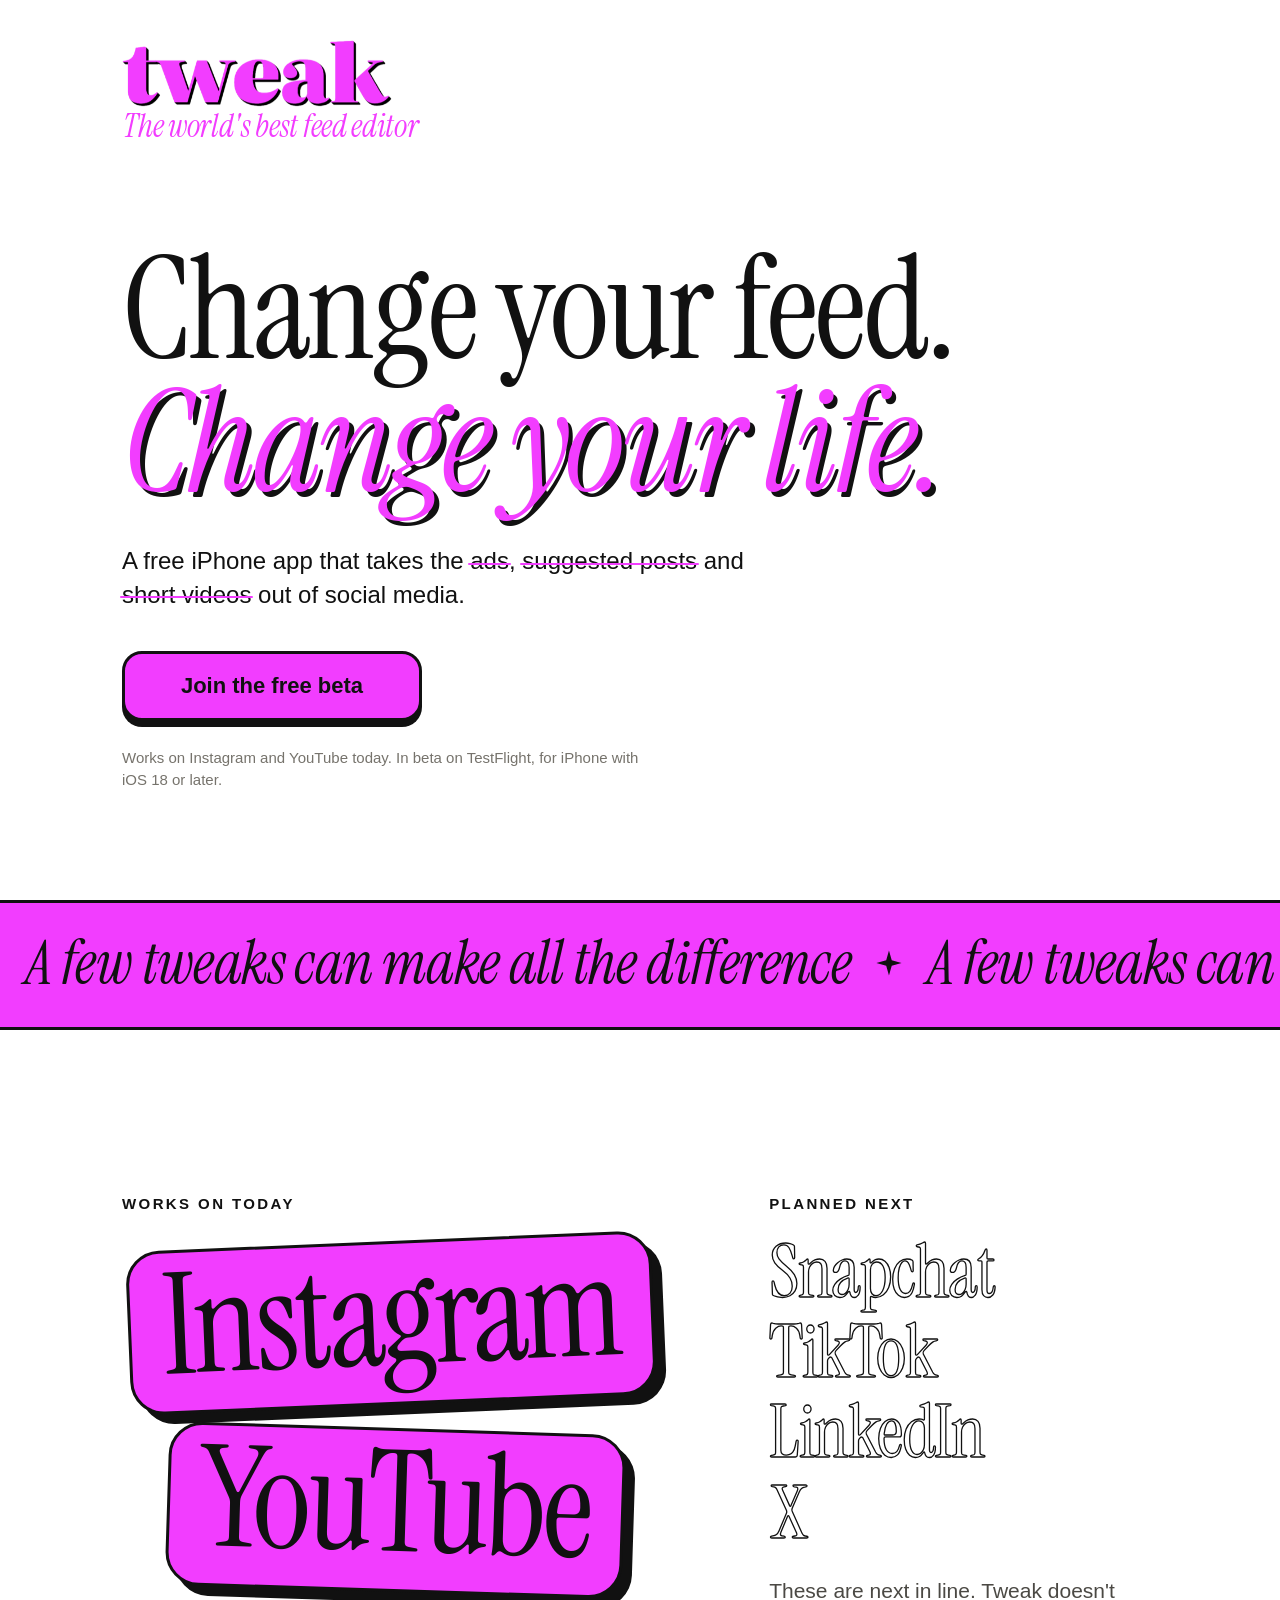
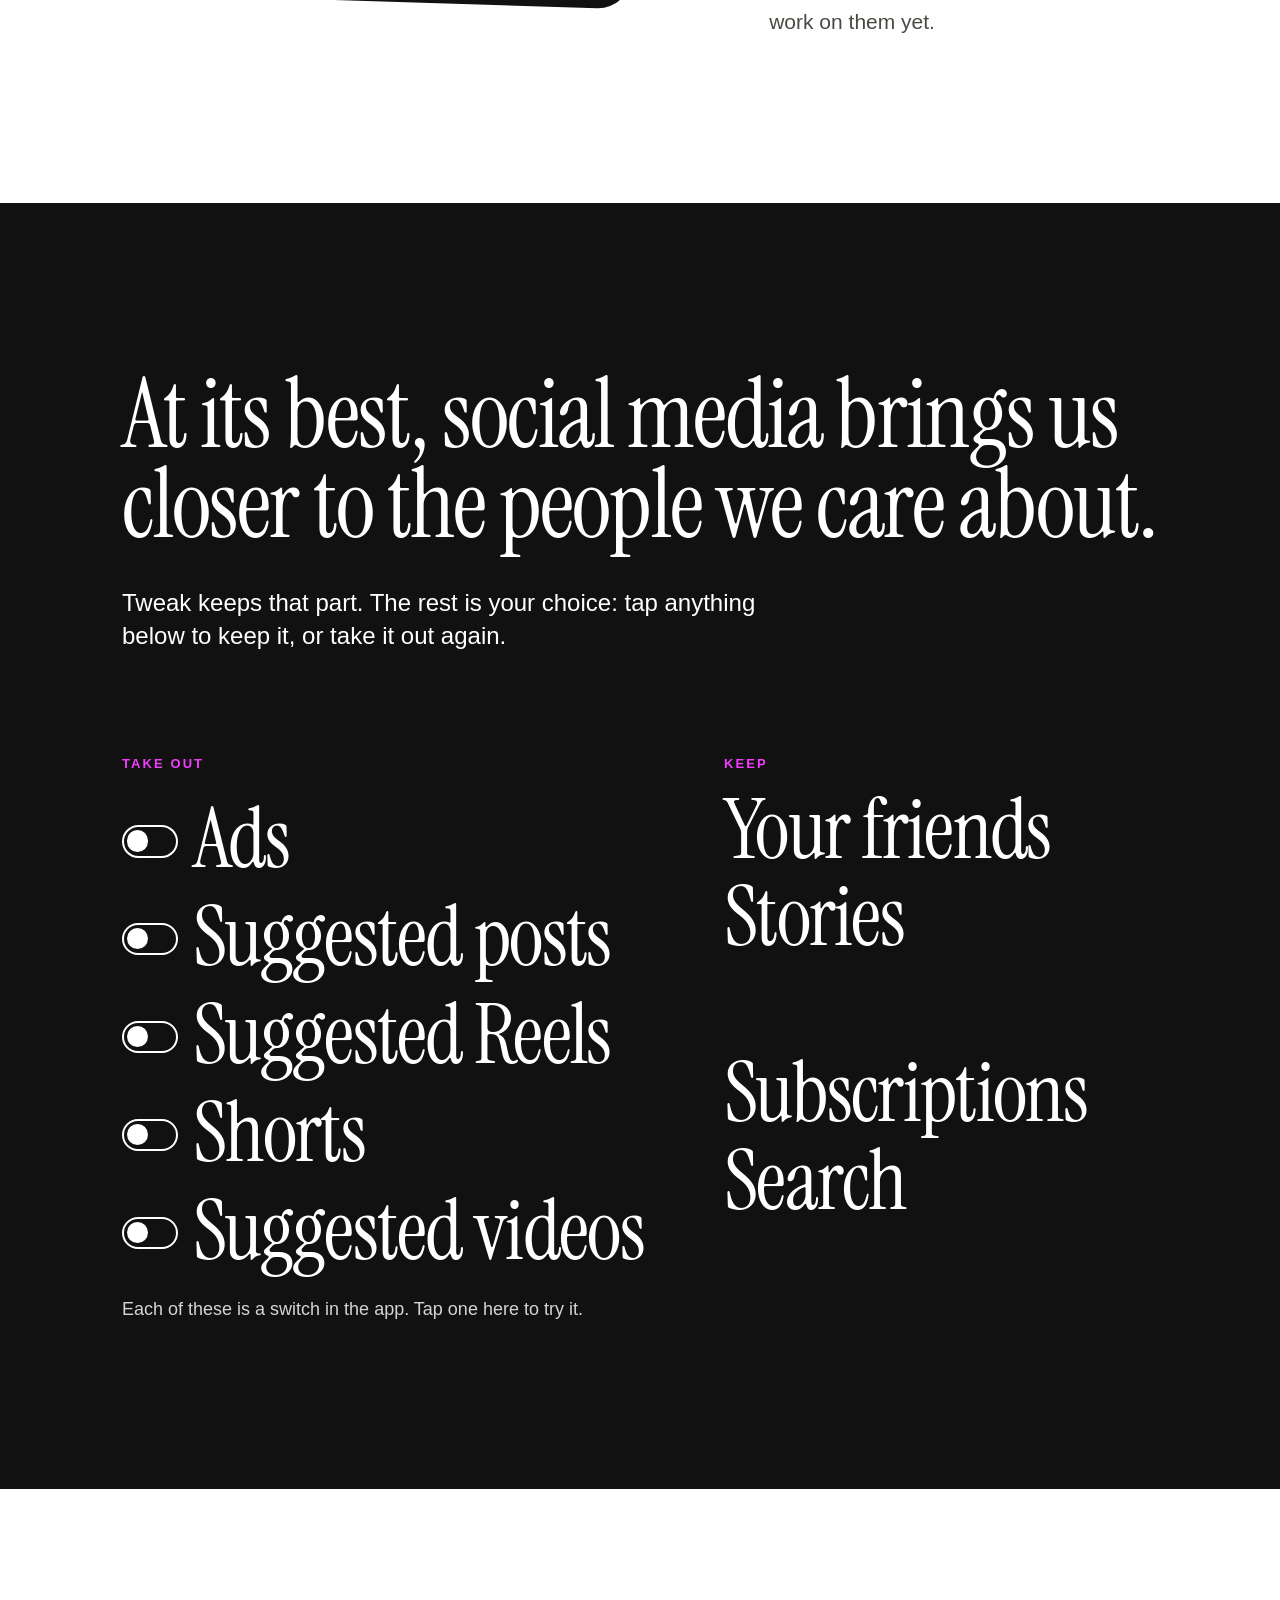
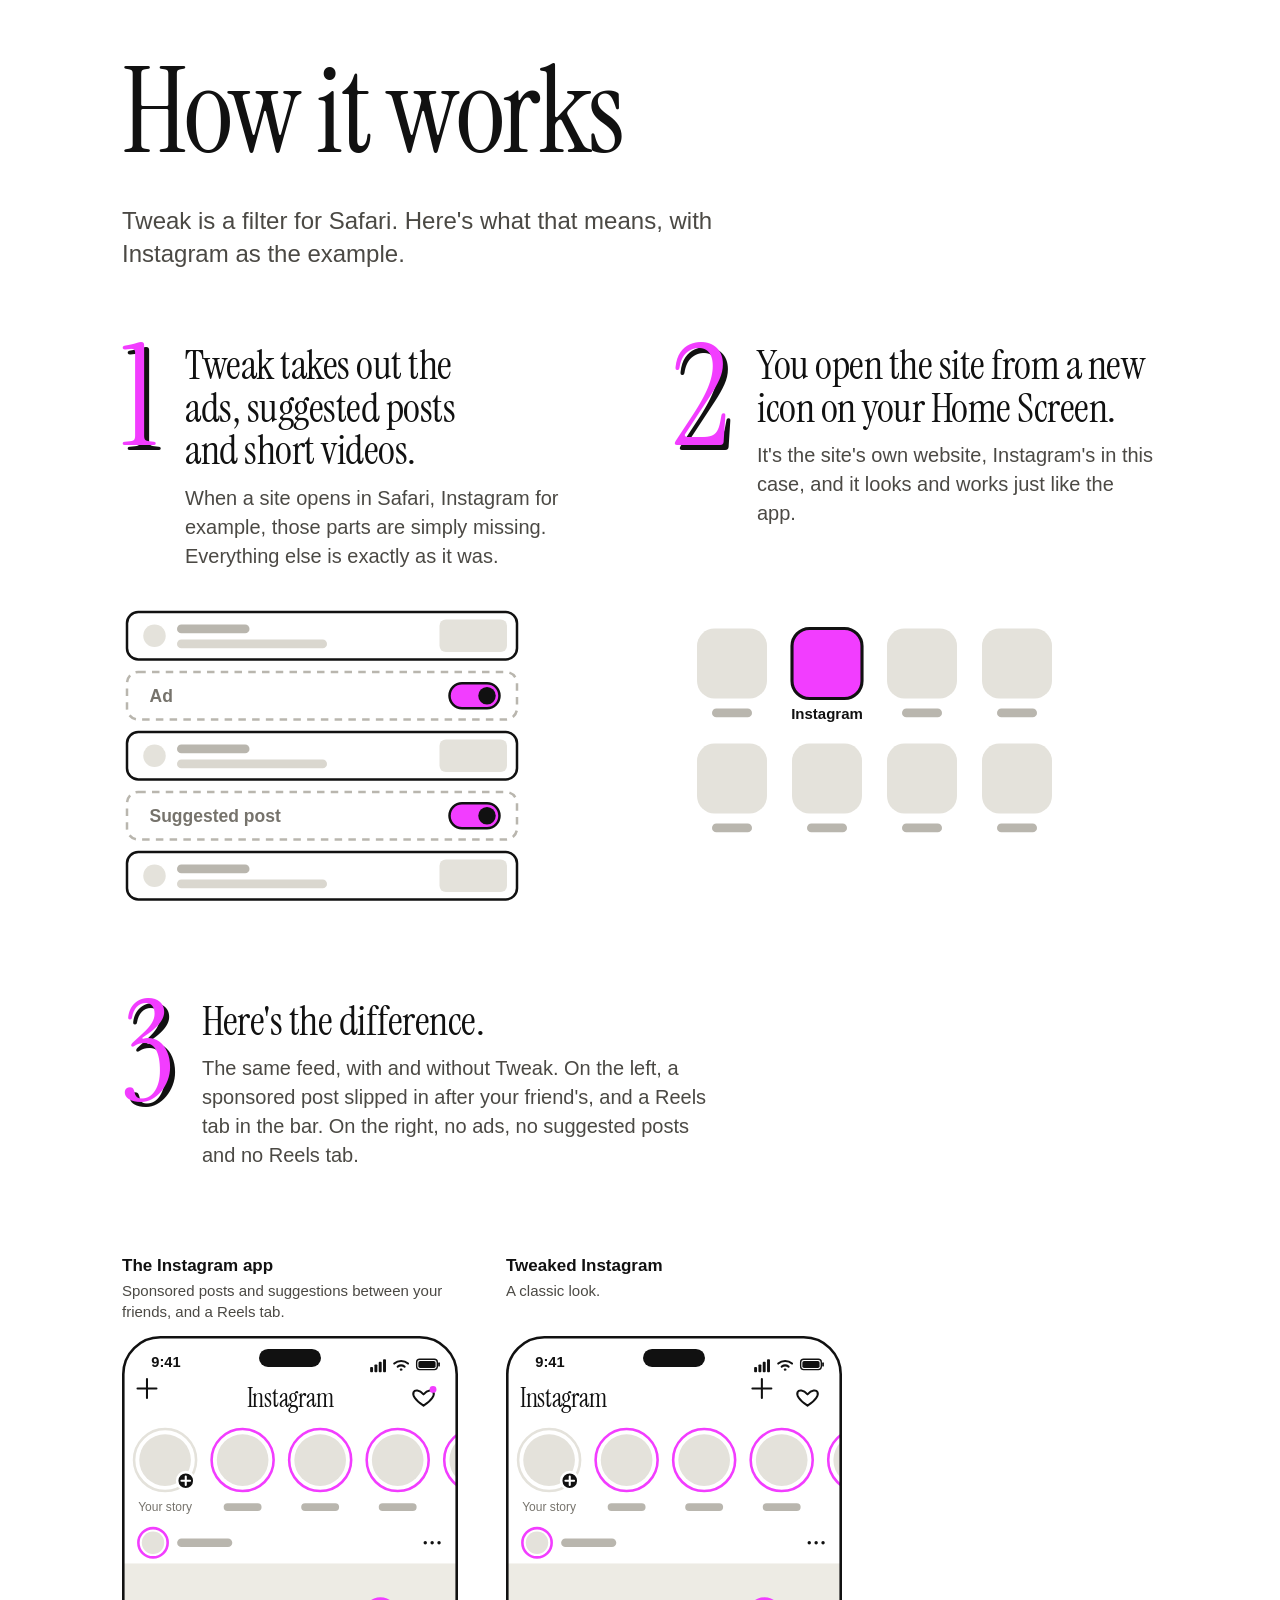
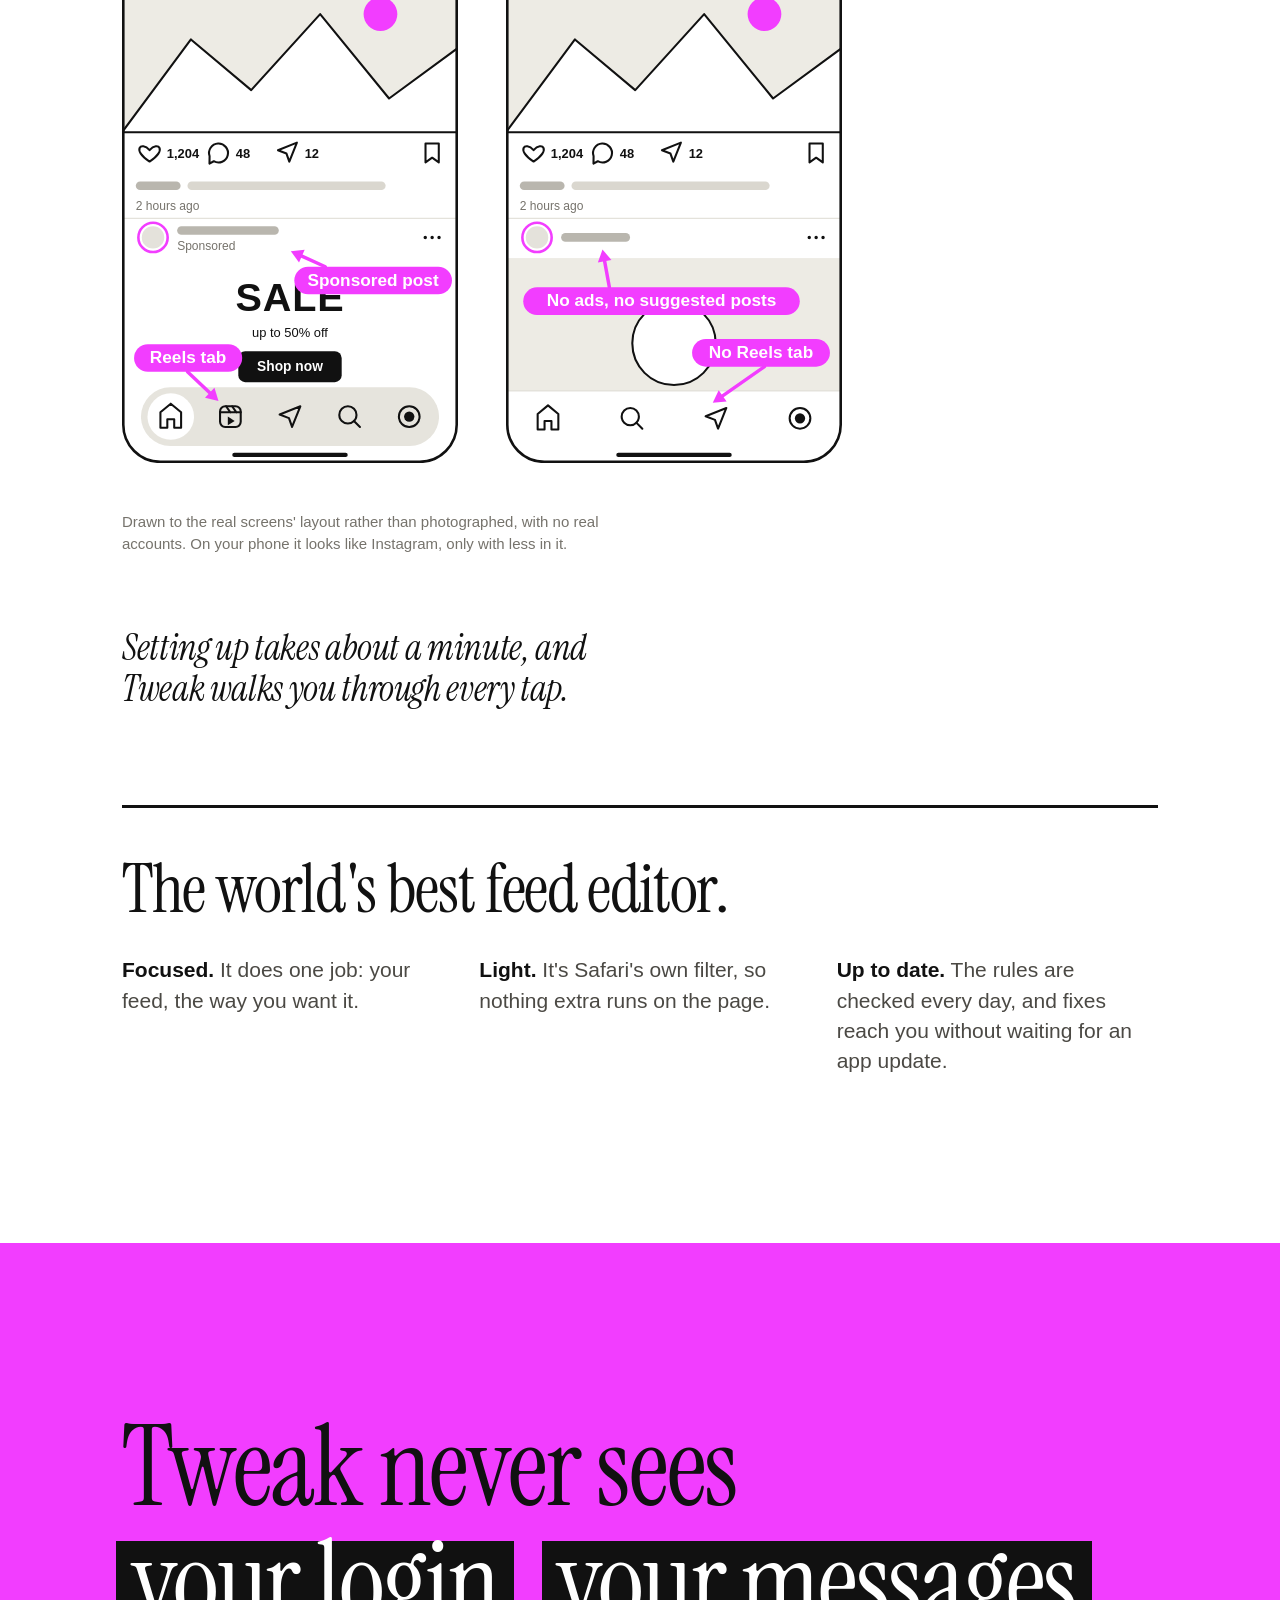
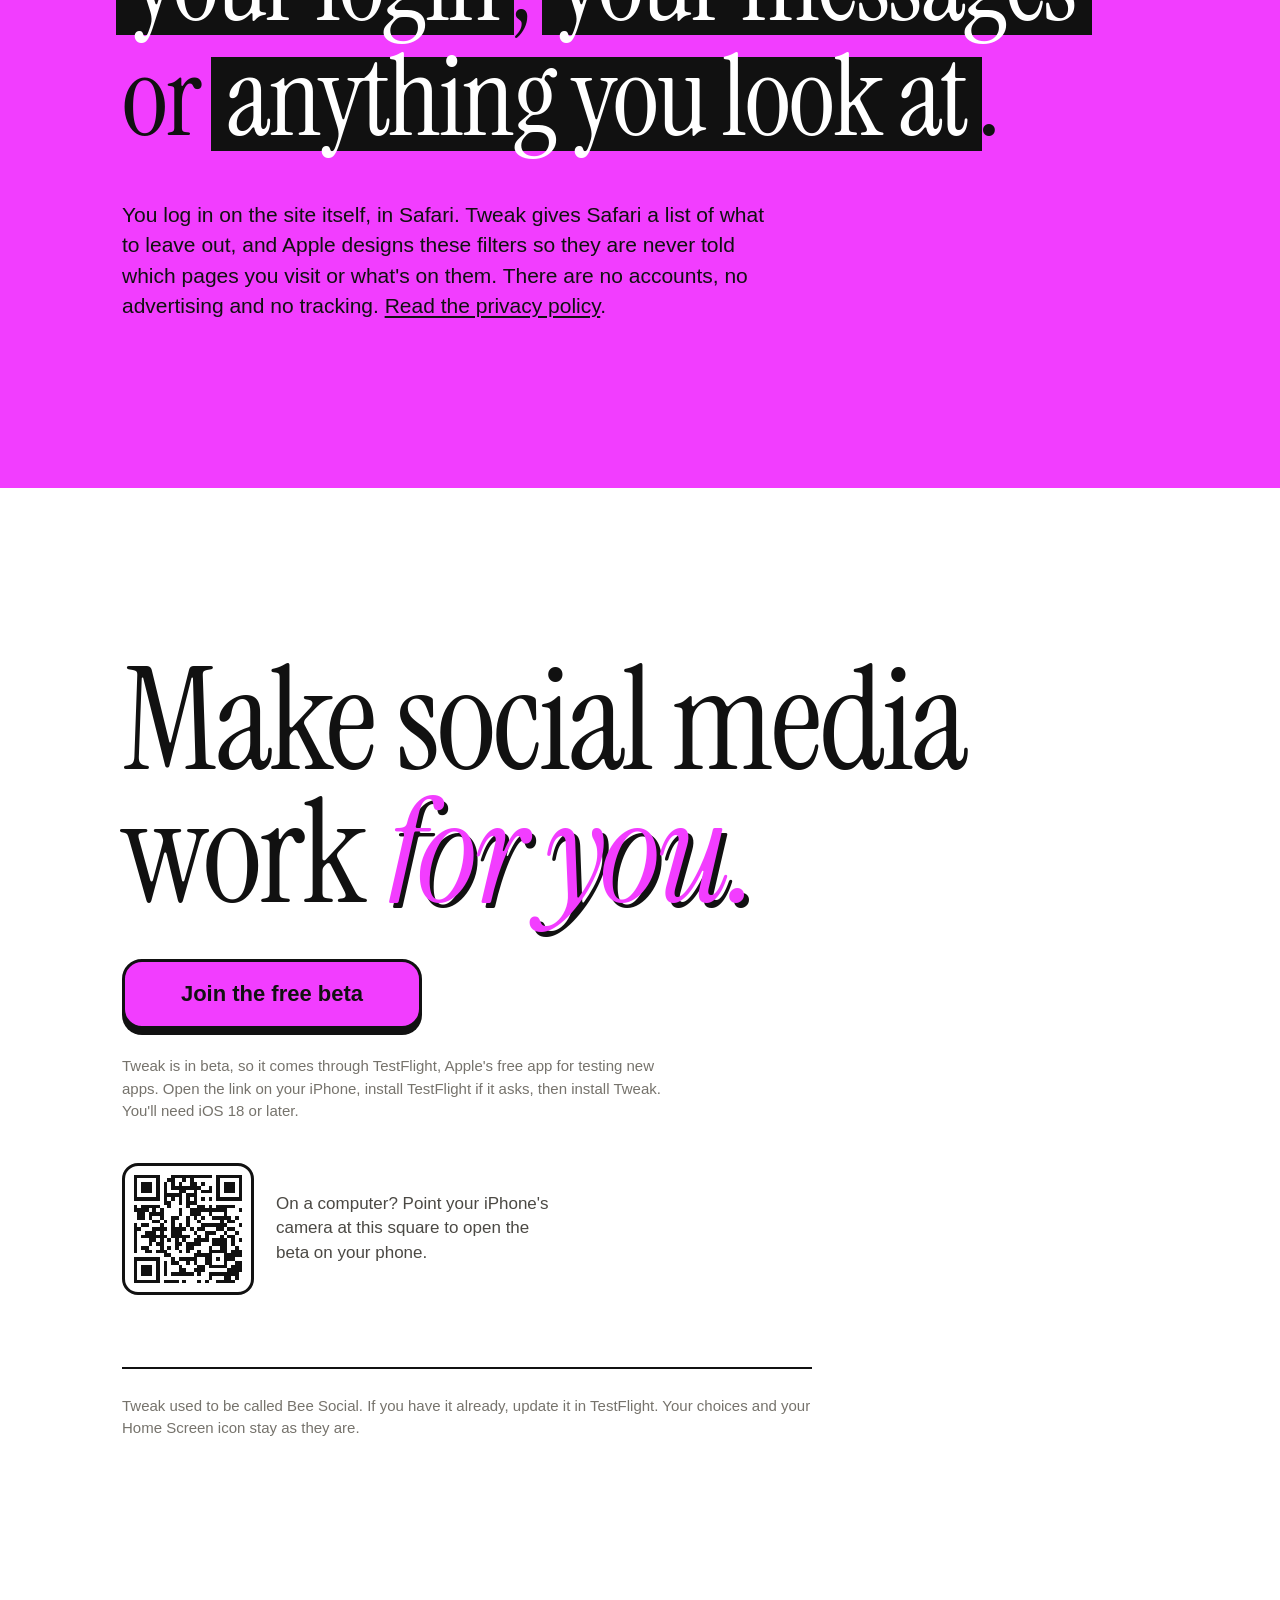
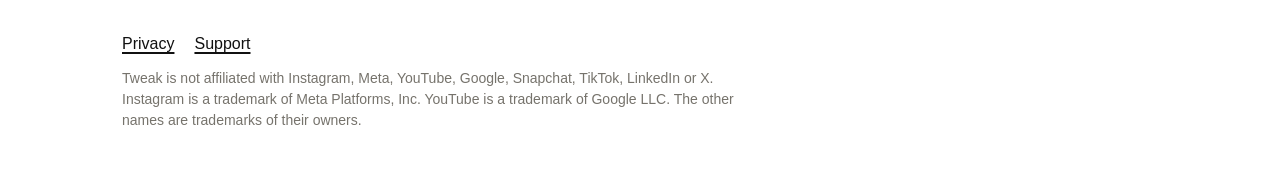
==== index.html @ e052b72c "New Tweak website Co-Authored-By: Claude Opus 5.5 <noreply@anthropic.com>" ====
<!doctype html>
<html lang="en-GB">
<head>
  <meta charset="utf-8">
  <meta name="viewport" content="width=device-width, initial-scale=1, viewport-fit=cover">
  <title>Tweak: change your feed, change your life</title>
  <meta name="description" content="A free iPhone app that takes the ads, suggested posts and short videos out of social media. Works on Instagram and YouTube today. It never sees your login or anything you look at.">
  <meta name="theme-color" content="#ffffff">
  <meta property="og:type" content="website">
  <meta property="og:title" content="Change your feed. Change your life.">
  <meta property="og:description" content="Tweak is a free iPhone app that takes the ads, suggested posts and short videos out of social media.">
  <meta property="og:image" content="https://beesocial-app.github.io/img/share.png">
  <meta name="twitter:card" content="summary_large_image">
  <link rel="preload" href="fonts/InstrumentSerif-Regular.ttf" as="font" type="font/ttf" crossorigin>
  <link rel="preload" href="fonts/InstrumentSerif-Italic.ttf" as="font" type="font/ttf" crossorigin>
  <link rel="icon" href="icon.png">
  <link rel="apple-touch-icon" href="apple-touch-icon.png">
  <link rel="stylesheet" href="style.css?v=23">
  <script>
    // The headline waits for its typeface, then rises into place. If anything
    // goes wrong it shows anyway after a moment, and without scripts it never hides.
    (function (root) {
      root.className = "js";
      function go() { root.classList.add("go"); }
      if (document.fonts && document.fonts.ready) document.fonts.ready.then(go);
      setTimeout(go, 1200);
    })(document.documentElement);
  </script>
  <script defer src="script.js?v=23"></script>
</head>
<body>

<header class="hero">
  <div class="wrap">
    <a class="logo" href="./"><img src="img/logo.png" alt="tweak" width="480" height="120"></a>
    <p class="kicker late" style="--d:0.1s">The world's best feed editor</p>
    <div class="hero-body">
      <h1 aria-label="Change your feed. Change your life."><span aria-hidden="true"><span class="line"><span class="w" style="--i:0"><span>Change</span></span> <span class="w" style="--i:1"><span>your</span></span> <span class="w" style="--i:2"><span>feed.</span></span></span> <em class="line"><span class="w" style="--i:4"><span>Change</span></span> <span class="w" style="--i:5"><span>your</span></span> <span class="w" style="--i:6"><span>life.</span></span></em></span></h1>
      <p class="lead late" style="--d:0.8s">A free iPhone app that takes the <s class="x" style="--d:1.6s">ads</s>, <s class="x" style="--d:1.8s">suggested posts</s> and <s class="x" style="--d:2s">short videos</s> out of social media.</p>
      <p class="cta late" style="--d:0.95s"><a class="button" href="https://testflight.apple.com/join/MtZmARmG"><span>Join the free beta</span></a></p>
      <p class="fine late" style="--d:1.05s">Works on Instagram and YouTube today. In beta on TestFlight, for iPhone with iOS 18 or later.</p>
    </div>
  </div>
</header>

<!-- The one idea again, running across the page. It says nothing new, so screen readers skip it. -->
<div class="ticker" aria-hidden="true">
  <div class="track">
    <span>A few tweaks can make all the difference</span><i></i>
    <span>A few tweaks can make all the difference</span><i></i>
    <span>A few tweaks can make all the difference</span><i></i>
    <span>A few tweaks can make all the difference</span><i></i>
  </div>
</div>

<main>
  <section class="where" id="where">
    <div class="wrap">
      <div class="today">
        <h2 class="label">Works on today</h2>
        <!-- The names are Tweak's own type, not the sites' logos, which can't be used without their permission. -->
        <ul class="now" data-in>
          <li style="--i:0"><span class="tag">Instagram</span></li>
          <li style="--i:1"><span class="tag">YouTube</span></li>
        </ul>
      </div>
      <div class="later">
        <h2 class="label">Planned next</h2>
        <ul class="soon">
          <li data-in style="--i:0">Snapchat</li>
          <li data-in style="--i:1">TikTok</li>
          <li data-in style="--i:2">LinkedIn</li>
          <li data-in style="--i:3">X</li>
        </ul>
        <p class="note" data-in style="--i:4">These are next in line. Tweak doesn't work on them yet.</p>
      </div>
    </div>
  </section>

  <section class="choose" id="keep">
    <div class="wrap">
      <h2 data-reveal>At its best, social media brings us closer to the people we care about.</h2>
      <p class="lead" data-in>Tweak keeps that part. The rest is your choice: tap anything below to keep it, or take it out again.</p>

      <div class="lists">
        <div class="out">
          <h3 class="label">Take out</h3>
          <ul class="words">
            <li><button class="cut" type="button" aria-pressed="true"><span class="sw" aria-hidden="true"></span><span class="t">Ads</span></button></li>
            <li><button class="cut" type="button" aria-pressed="true"><span class="sw" aria-hidden="true"></span><span class="t">Suggested posts</span></button></li>
            <li><button class="cut" type="button" aria-pressed="true"><span class="sw" aria-hidden="true"></span><span class="t">Suggested Reels</span></button></li>
            <li><button class="cut" type="button" aria-pressed="true"><span class="sw" aria-hidden="true"></span><span class="t">Shorts</span></button></li>
            <li><button class="cut" type="button" aria-pressed="true"><span class="sw" aria-hidden="true"></span><span class="t">Suggested videos</span></button></li>
          </ul>
          <p class="hint">Each of these is a switch in the app. Tap one here to try it.</p>
        </div>
        <div class="keep">
          <h3 class="label">Keep</h3>
          <ul class="words">
            <li data-in style="--i:0">Your friends</li>
            <li data-in style="--i:1">Stories</li>
            <li data-in style="--i:2">Messages</li>
            <li data-in style="--i:3">Subscriptions</li>
            <li data-in style="--i:4">Search</li>
          </ul>
        </div>
      </div>
    </div>
  </section>

  <section class="how" id="how">
    <div class="wrap">
      <h2 data-rise>How it works</h2>
      <p class="lead" data-in>Tweak is a filter for Safari. Here's what that means, with Instagram as the example.</p>
      <ol class="flow">
        <li class="panel" data-in style="--i:0">
          <span class="n" aria-hidden="true">1</span>
          <div class="panel-text">
            <h3>Tweak takes out the ads, suggested posts and short videos.</h3>
            <p>When a site opens in Safari, Instagram for example, those parts are simply missing. Everything else is exactly as it was.</p>
          </div>
          <svg class="pic" viewBox="0 0 320 236" aria-hidden="true">
          <rect class="card" x="4" y="4" width="312" height="38" rx="9"/>
          <circle class="dot" cx="26" cy="23" r="9"/>
          <rect class="namebar" x="44" y="14" width="58" height="7" rx="3.5"/>
          <rect class="capbar" x="44" y="26" width="120" height="7" rx="3.5"/>
          <rect class="thumb" x="254" y="10" width="54" height="26" rx="5"/>
          <rect class="ghost" x="4" y="52" width="312" height="38" rx="9"/>
          <text x="22" y="76" class="ghost-label">Ad</text>
          <rect class="sw-on" x="262" y="61" width="40" height="20" rx="10"/>
          <circle class="sw-knob" cx="292" cy="71" r="7"/>
          <rect class="card" x="4" y="100" width="312" height="38" rx="9"/>
          <circle class="dot" cx="26" cy="119" r="9"/>
          <rect class="namebar" x="44" y="110" width="58" height="7" rx="3.5"/>
          <rect class="capbar" x="44" y="122" width="120" height="7" rx="3.5"/>
          <rect class="thumb" x="254" y="106" width="54" height="26" rx="5"/>
          <rect class="ghost" x="4" y="148" width="312" height="38" rx="9"/>
          <text x="22" y="172" class="ghost-label">Suggested post</text>
          <rect class="sw-on" x="262" y="157" width="40" height="20" rx="10"/>
          <circle class="sw-knob" cx="292" cy="167" r="7"/>
          <rect class="card" x="4" y="196" width="312" height="38" rx="9"/>
          <circle class="dot" cx="26" cy="215" r="9"/>
          <rect class="namebar" x="44" y="206" width="58" height="7" rx="3.5"/>
          <rect class="capbar" x="44" y="218" width="120" height="7" rx="3.5"/>
          <rect class="thumb" x="254" y="202" width="54" height="26" rx="5"/>
          </svg>
        </li>
        <li class="panel" data-in style="--i:1">
          <span class="n" aria-hidden="true">2</span>
          <div class="panel-text">
            <h3>You open the site from a new icon on your Home Screen.</h3>
            <p>It's the site's own website, Instagram's in this case, and it looks and works just like the app.</p>
          </div>
          <svg class="pic" viewBox="0 0 320 196" aria-hidden="true">
          <rect class="icon" x="20" y="14" width="56" height="56" rx="14"/>
          <rect class="namebar" x="32" y="78" width="32" height="7" rx="3.5"/>
          <rect class="icon-new" x="96" y="14" width="56" height="56" rx="14"/>
          <text x="124" y="86" class="icon-label" text-anchor="middle">Instagram</text>
          <rect class="icon" x="172" y="14" width="56" height="56" rx="14"/>
          <rect class="namebar" x="184" y="78" width="32" height="7" rx="3.5"/>
          <rect class="icon" x="248" y="14" width="56" height="56" rx="14"/>
          <rect class="namebar" x="260" y="78" width="32" height="7" rx="3.5"/>
          <rect class="icon" x="20" y="106" width="56" height="56" rx="14"/>
          <rect class="namebar" x="32" y="170" width="32" height="7" rx="3.5"/>
          <rect class="icon" x="96" y="106" width="56" height="56" rx="14"/>
          <rect class="namebar" x="108" y="170" width="32" height="7" rx="3.5"/>
          <rect class="icon" x="172" y="106" width="56" height="56" rx="14"/>
          <rect class="namebar" x="184" y="170" width="32" height="7" rx="3.5"/>
          <rect class="icon" x="248" y="106" width="56" height="56" rx="14"/>
          <rect class="namebar" x="260" y="170" width="32" height="7" rx="3.5"/>
          </svg>
        </li>
        <li class="panel wide" data-in style="--i:2">
          <span class="n" aria-hidden="true">3</span>
          <div class="panel-text">
            <h3>Here's the difference.</h3>
            <p>The same feed, with and without Tweak. On the left, a sponsored post slipped in after your friend's, and a Reels tab in the bar. On the right, no ads, no suggested posts and no Reels tab.</p>
          </div>
        <div class="shots">
          <figure class="shot" data-in style="--i:0">
            <figcaption><b>The Instagram app</b>Sponsored posts and suggestions between your friends, and a Reels tab.</figcaption>
            <svg class="phone" viewBox="0 0 390 844" aria-hidden="true">
<defs><clipPath id="clip-app"><rect x="0" y="0" width="390" height="844" rx="44"/></clipPath></defs>
<g clip-path="url(#clip-app)">
<rect class="white" x="0" y="0" width="390" height="844"/>
<rect class="ink" x="159.0" y="15" width="72" height="21" rx="10.5"/>
<text x="34" y="36" class="time">9:41</text>
<rect class="ink" x="288" y="36" width="3.4" height="6" rx="1"/>
<rect class="ink" x="293" y="33" width="3.4" height="9" rx="1"/>
<rect class="ink" x="298" y="30" width="3.4" height="12" rx="1"/>
<rect class="ink" x="303" y="27" width="3.4" height="15" rx="1"/>
<path class="line2" d="M316 32 a12 12 0 0 1 16 0 M320 35.5 a7 7 0 0 1 8 0 M323.6 39 a2 2 0 0 1 .8 0"/>
<rect class="tab" x="342" y="27" width="24" height="12" rx="3.5"/><rect class="ink" x="344" y="29" width="20" height="8" rx="2"/><rect class="ink" x="367" y="30.5" width="2" height="5" rx="1"/>
<path class="line2" d="M18 61 h22 M29 50 v22"/>
<text x="195" y="82" class="name" text-anchor="middle">Instagram</text>
<path class="line2" d="M350 80.9 C329.1 67.7 340.1 56.7 350 67.7 C359.9 56.7 370.9 67.7 350 80.9 Z"/>
<circle class="sunp" cx="361" cy="62" r="4"/>
<circle class="ringme" cx="50" cy="144" r="36"/>
<circle class="face" cx="50" cy="144" r="30"/>
<text x="50" y="203" class="small" text-anchor="middle">Your story</text>
<circle class="plus" cx="74" cy="168" r="10"/>
<path class="line2w" d="M69 168 h10 M74 163 v10"/>
<circle class="ring" cx="140" cy="144" r="36"/>
<circle class="face" cx="140" cy="144" r="30"/>
<rect class="namebar" x="118" y="194" width="44" height="9" rx="4.5"/>
<circle class="ring" cx="230" cy="144" r="36"/>
<circle class="face" cx="230" cy="144" r="30"/>
<rect class="namebar" x="208" y="194" width="44" height="9" rx="4.5"/>
<circle class="ring" cx="320" cy="144" r="36"/>
<circle class="face" cx="320" cy="144" r="30"/>
<rect class="namebar" x="298" y="194" width="44" height="9" rx="4.5"/>
<circle class="ring" cx="410" cy="144" r="36"/>
<circle class="face" cx="410" cy="144" r="30"/>
<rect class="namebar" x="388" y="194" width="44" height="9" rx="4.5"/>
<g class="feed">
<circle class="ring" cx="36" cy="240" r="17"/>
<circle class="face" cx="36" cy="240" r="13"/>
<rect class="namebar" x="64" y="235" width="64" height="10" rx="5"/>
<path class="dots" d="M352 240 h0 M360 240 h0 M368 240 h0"/>
<rect class="photo" x="0" y="264" width="390" height="196"/>
<circle class="sunp" cx="300" cy="322.8" r="19.6"/>
<path class="hillp" d="M0 460 L80 352.2 L150 411.0 L230 322.8 L310 420.8 L390 362.0 V460 Z"/>
<path class="line2" d="M32 493.9 C11.100000000000001 480.7 22.1 469.7 32 480.7 C41.9 469.7 52.9 480.7 32 493.9 Z"/>
<text x="52" y="490" class="count">1,204</text>
<path class="line2" d="M101.66 487.74 A11 11 0 1 1 106.5 493.57 L101.55 496.32 Z"/>
<text x="132" y="490" class="count">48</text>
<path class="line2" d="M181 480.8 L203 472 L194.2 494 L190.9 484.65 Z M181 480.8 L190.9 484.65"/>
<text x="212" y="490" class="count">12</text>
<path class="line2" d="M352.3 473 h15.399999999999999 v22 l-7.699999999999999 -5.5 l-7.699999999999999 5.5 Z"/>
<rect class="namebar" x="16" y="517" width="52" height="10" rx="5"/>
<rect class="capbar" x="76" y="517" width="230" height="10" rx="5"/>
<text x="16" y="550" class="small">2 hours ago</text>
<line class="hair" x1="0" y1="560" x2="390" y2="560"/>
<circle class="ring" cx="36" cy="582" r="17"/>
<circle class="face" cx="36" cy="582" r="13"/>
<rect class="namebar" x="64" y="569" width="118" height="10" rx="5"/>
<text x="64" y="597" class="small">Sponsored</text>
<path class="dots" d="M352 582 h0 M360 582 h0 M368 582 h0"/>
<rect class="white" x="0" y="606" width="390" height="220"/>
<text x="195" y="668" class="huge" text-anchor="middle">SALE</text>
<text x="195" y="698" class="cap" text-anchor="middle">up to 50% off</text>
<rect class="inkfill" x="135" y="714" width="120" height="36" rx="8"/>
<text x="195" y="737" class="btnw" text-anchor="middle">Shop now</text>
</g>
<rect class="pill" x="22" y="756" width="346" height="68" rx="34"/>
<circle class="disc" cx="56.6" cy="790" r="27"/>
<path class="line2" d="M44.6 793 V785 L56.6 775 L68.6 785 V793 V803 H60.6 V793 H52.6 V803 H44.6 Z"/>
<rect class="line2" x="113.8" y="778" width="24" height="24" rx="6"/><path class="line2" d="M113.8 785 h24 M120.8 778 l5 7 M127.8 778 l5 7"/><path class="inkfill" d="M122.8 790 l8 5 l-8 5 Z"/>
<path class="line2" d="M183.0 787.6 L207.0 778 L197.4 802 L193.8 791.8 Z M183.0 787.6 L193.8 791.8"/>
<circle class="line2" cx="262.2" cy="788" r="10"/><path class="line2" d="M269.2 795 L276.2 802"/>
<circle class="line2" cx="333.4" cy="790" r="12"/><circle class="inkfill" cx="333.4" cy="790" r="6"/>
<rect class="ink" x="128.0" y="832" width="134" height="5" rx="2.5"/>
</g>
<rect class="frame" x="1.5" y="1.5" width="387" height="841" rx="43"/>
<g class="callout" style="--k:0"><path class="arrow" d="M236 616 L208.7669010724515 603.7451054826032"/><polygon class="ahead" points="196,598 212.04981849108188,596.4497334412024 205.48398365382113,611.040477524004"/><rect class="tag-bg" x="200" y="616" width="183.0" height="32" rx="16"/><text class="tag" x="291.5" y="638" text-anchor="middle">Sponsored post</text></g>
<g class="callout" style="--k:1"><path class="arrow" d="M76 738 L101.82181586430255 762.387270538508"/><polygon class="ahead" points="112,772 96.32882760059282,768.2033757589065 107.31480412801228,756.5711653181095"/><rect class="tag-bg" x="14" y="706" width="125.5" height="32" rx="16"/><text class="tag" x="76.75" y="728" text-anchor="middle">Reels tab</text></g>
</svg>
          </figure>
          <figure class="shot" data-in style="--i:1">
            <figcaption><b>Tweaked Instagram</b>A classic look.</figcaption>
            <svg class="phone" viewBox="0 0 390 844" aria-hidden="true">
<defs><clipPath id="clip-tweak"><rect x="0" y="0" width="390" height="844" rx="44"/></clipPath></defs>
<g clip-path="url(#clip-tweak)">
<rect class="white" x="0" y="0" width="390" height="844"/>
<rect class="ink" x="159.0" y="15" width="72" height="21" rx="10.5"/>
<text x="34" y="36" class="time">9:41</text>
<rect class="ink" x="288" y="36" width="3.4" height="6" rx="1"/>
<rect class="ink" x="293" y="33" width="3.4" height="9" rx="1"/>
<rect class="ink" x="298" y="30" width="3.4" height="12" rx="1"/>
<rect class="ink" x="303" y="27" width="3.4" height="15" rx="1"/>
<path class="line2" d="M316 32 a12 12 0 0 1 16 0 M320 35.5 a7 7 0 0 1 8 0 M323.6 39 a2 2 0 0 1 .8 0"/>
<rect class="tab" x="342" y="27" width="24" height="12" rx="3.5"/><rect class="ink" x="344" y="29" width="20" height="8" rx="2"/><rect class="ink" x="367" y="30.5" width="2" height="5" rx="1"/>
<text x="16" y="82" class="name">Instagram</text>
<path class="line2" d="M286 61 h22 M297 50 v22"/>
<path class="line2" d="M350 80.9 C329.1 67.7 340.1 56.7 350 67.7 C359.9 56.7 370.9 67.7 350 80.9 Z"/>
<circle class="ringme" cx="50" cy="144" r="36"/>
<circle class="face" cx="50" cy="144" r="30"/>
<text x="50" y="203" class="small" text-anchor="middle">Your story</text>
<circle class="plus" cx="74" cy="168" r="10"/>
<path class="line2w" d="M69 168 h10 M74 163 v10"/>
<circle class="ring" cx="140" cy="144" r="36"/>
<circle class="face" cx="140" cy="144" r="30"/>
<rect class="namebar" x="118" y="194" width="44" height="9" rx="4.5"/>
<circle class="ring" cx="230" cy="144" r="36"/>
<circle class="face" cx="230" cy="144" r="30"/>
<rect class="namebar" x="208" y="194" width="44" height="9" rx="4.5"/>
<circle class="ring" cx="320" cy="144" r="36"/>
<circle class="face" cx="320" cy="144" r="30"/>
<rect class="namebar" x="298" y="194" width="44" height="9" rx="4.5"/>
<circle class="ring" cx="410" cy="144" r="36"/>
<circle class="face" cx="410" cy="144" r="30"/>
<rect class="namebar" x="388" y="194" width="44" height="9" rx="4.5"/>
<g class="feed">
<circle class="ring" cx="36" cy="240" r="17"/>
<circle class="face" cx="36" cy="240" r="13"/>
<rect class="namebar" x="64" y="235" width="64" height="10" rx="5"/>
<path class="dots" d="M352 240 h0 M360 240 h0 M368 240 h0"/>
<rect class="photo" x="0" y="264" width="390" height="196"/>
<circle class="sunp" cx="300" cy="322.8" r="19.6"/>
<path class="hillp" d="M0 460 L80 352.2 L150 411.0 L230 322.8 L310 420.8 L390 362.0 V460 Z"/>
<path class="line2" d="M32 493.9 C11.100000000000001 480.7 22.1 469.7 32 480.7 C41.9 469.7 52.9 480.7 32 493.9 Z"/>
<text x="52" y="490" class="count">1,204</text>
<path class="line2" d="M101.66 487.74 A11 11 0 1 1 106.5 493.57 L101.55 496.32 Z"/>
<text x="132" y="490" class="count">48</text>
<path class="line2" d="M181 480.8 L203 472 L194.2 494 L190.9 484.65 Z M181 480.8 L190.9 484.65"/>
<text x="212" y="490" class="count">12</text>
<path class="line2" d="M352.3 473 h15.399999999999999 v22 l-7.699999999999999 -5.5 l-7.699999999999999 5.5 Z"/>
<rect class="namebar" x="16" y="517" width="52" height="10" rx="5"/>
<rect class="capbar" x="76" y="517" width="230" height="10" rx="5"/>
<text x="16" y="550" class="small">2 hours ago</text>
<line class="hair" x1="0" y1="560" x2="390" y2="560"/>
<circle class="ring" cx="36" cy="582" r="17"/>
<circle class="face" cx="36" cy="582" r="13"/>
<rect class="namebar" x="64" y="577" width="80" height="10" rx="5"/>
<path class="dots" d="M352 582 h0 M360 582 h0 M368 582 h0"/>
<rect class="photo" x="0" y="606" width="390" height="220"/>
<circle class="facep" cx="195" cy="705.0" r="48.4"/>
<path class="hillp" d="M100 826 C120 760.0 270 760.0 290 826 Z"/>
</g>
<rect class="white" x="0" y="760" width="390" height="84"/>
<line class="hair" x1="0" y1="760" x2="390" y2="760"/>
<path class="line2" d="M36.75 795 V787 L48.75 777 L60.75 787 V795 V805 H52.75 V795 H44.75 V805 H36.75 Z"/>
<circle class="line2" cx="144.25" cy="790" r="10"/><path class="line2" d="M151.25 797 L158.25 804"/>
<path class="line2" d="M231.75 789.6 L255.75 780 L246.15 804 L242.55 793.8 Z M231.75 789.6 L242.55 793.8"/>
<circle class="line2" cx="341.25" cy="792" r="12"/><circle class="inkfill" cx="341.25" cy="792" r="6"/>
<rect class="ink" x="128.0" y="832" width="134" height="5" rx="2.5"/>
</g>
<rect class="frame" x="1.5" y="1.5" width="387" height="841" rx="43"/>
<g class="callout" style="--k:0"><path class="arrow" d="M120 640 L114.50439613479976 609.7741787413987"/><polygon class="ahead" points="112,596 122.37535541559902,608.3430952357988 106.63343685400051,611.2052622469986"/><rect class="tag-bg" x="20" y="640" width="321.0" height="32" rx="16"/><text class="tag" x="180.5" y="662" text-anchor="middle">No ads, no suggested posts</text></g>
<g class="callout" style="--k:1"><path class="arrow" d="M300 732 L251.46924688726656 765.9715271789134"/><polygon class="ahead" points="240,774 246.88154813235994,759.4176718147611 256.0569456421732,772.5253825430658"/><rect class="tag-bg" x="216" y="700" width="160.0" height="32" rx="16"/><text class="tag" x="296.0" y="722" text-anchor="middle">No Reels tab</text></g>
</svg>
          </figure>
        </div>
          <p class="fine">Drawn to the real screens' layout rather than photographed, with no real accounts. On your phone it looks like Instagram, only with less in it.</p>
        </li>
      </ol>
      <p class="quick" data-in>Setting up takes about a minute, and Tweak walks you through every tap.</p>

      <div class="best">
        <h3 data-rise>The world's best feed editor.</h3>
        <ul>
          <li data-in style="--i:0"><b>Focused.</b> It does one job: your feed, the way you want it.</li>
          <li data-in style="--i:1"><b>Light.</b> It's Safari's own filter, so nothing extra runs on the page.</li>
          <li data-in style="--i:2"><b>Up to date.</b> The rules are checked every day, and fixes reach you without waiting for an app update.</li>
        </ul>
      </div>
    </div>
  </section>

  <section class="private" id="private">
    <div class="wrap">
      <h2 class="promise" data-in>Tweak never sees <span class="bar short" style="--i:0">your login</span>, <span class="bar short" style="--i:1">your messages</span> or <span class="bar" style="--i:2">anything you look at</span>.</h2>
      <p data-in>You log in on the site itself, in Safari. Tweak gives Safari a list of what to leave out, and Apple designs these filters so they are never told which pages you visit or what's on them. There are no accounts, no advertising and no tracking. <a href="privacy.html">Read the privacy policy</a>.</p>
    </div>
  </section>

  <section class="get" id="get">
    <div class="wrap">
      <h2 data-rise aria-label="Make social media work for you."><span aria-hidden="true"><span class="w" style="--i:0"><span>Make</span></span> <span class="w" style="--i:1"><span>social</span></span> <span class="w" style="--i:2"><span>media</span></span> <span class="w" style="--i:3"><span>work</span></span> <em><span class="w" style="--i:5"><span>for</span></span> <span class="w" style="--i:6"><span>you.</span></span></em></span></h2>
      <p class="cta" data-in><a class="button" href="https://testflight.apple.com/join/MtZmARmG"><span>Join the free beta</span></a></p>
      <p class="fine" data-in>Tweak is in beta, so it comes through TestFlight, Apple's free app for testing new apps. Open the link on your iPhone, install TestFlight if it asks, then install Tweak. You'll need iOS 18 or later.</p>
      <div class="scan">
        <img src="img/qr.svg" alt="QR code that opens the Tweak beta on TestFlight" width="132" height="132" loading="lazy">
        <p>On a computer? Point your iPhone's camera at this square to open the beta on your phone.</p>
      </div>
      <div class="notes">
        <p>Tweak used to be called Bee Social. If you have it already, update it in TestFlight. Your choices and your Home Screen icon stay as they are.</p>
      </div>
    </div>
  </section>
</main>

<footer>
  <div class="wrap">
    <nav><a href="privacy.html">Privacy</a><a href="support.html">Support</a></nav>
    <p>Tweak is not affiliated with Instagram, Meta, YouTube, Google, Snapchat, TikTok, LinkedIn or X. Instagram is a trademark of Meta Platforms, Inc. YouTube is a trademark of Google LLC. The other names are trademarks of their owners.</p>
  </div>
</footer>

</body>
</html>
---- style.css ----
/* Tweak's website. Black ink on white with the logo's pink, and very large type.
   Written for a phone first; the wider layouts come after. Everything that moves
   is in the last part of this file, and none of it runs for anyone who has asked
   their device to reduce motion. */

@font-face { font-family: "Instrument Serif"; src: url("fonts/InstrumentSerif-Regular.ttf") format("truetype");
  font-style: normal; font-weight: 400; font-display: swap; }
@font-face { font-family: "Instrument Serif"; src: url("fonts/InstrumentSerif-Italic.ttf") format("truetype");
  font-style: italic; font-weight: 400; font-display: swap; }

:root {
  --ink: #111111; --pink: #F23DFF; --soft: #4B4944; --muted: #76736C; --line: #E4E2DB;
  --pad: clamp(22px, 6vw, 72px);
  --serif: "Instrument Serif", "Iowan Old Style", Georgia, "Times New Roman", serif;
  --sans: -apple-system, BlinkMacSystemFont, "Segoe UI", Helvetica, Arial, sans-serif;
  --out: cubic-bezier(0.16, 1, 0.3, 1);      /* quick start, long soft landing */
  --draw: cubic-bezier(0.65, 0, 0.35, 1);    /* a pen stroke */
}

* { box-sizing: border-box; }
html { -webkit-text-size-adjust: 100%; color-scheme: light; }
body { margin: 0; background: #fff; color: var(--ink); font: 400 18px/1.5 var(--sans);
  -webkit-font-smoothing: antialiased; overflow-x: clip; }
img { display: block; max-width: 100%; height: auto; }
a { color: inherit; text-decoration-thickness: 2px; text-underline-offset: 3px; }
h1, h2 { font-family: var(--serif); font-weight: 400; margin: 0; letter-spacing: -0.02em; line-height: 0.94;
  text-wrap: balance; }
p { margin: 0; }
.wrap { max-width: 1180px; margin: 0 auto; padding-inline: var(--pad); }
section { padding-block: clamp(76px, 13vw, 168px); }

/* The top of the page: the logo, the one idea, what Tweak is, and the button. */
.hero { min-height: 100vh; min-height: 100svh; display: flex;
  padding-block: clamp(20px, 3.4vw, 40px) clamp(44px, 8vw, 96px); }
.hero .wrap { width: 100%; display: flex; flex-direction: column; }
.logo { display: inline-block; align-self: flex-start; }
.logo img { width: clamp(160px, 44vw, 270px); }
.hero-body { margin-block: auto; padding-top: clamp(28px, 6vw, 56px); }
/* The line under the logo, in the headline's pink italic. */
.kicker { font: italic 400 clamp(22px, 6.2vw, 32px)/1.1 var(--serif); letter-spacing: -0.01em; color: var(--pink);
  margin: 2px 0 0 0.04em; }
h1 { font-size: clamp(54px, 17.2vw, 82px); }
/* The two sentences of the headline never share a line. */
h1 .line { display: block; text-wrap: balance; }
h1 em, .get h2 em { font-style: italic; color: var(--pink);
  text-shadow: var(--sx, 0.032em) var(--sy, 0.032em) 0 var(--ink); }
.lead { font-size: clamp(19px, 5vw, 24px); line-height: 1.38; max-width: 27em; margin-top: clamp(20px, 4vw, 36px); }
.cta { margin-top: clamp(26px, 5vw, 40px); }
.fine { font-size: 15px; line-height: 1.5; color: var(--muted); max-width: 36em; margin-top: 20px; }

/* Words in a headline each sit in a little window, so they can rise into it. The
   window is padded so the italic's tails and the pink words' ink edge are never cut. */
.w { display: inline-block; vertical-align: top; overflow: hidden;
  padding: 0.08em 0.16em 0.22em; margin: -0.08em -0.16em -0.22em; }
.w > span { display: inline-block; }

/* The things Tweak takes out, struck through in pink where they are named. */
.x { position: relative; display: inline-block; white-space: nowrap; text-decoration: none; }
.x::after { content: ""; position: absolute; left: -0.08em; right: -0.08em; top: 56%; height: max(2px, 0.1em);
  border-radius: 1em; background: var(--pink); transform-origin: left center; }

/* The button: the logo's pink with an ink edge, standing on an ink lip. Pressing
   it pushes the face down onto the lip. Only the face moves, so it stays smooth. */
.button { position: relative; display: block; padding: 0 0 6px; border: 0; background: none; text-decoration: none;
  font: inherit; color: var(--ink); border-radius: 20px; -webkit-tap-highlight-color: transparent; }
.button::before { content: ""; position: absolute; inset: 14px 0 0; background: var(--ink); border-radius: 20px; }
.button > span { position: relative; display: block; font: 700 clamp(19px, 5.2vw, 22px)/1 var(--sans);
  text-align: center; padding: 21px 34px; background: var(--pink); border: 3px solid var(--ink); border-radius: 20px;
  transition: transform 0.12s ease; }
.button:active > span { transform: translateY(5px); }
.button:focus-visible { outline: 3px solid var(--ink); outline-offset: 5px; }
button.button { width: 100%; cursor: pointer; }
@media (hover: hover) {
  .button:hover > span { transform: translateY(-2px); }
  .button:hover:active > span { transform: translateY(5px); }
}

/* The idea again, running across the page on the logo's pink. */
.ticker { background: var(--pink); border-block: 3px solid var(--ink); overflow: hidden; padding-block: 0.5em 0.56em;
  font: italic 400 clamp(30px, 8.6vw, 60px)/1 var(--serif); letter-spacing: -0.01em; white-space: nowrap; }
.track { display: flex; align-items: center; width: max-content; }
.track span { padding-inline: 0.42em; }
.track i { flex: none; width: 0.42em; height: 0.42em; background: var(--ink);
  clip-path: polygon(50% 0, 61% 39%, 100% 50%, 61% 61%, 50% 100%, 39% 61%, 0 50%, 39% 39%); }

/* Where it works. The two sites it works on today are set as large as the
   headline, each marked with a sweep of pink. The ones planned are only drawn in
   outline, because Tweak doesn't work on those yet. The names are in Tweak's own
   type: the sites' logos can't be used without their permission. */
.where .wrap { display: grid; gap: clamp(56px, 11vw, 96px); }
.where .label { font-size: 15px; color: var(--ink); margin-bottom: 22px; }
/* The two names are pink stickers in the button's style, each at a slight angle. */
.now { list-style: none; margin: 0; padding: 0.06em 0.12em 0.14em 0.04em; display: flex; flex-direction: column;
  align-items: flex-start; gap: 0.16em; font: 400 clamp(58px, 18.6vw, 150px)/1 var(--serif); letter-spacing: -0.025em; }
.now li:nth-child(2) { margin-left: 0.28em; }
.tag { display: inline-block; padding: 0.02em 0.22em 0.1em; color: var(--ink); background: var(--pink);
  border: max(3px, 0.028em) solid var(--ink); border-radius: 0.24em; box-shadow: 0.07em 0.07em 0 var(--ink);
  transform: rotate(var(--r)); }
.now li:nth-child(1) .tag { --r: -2.4deg; }
.now li:nth-child(2) .tag { --r: 1.8deg; }
/* The planned names are only drawn in outline, because Tweak doesn't work on those yet. */
.soon { list-style: none; margin: 0; padding: 0; display: flex; flex-wrap: wrap; gap: 0.04em 0.5em;
  font: 400 clamp(50px, 15vw, 104px)/1.06 var(--serif); letter-spacing: -0.02em;
  color: transparent; -webkit-text-stroke-width: max(1.3px, 0.016em); -webkit-text-stroke-color: var(--ink); }
.note { font-size: clamp(18px, 4.6vw, 21px); line-height: 1.45; color: var(--soft); max-width: 24em; margin-top: 24px; }
.label { font: 700 13px/1 var(--sans); letter-spacing: 0.16em; text-transform: uppercase; color: var(--pink); margin: 0 0 16px; }
@media (hover: hover) {
  /* On a computer, a planned name fills in with pink under the pointer, a taste of what's coming. */
  .soon li { transition: color 0.3s ease; }
  .soon li:hover { color: var(--pink); }
}

/* What goes and what stays, in white on ink. The things you can take out are
   struck through in pink; tapping one brings it back, as its switch does in the app. */
.choose { background: var(--ink); color: #fff; }
.choose h2 { font-size: clamp(40px, 11.4vw, 96px); max-width: 13em; }
.choose .lead { color: #fff; }
.lists { display: grid; gap: clamp(44px, 9vw, 80px); margin-top: clamp(56px, 10vw, 104px); }
.words { list-style: none; margin: 0; padding: 0; font: 400 clamp(40px, 13vw, 88px)/1.04 var(--serif);
  letter-spacing: -0.02em; white-space: nowrap; }
.cut { all: unset; display: inline-flex; align-items: center; color: rgba(255, 255, 255, 0.5);
  transition: color 0.35s ease; -webkit-tap-highlight-color: transparent; }
.js .cut { cursor: pointer; }
.cut .t { position: relative; }
.cut .t::after { content: ""; position: absolute; left: -0.07em; right: -0.07em; top: 55%; height: 0.085em;
  border-radius: 1em; background: var(--pink); transform-origin: left center;
  transition: transform 0.5s var(--draw); }
.cut[aria-pressed="false"] { color: #fff; }
.cut[aria-pressed="false"] .t::after { transform: scaleX(0); }
.cut:focus-visible { outline: 2px solid var(--pink); outline-offset: 6px; border-radius: 6px; }
/* A switch beside each, like the one in the app: on while the thing is taken out. */
.sw { flex: none; position: relative; width: 0.66em; height: 0.38em; margin: 0.05em 0.18em 0 0; border-radius: 1em;
  border: max(2px, 0.028em) solid #fff; transition: border-color 0.35s ease, background-color 0.35s ease; }
.sw::after { content: ""; position: absolute; top: 0.035em; left: 0.035em; width: 0.25em; height: 0.25em; border-radius: 50%;
  background: #fff; transition: transform 0.35s var(--out), background-color 0.35s ease; }
.cut[aria-pressed="true"] .sw { border-color: var(--pink); background: var(--pink); }
.cut[aria-pressed="true"] .sw::after { transform: translateX(0.28em); background: var(--ink); }
.hint { display: none; font-size: clamp(16px, 4.2vw, 18px); line-height: 1.45; color: rgba(255, 255, 255, 0.82); margin-top: 22px; }
.js .hint { display: block; }

/* How it works: three numbered panels, each a drawing and one line, the numbers big
   and pink in the logo's style. The third holds the two screens. */
.how h2 { font-size: clamp(52px, 15vw, 120px); }
.how .lead { color: var(--soft); }
.flow { list-style: none; margin: clamp(40px, 8vw, 72px) 0 0; padding: 0; display: grid; gap: clamp(52px, 10vw, 96px); }
.panel { display: grid; grid-template-columns: auto 1fr; column-gap: clamp(14px, 3.6vw, 28px); row-gap: clamp(22px, 4.5vw, 36px);
  align-items: start; }
.n { font: 400 clamp(84px, 24vw, 140px)/0.8 var(--serif); color: var(--pink); text-shadow: 0.035em 0.035em 0 var(--ink); }
.panel h3 { font: 400 clamp(28px, 7.6vw, 42px)/1.04 var(--serif); letter-spacing: -0.012em; margin: 0; text-wrap: balance; }
.panel-text { padding-top: 0.1em; }
.panel p { margin-top: 12px; font-size: clamp(17px, 4.4vw, 20px); line-height: 1.45; color: var(--soft); max-width: 26em; }
.panel > .pic, .panel > .shots, .panel > .fine { grid-column: 1 / -1; }
.pic { display: block; width: 100%; max-width: 400px; height: auto; }
.pic .icon { fill: var(--line); }
.pic .icon-new { fill: var(--pink); stroke: var(--ink); stroke-width: 2.5; }
.pic .icon-label { font: 700 12px var(--sans); fill: var(--ink); }
.pic .card { fill: #fff; stroke: var(--ink); stroke-width: 2; }
.pic .dot, .pic .thumb { fill: var(--line); }
.pic .namebar { fill: #B9B6AE; }
.pic .capbar { fill: #DAD7CF; }
.pic .ghost { fill: none; stroke: #B9B6AE; stroke-width: 2; stroke-dasharray: 6 5; }
.pic .ghost-label { font: 700 14px var(--sans); fill: var(--muted); }
.pic .sw-on { fill: var(--pink); stroke: var(--ink); stroke-width: 2; }
.pic .sw-knob { fill: var(--ink); }
.quick { margin-top: clamp(44px, 8vw, 72px); font: italic 400 clamp(24px, 6.4vw, 36px)/1.15 var(--serif); letter-spacing: -0.01em;
  max-width: 20em; text-wrap: balance; }
.how .fine { font-size: 15px; color: var(--muted); max-width: 36em; }

/* Why it's the best: three plain reasons under a rule. */
.best { margin-top: clamp(56px, 10vw, 96px); padding-top: clamp(32px, 6vw, 48px); border-top: 3px solid var(--ink); }
.best h3 { font: 400 clamp(38px, 10vw, 68px)/0.98 var(--serif); letter-spacing: -0.02em; margin: 0; text-wrap: balance; }
.best ul { list-style: none; margin: clamp(20px, 4vw, 32px) 0 0; padding: 0; display: grid; gap: 14px;
  font-size: clamp(18px, 4.6vw, 21px); line-height: 1.45; color: var(--soft); max-width: 30em; }
.best b { color: var(--ink); }

/* The classic look: the app beside the site through Tweak, two screens drawn in
   the site's own ink and pink. The clutter in the app is struck through in pink;
   with Tweak the friends' posts simply lift into place. */
.look { margin-top: clamp(48px, 9vw, 88px); }
.look h3 { font: 400 clamp(38px, 10vw, 68px)/0.98 var(--serif); letter-spacing: -0.02em; margin: 0; text-wrap: balance; }
.look > p { font-size: clamp(18px, 4.6vw, 21px); line-height: 1.45; max-width: 29em; margin-top: clamp(16px, 3vw, 22px); color: var(--soft); }
.look > .fine { margin-top: 24px; font-size: 15px; color: var(--muted); }
/* The captions sit above the screens and share a row, so the two screens line up. */
.shots { display: grid; grid-template-columns: 1fr 1fr; grid-template-rows: auto auto; column-gap: clamp(16px, 4vw, 48px);
  row-gap: 14px; max-width: 720px; margin-top: clamp(28px, 6vw, 48px); }
.shot { margin: 0; display: grid; grid-template-rows: subgrid; grid-row: span 2; }
.shot figcaption { font-size: 15px; line-height: 1.4; color: var(--soft); }
.shot figcaption b { display: block; font-size: 17px; color: var(--ink); margin-bottom: 2px; }
.phone { display: block; width: 100%; height: auto; }
.phone .white { fill: #fff; }
.phone .ink, .phone .inkfill { fill: var(--ink); }
.phone .frame { fill: none; stroke: var(--ink); stroke-width: 3; }
.phone .hair { stroke: var(--line); stroke-width: 1.5; }
.phone .line2 { fill: none; stroke: var(--ink); stroke-width: 2.4; stroke-linecap: round; stroke-linejoin: round; }
.phone .line2w { fill: none; stroke: #fff; stroke-width: 2.4; stroke-linecap: round; }
.phone .tab { fill: none; stroke: var(--ink); stroke-width: 1.6; }
.phone .ring { fill: none; stroke: var(--pink); stroke-width: 3; }
.phone .ringme { fill: none; stroke: var(--line); stroke-width: 3; }
.phone .face { fill: var(--line); }
.phone .plus { fill: var(--ink); stroke: #fff; stroke-width: 3; }
.phone .photo { fill: #EDEBE4; }
.phone .sunp { fill: var(--pink); }
.phone .hillp { fill: #fff; stroke: var(--ink); stroke-width: 2.4; stroke-linejoin: round; }
.phone .shopp { fill: #fff; stroke: var(--ink); stroke-width: 2.4; }
.phone .facep { fill: #fff; stroke: var(--ink); stroke-width: 2.4; }
.phone .dots { stroke: var(--ink); stroke-width: 4; stroke-linecap: round; }
.phone .btn { fill: var(--line); }
.phone .pill { fill: #E6E4DD; }
.phone .disc { fill: #fff; }
.phone .namebar { fill: #B9B6AE; }
.phone .arrow { fill: none; stroke: var(--pink); stroke-width: 4; stroke-linecap: round; }
.phone .ahead { fill: var(--pink); }
.phone .tag-bg { fill: var(--pink); }
.phone text.tag { font: 700 20px var(--sans); fill: #fff; }
.phone .capbar { fill: #DAD7CF; }
.phone text { font: 400 15px var(--sans); fill: var(--ink); }
.phone text.time { font: 700 17px var(--sans); }
.phone text.name { font: 400 30px var(--serif); letter-spacing: -0.01em; }
.phone text.small { font-size: 14px; fill: var(--muted); }
.phone text.user { font-weight: 700; font-size: 15px; }
.phone text.count { font-weight: 700; font-size: 15px; }
.phone text.cap { font-size: 15px; }
.phone text.huge { font: 800 46px var(--sans); fill: var(--ink); letter-spacing: 0.02em; }
.phone text.btnw { font: 700 16px var(--sans); fill: #fff; }
.phone text.btn { font: 700 14px var(--sans); fill: var(--ink); }
.phone .zap { stroke: var(--pink); stroke-width: 4; stroke-linecap: round; transform-box: fill-box; transform-origin: left center; }
.phone .feed { transform-box: fill-box; }

/* The privacy promise, alone on the logo's pink. */
.private { background: var(--pink); }
.private h2 { font-size: clamp(42px, 11.8vw, 112px); max-width: 11.5em; line-height: 1.03; }
.bar { color: #fff; padding-inline: 0.14em; margin-inline: -0.05em; border-radius: 0.05em;
  background: linear-gradient(var(--ink), var(--ink)) no-repeat 0 62% / 100% 0.84em;
  -webkit-box-decoration-break: clone; box-decoration-break: clone; }
.bar.short { white-space: nowrap; }
.private p { font-size: clamp(18px, 4.6vw, 21px); line-height: 1.45; max-width: 31em; margin-top: clamp(26px, 5vw, 44px); }

/* The last thing on the page: the button again, and what "beta" means. */
.get h2 { font-size: clamp(54px, 17.2vw, 82px); }
/* For someone reading on a computer: a square to scan with the phone. Hidden on phones. */
.scan { display: none; }
.notes { margin-top: clamp(44px, 8vw, 72px); padding-top: 26px; border-top: 2px solid var(--ink);
  display: grid; gap: 14px; font-size: 15px; line-height: 1.5; color: var(--muted); max-width: 46em; }
.notes a { color: var(--ink); }

footer { padding-block: 26px clamp(40px, 8vw, 64px); font-size: 14px; line-height: 1.5; color: var(--muted); }
.ticker, main, footer { position: relative; z-index: 1; }
main, footer { background: #fff; }
footer .wrap > * { max-width: 46em; }
footer nav { margin-bottom: 12px; font-size: 16px; }
footer nav a { margin-right: 20px; color: var(--ink); }

/* The privacy and support pages: the same ink and type at a reading width. */
.page .wrap { max-width: calc(760px + 2 * var(--pad)); }
.page .top { padding-top: clamp(20px, 3.4vw, 40px); }
.page main { padding-block: clamp(44px, 9vw, 96px) clamp(48px, 9vw, 96px); }
.page h1 { font-size: clamp(54px, 15vw, 112px); }
.page h2 { font-size: clamp(32px, 8vw, 46px); line-height: 1; letter-spacing: -0.012em; margin-top: clamp(48px, 8vw, 68px); }
.page h3 { font: 700 19px/1.3 var(--sans); margin: 28px 0 0; }
.page main p { color: var(--soft); margin-top: 14px; }
.page main p.lead { color: var(--ink); margin-top: clamp(20px, 4vw, 32px); }
.page main p.date { font-size: 15px; color: var(--muted); margin-top: 18px; }
.page main a { color: var(--ink); }
.page .cta { max-width: 420px; }
.page footer .wrap { border-top: 1px solid var(--line); padding-top: 22px; }

/* Wider than a phone. */
@media (min-width: 560px) {
  .button { display: inline-block; min-width: 300px; }
  button.button { width: auto; }
}
@media (min-width: 700px) {
  h1, .get h2 { font-size: clamp(96px, min(11.4vw, 16vh), 168px); line-height: 0.92; }
  .hero { padding-bottom: clamp(32px, 5vh, 72px); }
  .hero-body { padding-top: clamp(20px, 4vh, 56px); }
}
@media (min-width: 860px) {
  .where .wrap { grid-template-columns: 3fr 2fr; align-items: start; column-gap: clamp(40px, 5vw, 72px); }
  .now { font-size: clamp(92px, 11vw, 150px); }
  .soon { flex-direction: column; gap: 0.02em; font-size: clamp(60px, 5.8vw, 80px); }
  .lists { grid-template-columns: 1fr 1fr; }
  .words { font-size: clamp(60px, 6.6vw, 88px); }
  .flow { grid-template-columns: 1fr 1fr; column-gap: clamp(40px, 5vw, 72px); }
  .panel.wide { grid-column: 1 / -1; }
  .n { font-size: clamp(120px, 11vw, 150px); }
  .panel h3 { font-size: clamp(34px, 3.2vw, 44px); }
  .best ul { grid-template-columns: repeat(3, 1fr); gap: 36px; max-width: none; }
}
@media (min-width: 860px) and (hover: hover) and (pointer: fine) {
  .scan { display: flex; align-items: center; gap: 22px; margin-top: 40px; font-size: 17px; line-height: 1.45; color: var(--soft); }
  .scan img { flex: none; width: 132px; height: 132px; padding: 5px; background: #fff; border: 3px solid var(--ink); border-radius: 16px; }
  .scan p { max-width: 17em; }
}

/* ---------- Movement ----------
   Two switches on <html> drive it. "go" is set by the page itself once the
   typeface is ready, and starts the top of the page. "anim" is set by script.js,
   which then marks each thing "in" as it scrolls into view; if that file never
   arrives, nothing below the top is ever hidden. */
@media (prefers-reduced-motion: no-preference) {

  /* The headline rises word by word, then the pink words, then the rest. */
  .js .hero .w > span { transform: translateY(120%); }
  .js.go .hero .w > span { transform: none; transition: transform 0.9s var(--out) calc(var(--i) * 60ms + 60ms); }
  .js .hero .late { opacity: 0; transform: translateY(16px); }
  .js.go .hero .late { opacity: 1; transform: none;
    transition: opacity 0.7s ease var(--d), transform 0.8s var(--out) var(--d); }
  /* Then the pink lines cross out what Tweak takes away. */
  .js .hero .x::after { transform: scaleX(0); }
  .js.go .hero .x::after { transform: none; transition: transform 0.45s var(--draw) var(--d); }
  /* And the button dips once, as if pressed. */
  .js.go .hero .button > span { animation: dip 0.6s ease 2.9s 1 both; }

  /* The top of the page stays where it is, sinking back a little, while the rest
     slides up over it. script.js only pins it when the whole of it fits on screen. */
  .pin .hero { position: sticky; top: 0; }
  .pin .hero-body, .pin .logo { transform: translateY(calc(var(--cover, 0) * -46px)); opacity: calc(1 - var(--cover, 0) * 1.15); }
  /* On a computer the pink words' ink edge leans away from the pointer. */
  h1 em, .get h2 em { transition: text-shadow 0.25s ease-out; }

  /* The ticker runs while it is on screen. Hovering or tapping it holds it still. */
  .anim .ticker.run .track { animation: ticker 36s linear infinite; }
  .ticker.held .track { animation-play-state: paused; }

  /* Headlines further down rise the same way when you reach them. */
  .anim [data-rise] .w > span { transform: translateY(120%); }
  .anim [data-rise].in .w > span { transform: none; transition: transform 0.9s var(--out) calc(var(--i) * 55ms); }

  /* The two stickers are stamped onto the page one after the other: each lands
     from above, a little too big, and settles. The list itself doesn't lift. */
  .anim .now[data-in] { opacity: 1; transform: none; }
  .anim .now .tag { opacity: 0; transform: rotate(var(--r)) scale(1.6); }
  .anim .now.in .tag { opacity: 1; transform: rotate(var(--r)) scale(1);
    transition: transform 0.55s cubic-bezier(0.34, 1.56, 0.64, 1) calc(var(--i) * 0.4s + 0.1s), opacity 0.2s ease calc(var(--i) * 0.4s + 0.1s); }

  /* Everything else lifts in gently, one after another where there are several. */
  .anim [data-in] { opacity: 0; transform: translateY(22px); }
  .anim [data-in].in { opacity: 1; transform: none;
    transition: opacity 0.7s ease calc(var(--i, 0) * 110ms), transform 0.9s var(--out) calc(var(--i, 0) * 110ms); }

  /* The statement on ink lights up word by word as you scroll through it (script.js). */
  .anim [data-reveal] .rw { opacity: 0.2; transition: opacity 0.25s linear; }

  /* Nothing is struck until the list is in view; then each switch flips and its
     line draws, one after another. */
  .anim .choose:not(.struck) .cut { color: #fff; }
  .anim .choose:not(.struck) .cut .t::after { transform: scaleX(0); }
  .anim .choose:not(.struck) .cut .sw { border-color: #fff; background: transparent; }
  .anim .choose:not(.struck) .cut .sw::after { transform: none; background: #fff; }
  .words li:nth-child(2) :is(.cut, .cut .t::after, .sw, .sw::after) { transition-delay: 0.2s; }
  .words li:nth-child(3) :is(.cut, .cut .t::after, .sw, .sw::after) { transition-delay: 0.4s; }
  .words li:nth-child(4) :is(.cut, .cut .t::after, .sw, .sw::after) { transition-delay: 0.6s; }
  .words li:nth-child(5) :is(.cut, .cut .t::after, .sw, .sw::after) { transition-delay: 0.8s; }
  .choose.settled .words li :is(.cut, .cut .t::after, .sw, .sw::after) { transition-delay: 0s; }

  /* On the pink, an ink bar sweeps across each thing Tweak never sees. */
  .anim .promise .bar { background-size: 0% 0.84em; color: var(--ink); }
  .anim .promise.in .bar { background-size: 100% 0.84em; color: #fff;
    transition: background-size 0.6s var(--draw) calc(var(--i) * 0.3s + 0.75s), color 0.3s linear calc(var(--i) * 0.3s + 0.9s); }

  /* In the drawings, each feed lifts into place, and then the pink crosses out
     what the app slips in: the sponsored post, then the Reels tab. */
  .anim .shot .feed { opacity: 0; transform: translateY(14px); }
  .anim .shot.in .feed { opacity: 1; transform: none; transition: opacity 0.5s ease 0.45s, transform 0.8s var(--out) 0.45s; }
  .anim .shot .callout { opacity: 0; }
  .anim .shot.in .callout { opacity: 1; transition: opacity 0.4s ease calc(var(--k) * 0.35s + 1.3s); }

  /* Each panel's number starts flat and grows its ink edge, like the logo's. */
  .anim .panel .n { text-shadow: 0 0 0 var(--ink); transition: text-shadow 0.5s var(--out) 0.45s; }
  .anim .panel.in .n { text-shadow: 0.035em 0.035em 0 var(--ink); }

  /* The last button dips a few times to ask for a press. */
  .anim .get .in .button > span { animation: press 3.2s ease 1.2s 3 both; }
  .button:hover > span, .button:active > span { animation: none !important; }
}

@keyframes ticker { to { transform: translateX(-50%); } }
@keyframes dip {
  0%, 100% { transform: none; }
  30% { transform: translateY(5px); }
  65% { transform: translateY(-2px); }
}
@keyframes press {
  0%, 100% { transform: none; }
  7% { transform: translateY(5px); }
  16% { transform: translateY(-2px); }
  24% { transform: none; }
}

@media (prefers-reduced-motion: reduce) {
  .button > span, .cut, .cut .t::after, .sw, .sw::after { transition: none; }
}
@media print {
  .ticker, .hint { display: none !important; }
}
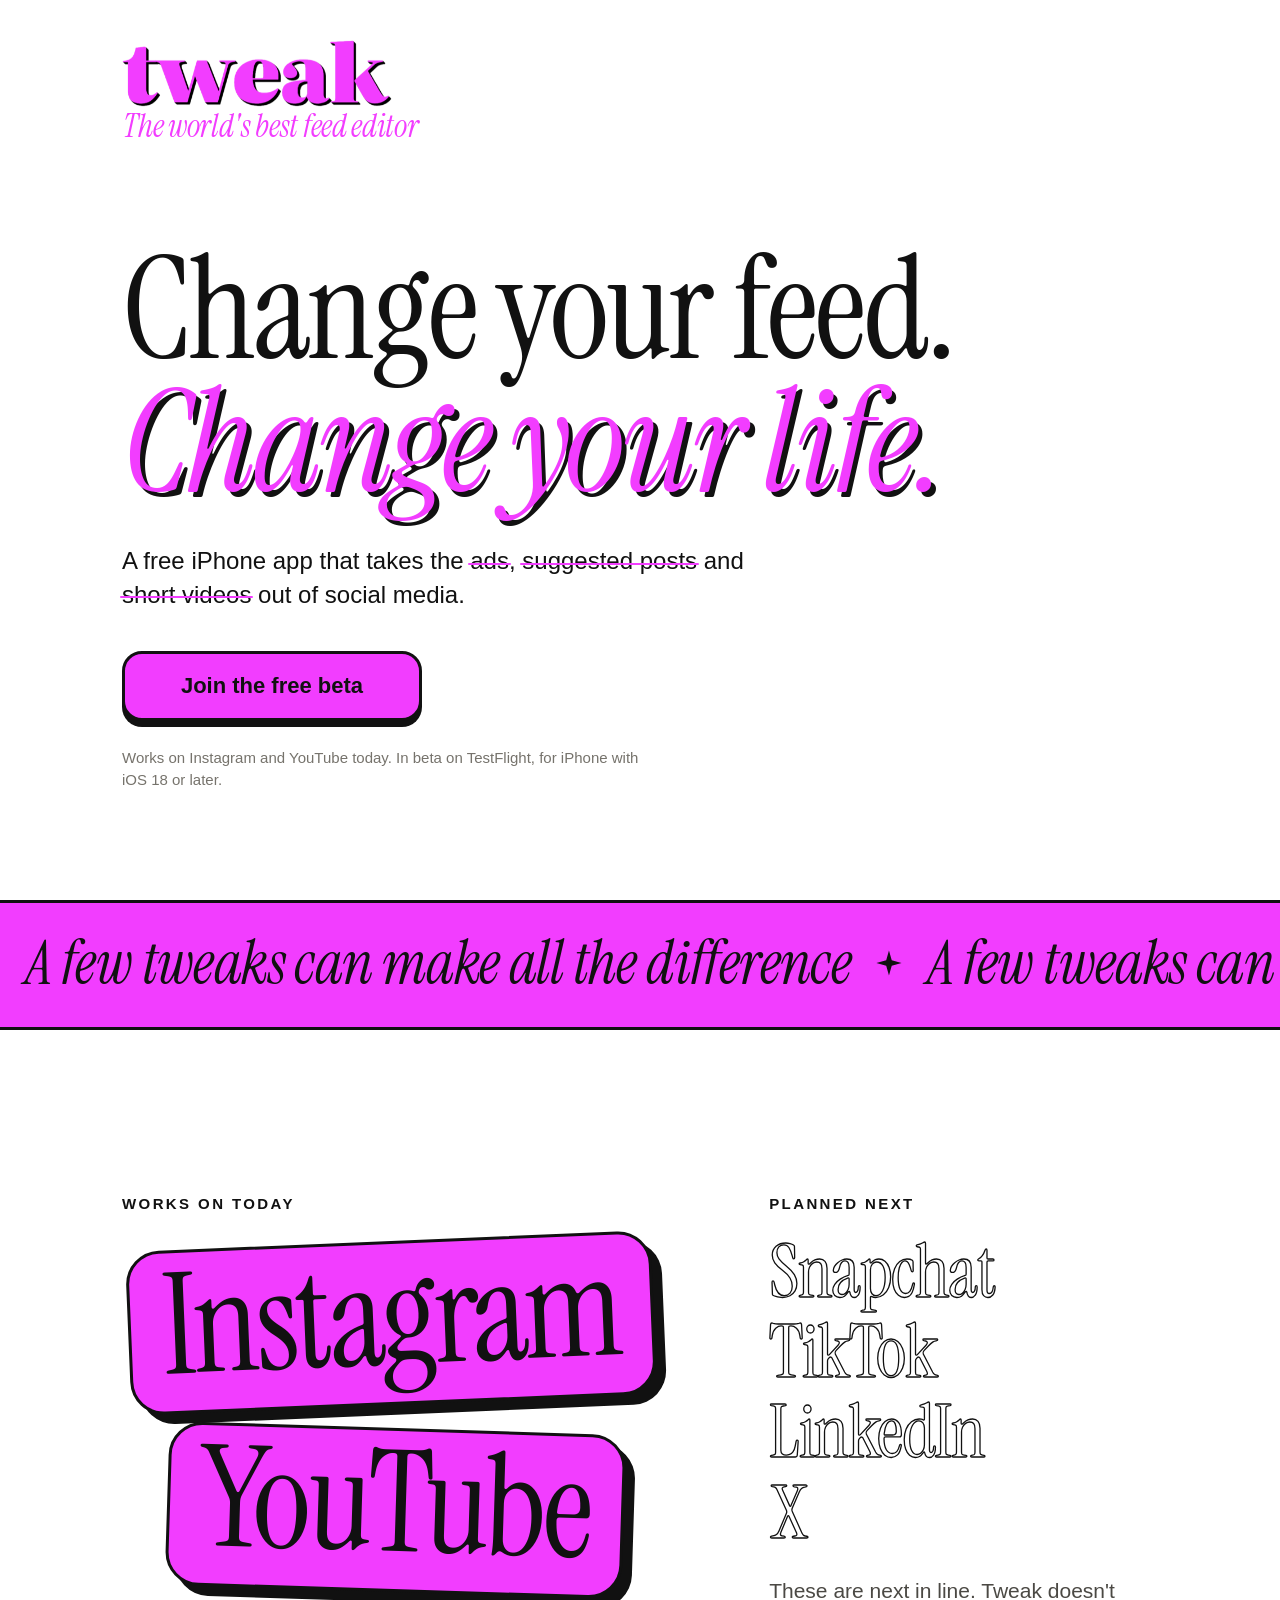
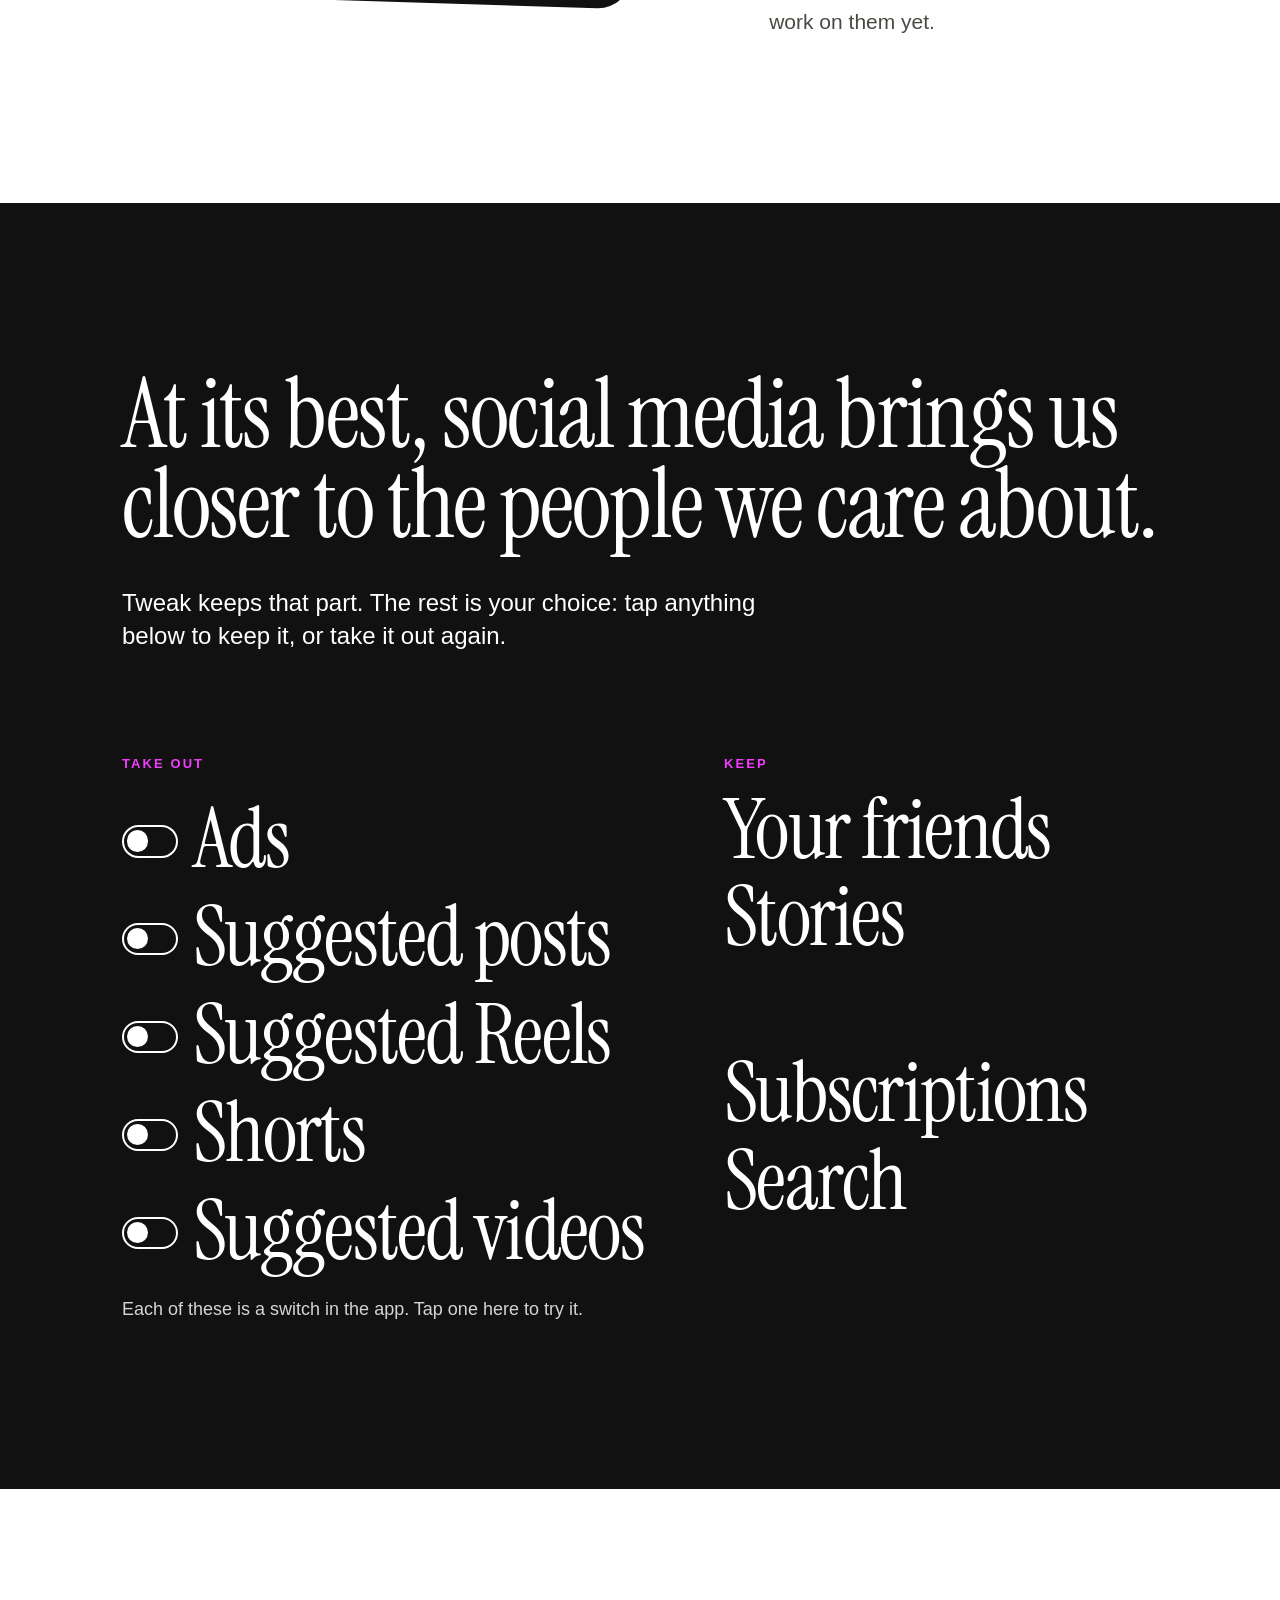
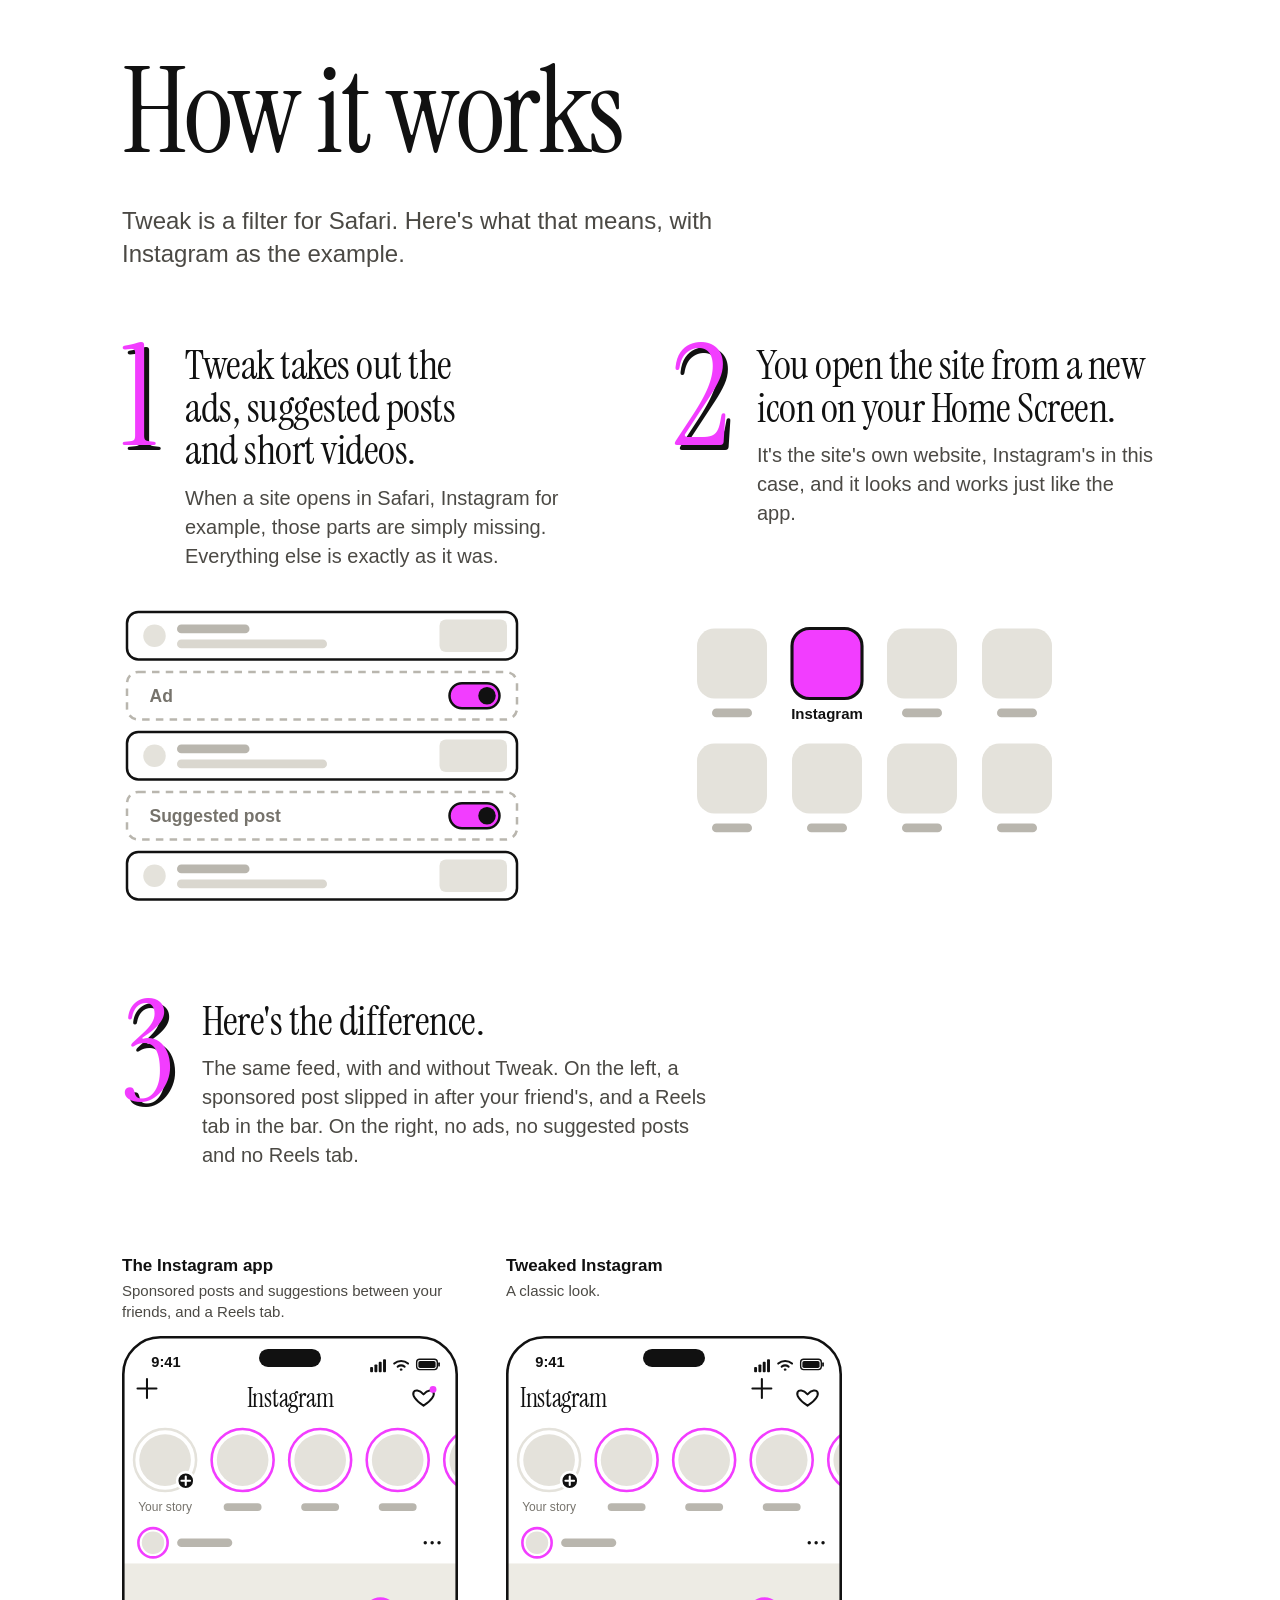
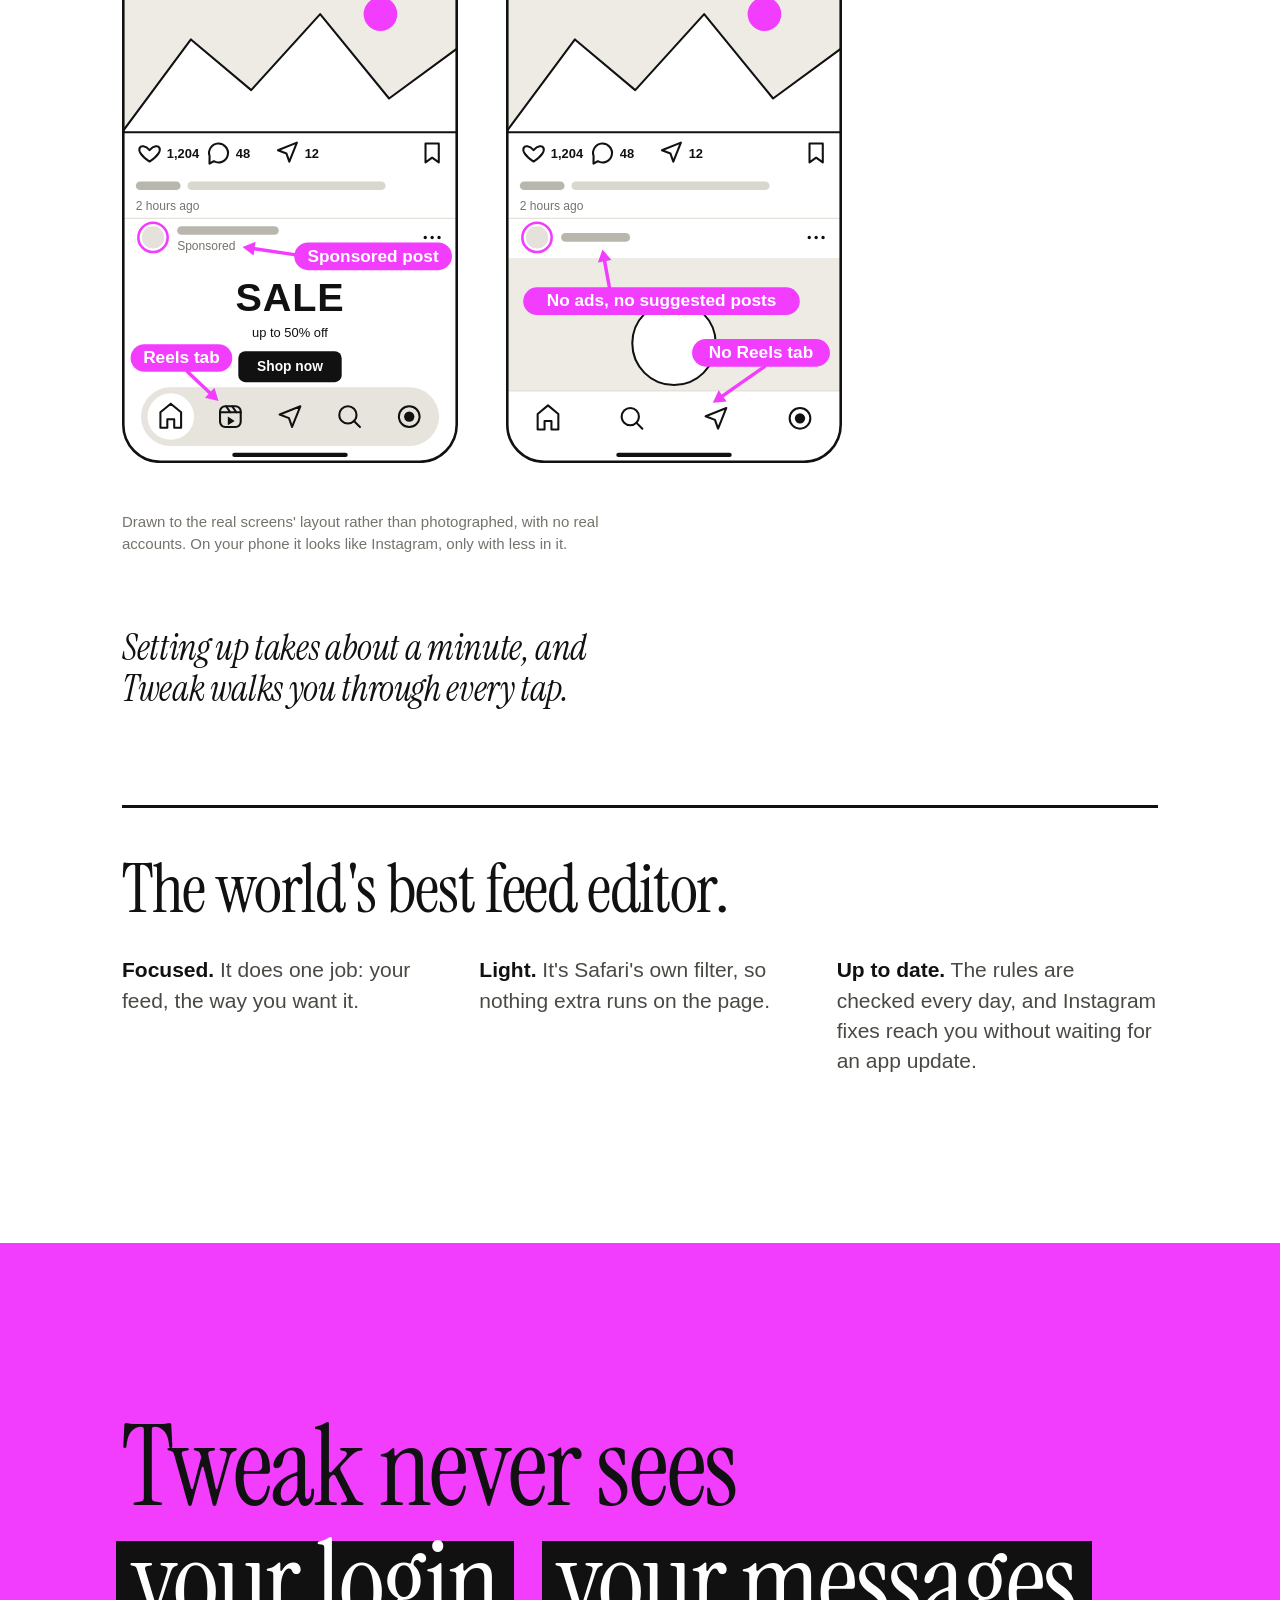
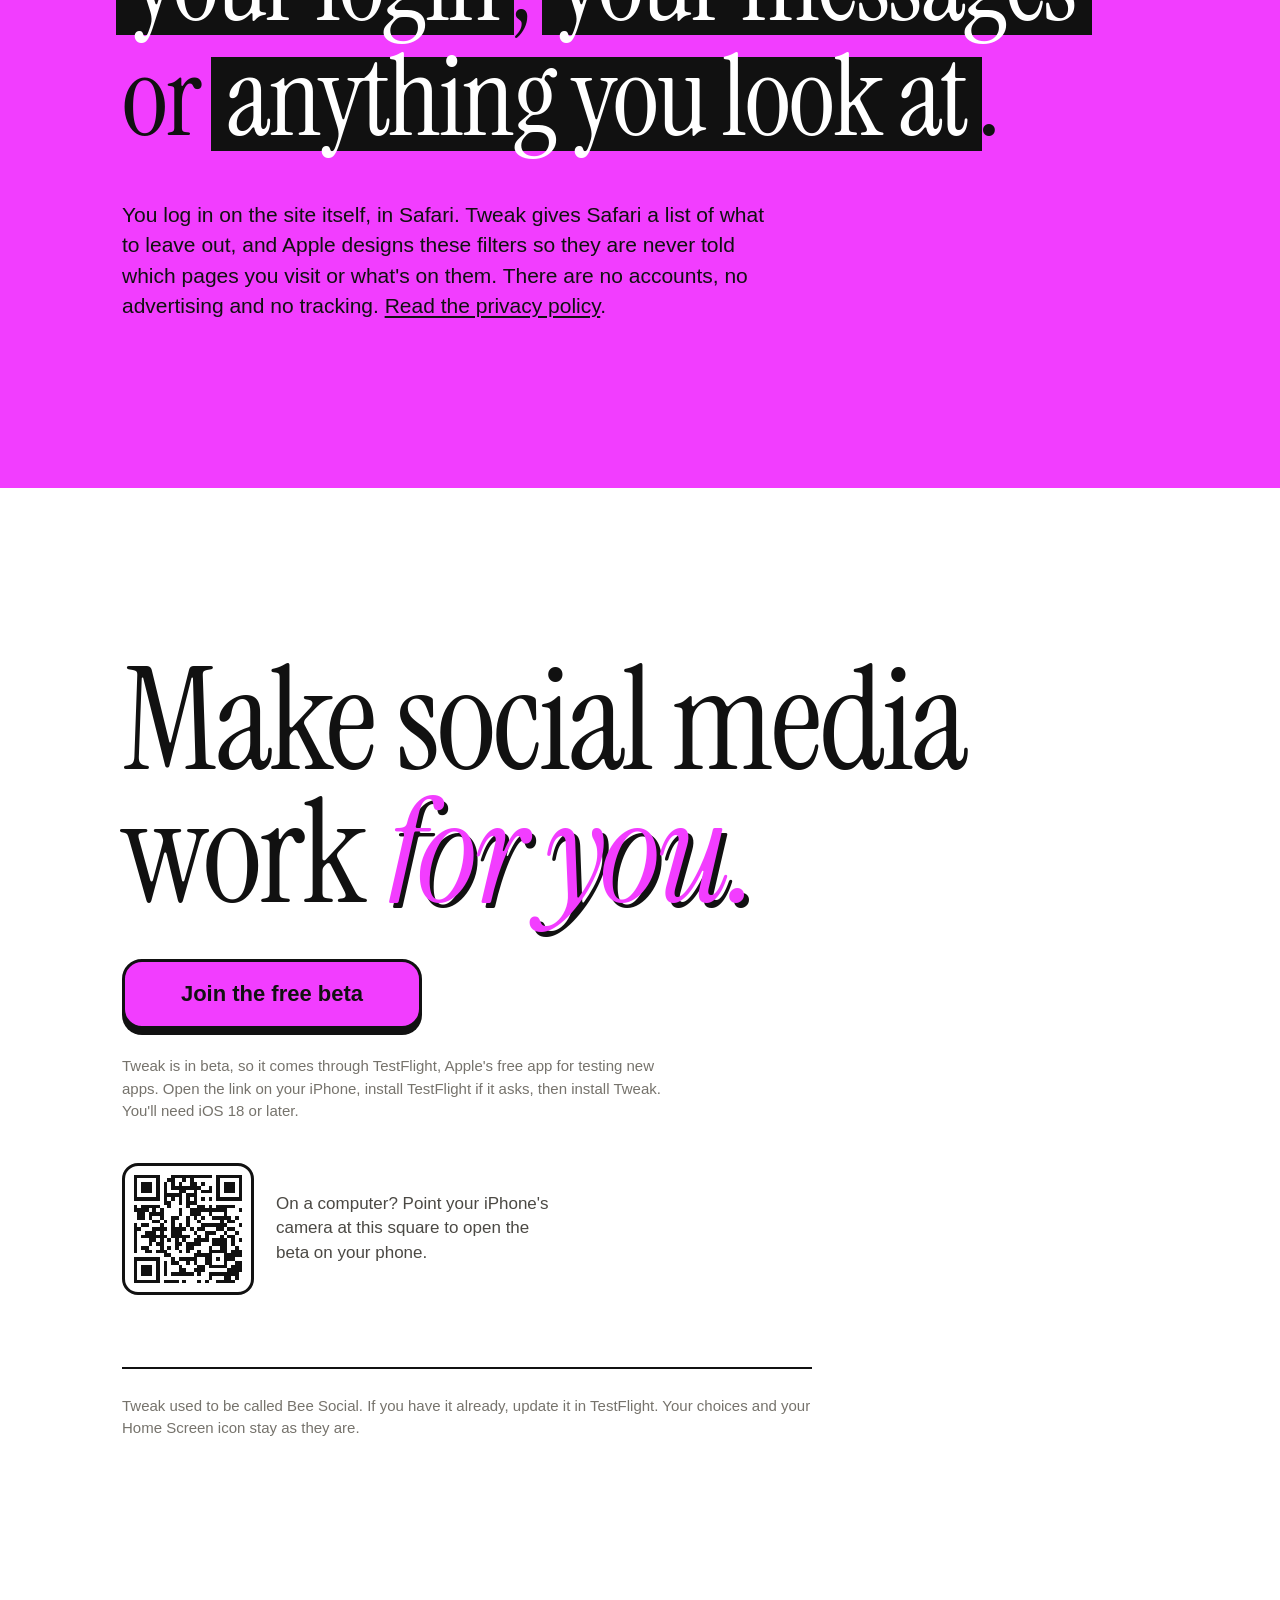
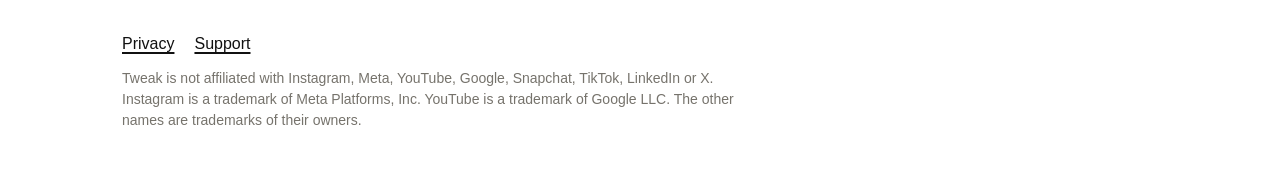
==== commit 72ff1df2: "Tidy the home page Co-Authored-By: Claude Opus 5.5 <noreply@anthropic.com>" ====
--- a/index.html
+++ b/index.html
@@ -252,8 +252,8 @@
 <rect class="ink" x="128.0" y="832" width="134" height="5" rx="2.5"/>
 </g>
 <rect class="frame" x="1.5" y="1.5" width="387" height="841" rx="43"/>
-<g class="callout" style="--k:0"><path class="arrow" d="M236 616 L208.7669010724515 603.7451054826032"/><polygon class="ahead" points="196,598 212.04981849108188,596.4497334412024 205.48398365382113,611.040477524004"/><rect class="tag-bg" x="200" y="616" width="183.0" height="32" rx="16"/><text class="tag" x="291.5" y="638" text-anchor="middle">Sponsored post</text></g>
-<g class="callout" style="--k:1"><path class="arrow" d="M76 738 L101.82181586430255 762.387270538508"/><polygon class="ahead" points="112,772 96.32882760059282,768.2033757589065 107.31480412801228,756.5711653181095"/><rect class="tag-bg" x="14" y="706" width="125.5" height="32" rx="16"/><text class="tag" x="76.75" y="728" text-anchor="middle">Reels tab</text></g>
+<g class="callout" style="--k:0"><path class="arrow" d="M200 602 L153.85 595.08"/><polygon class="ahead" points="140,593 155.03,587.17 152.66,602.99"/><rect class="tag-bg" x="200" y="588" width="183.0" height="32" rx="16"/><text class="tag" x="291.5" y="610" text-anchor="middle">Sponsored post</text></g>
+<g class="callout" style="--k:1"><path class="arrow" d="M76 738 L101.82181586430255 762.387270538508"/><polygon class="ahead" points="112,772 96.32882760059282,768.2033757589065 107.31480412801228,756.5711653181095"/><rect class="tag-bg" x="10" y="706" width="118" height="32" rx="16"/><text class="tag" x="69" y="728" text-anchor="middle">Reels tab</text></g>
 </svg>
           </figure>
           <figure class="shot" data-in style="--i:1">
@@ -341,7 +341,7 @@
         <ul>
           <li data-in style="--i:0"><b>Focused.</b> It does one job: your feed, the way you want it.</li>
           <li data-in style="--i:1"><b>Light.</b> It's Safari's own filter, so nothing extra runs on the page.</li>
-          <li data-in style="--i:2"><b>Up to date.</b> The rules are checked every day, and fixes reach you without waiting for an app update.</li>
+          <li data-in style="--i:2"><b>Up to date.</b> The rules are checked every day, and Instagram fixes reach you without waiting for an app update.</li>
         </ul>
       </div>
     </div>
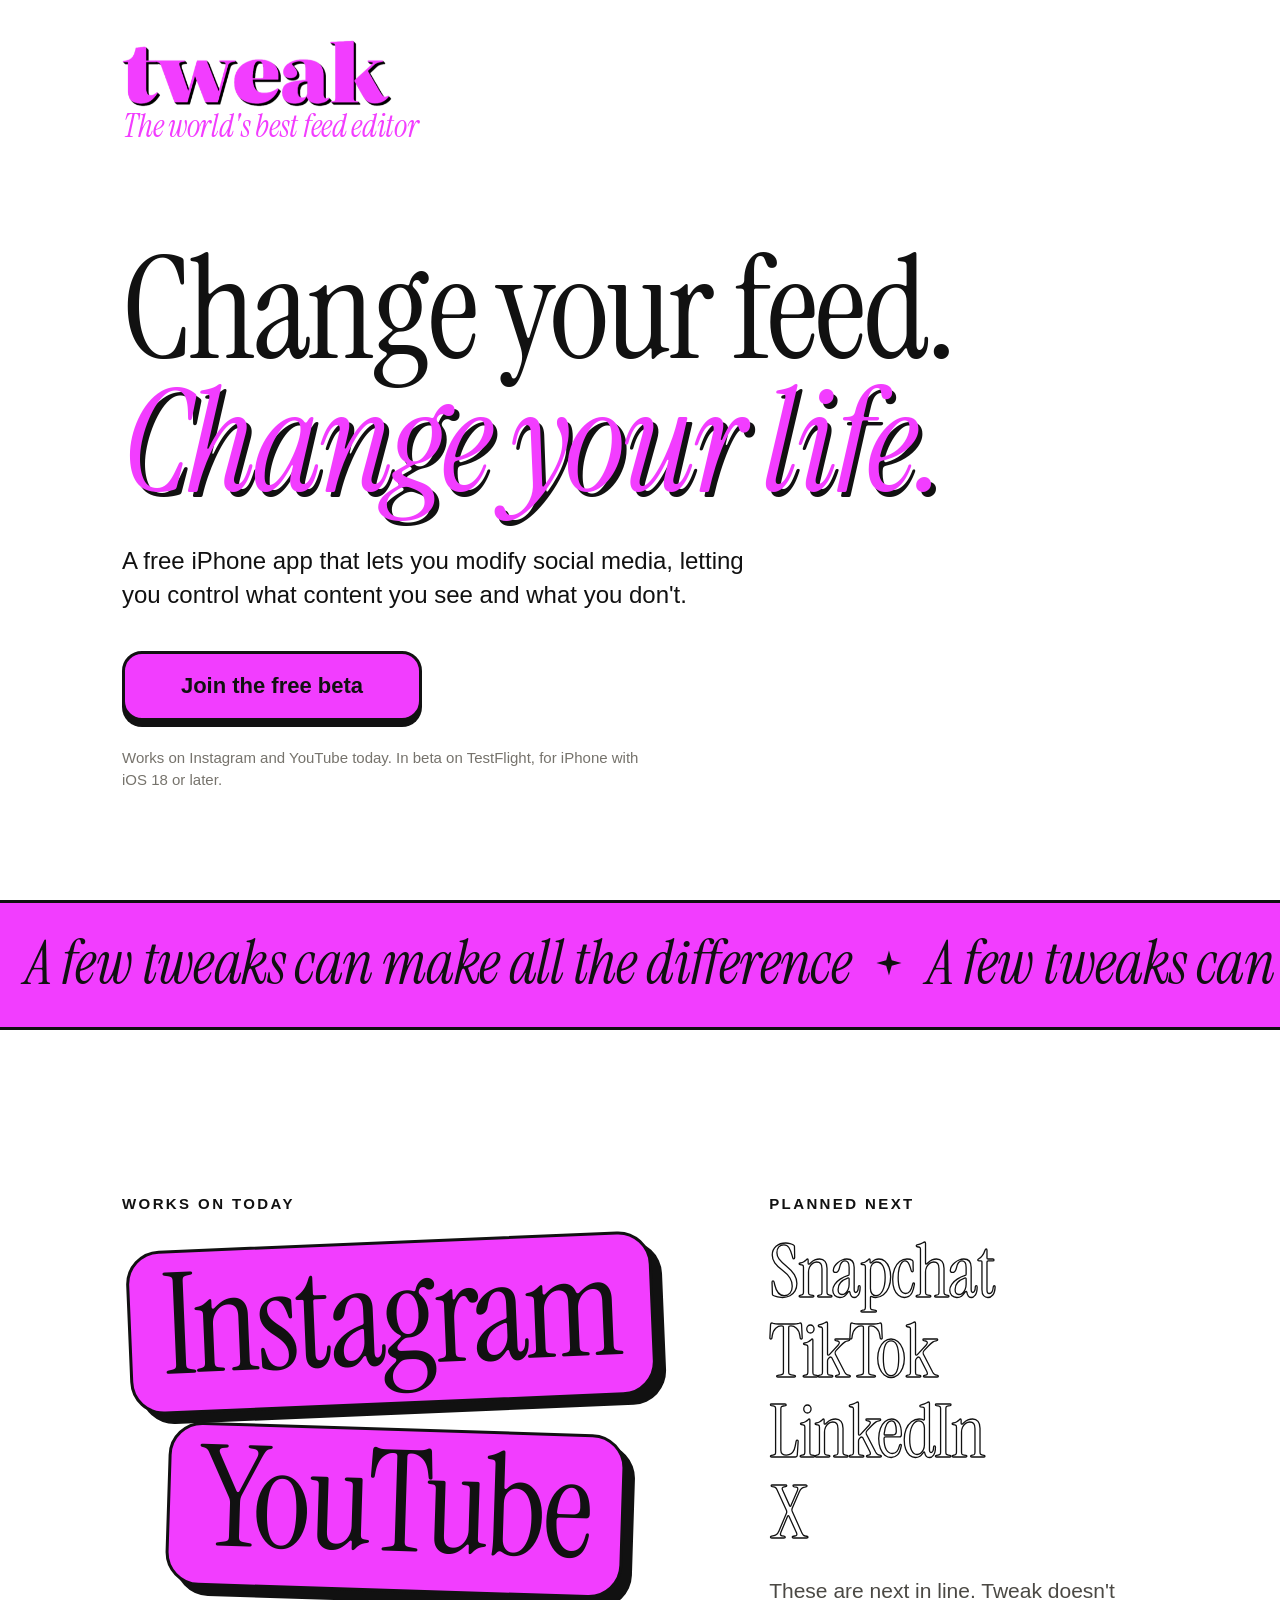
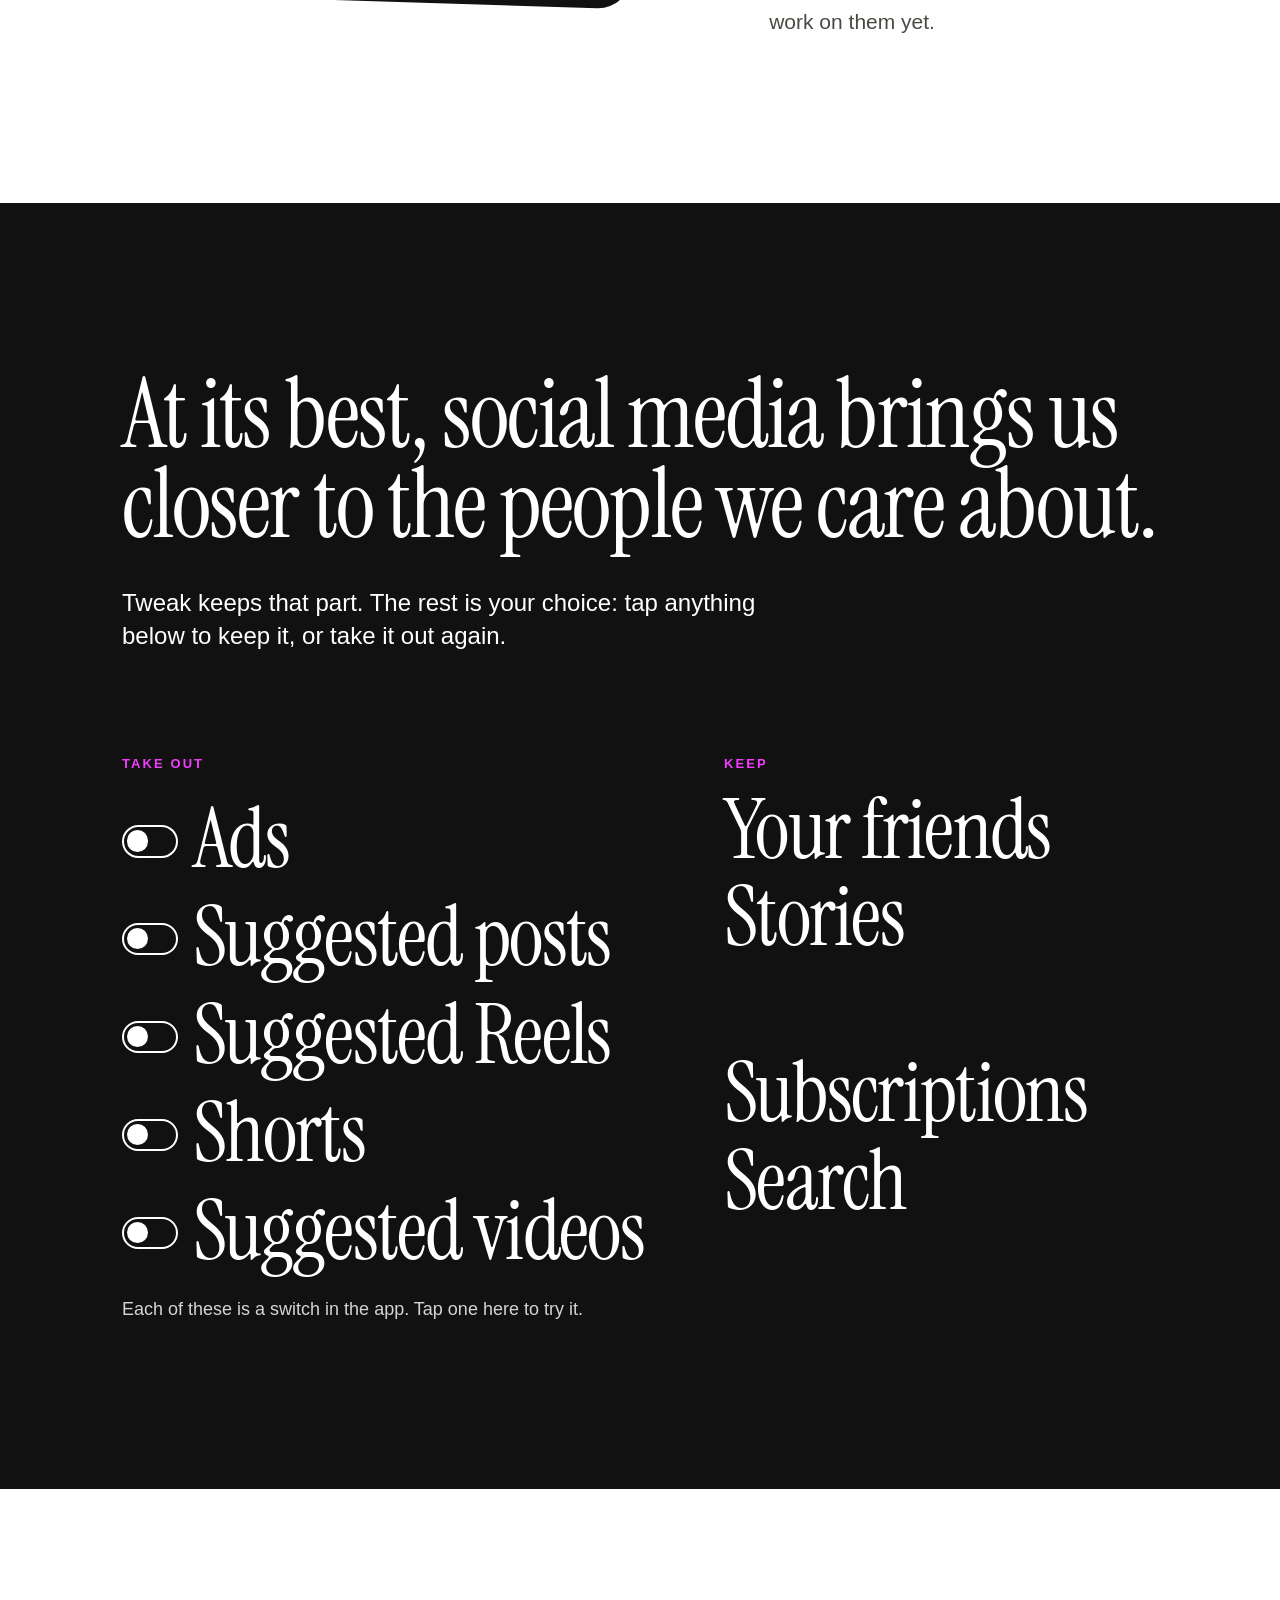
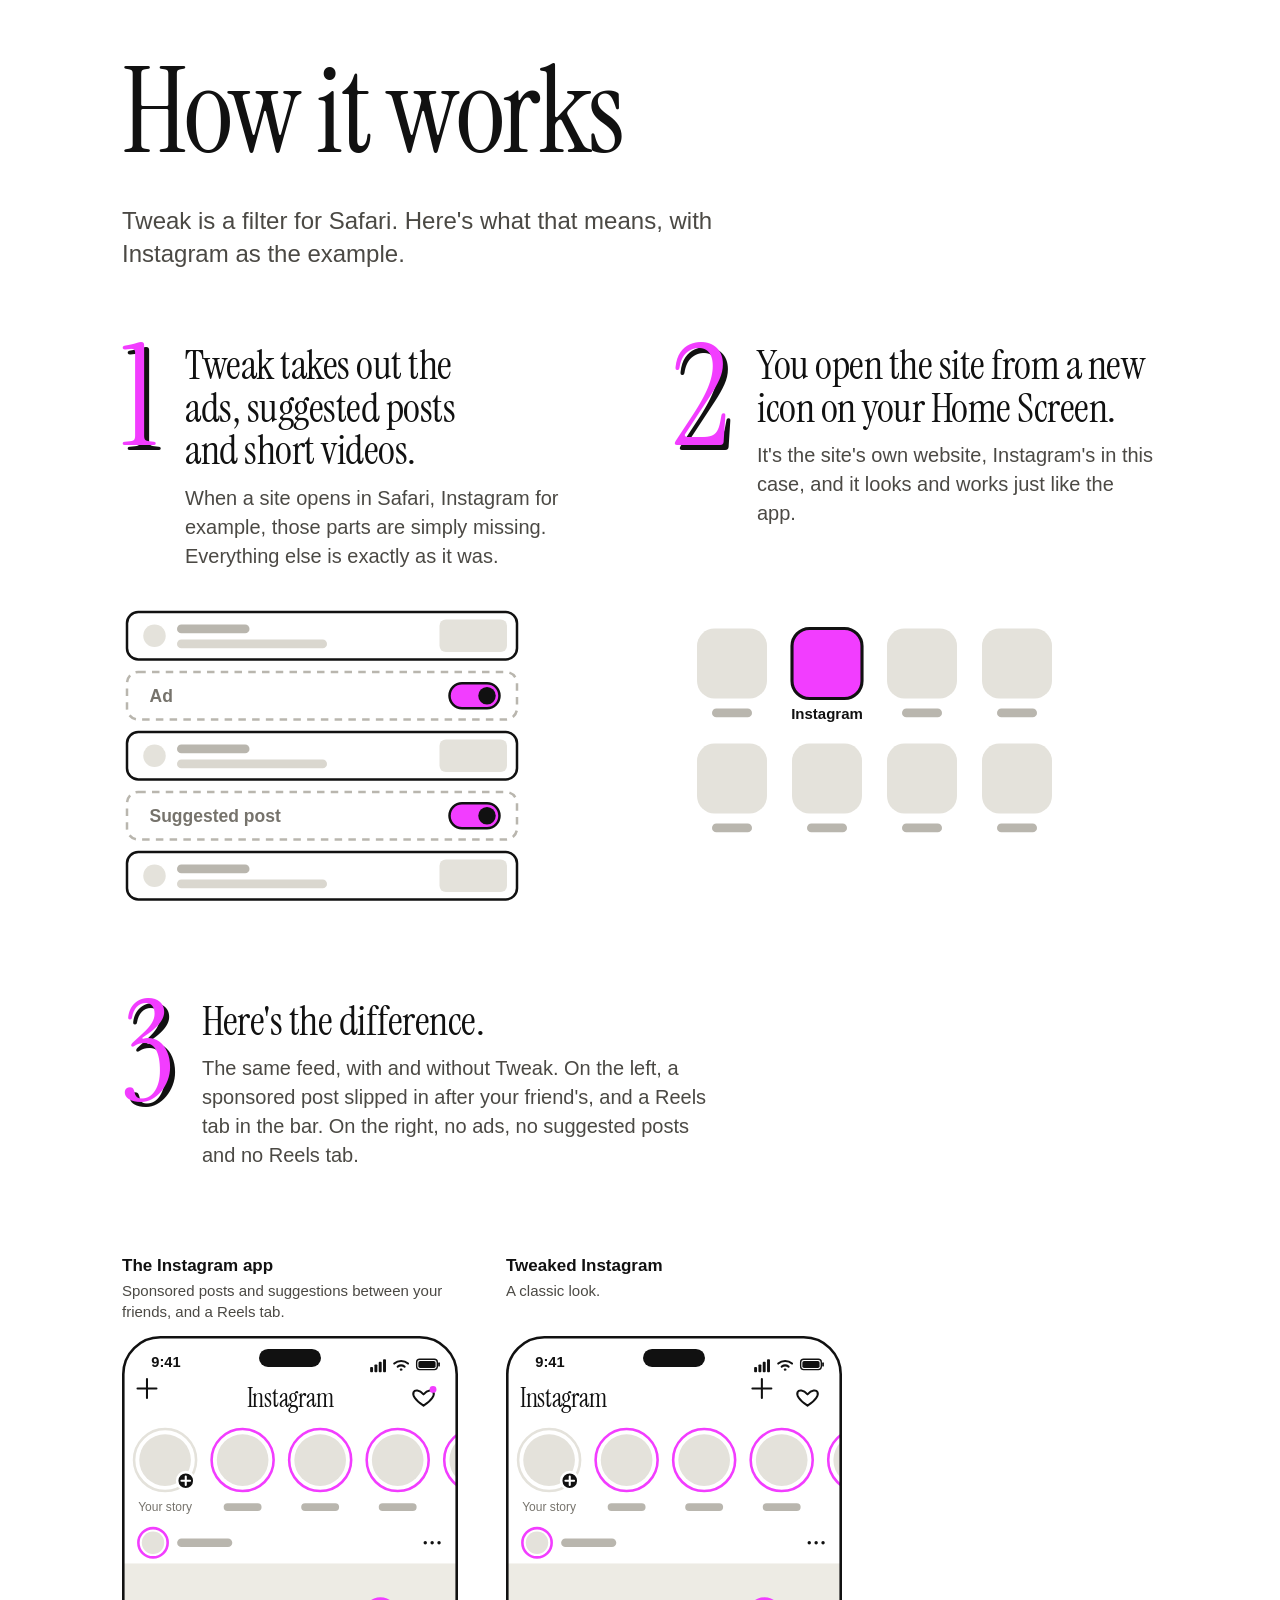
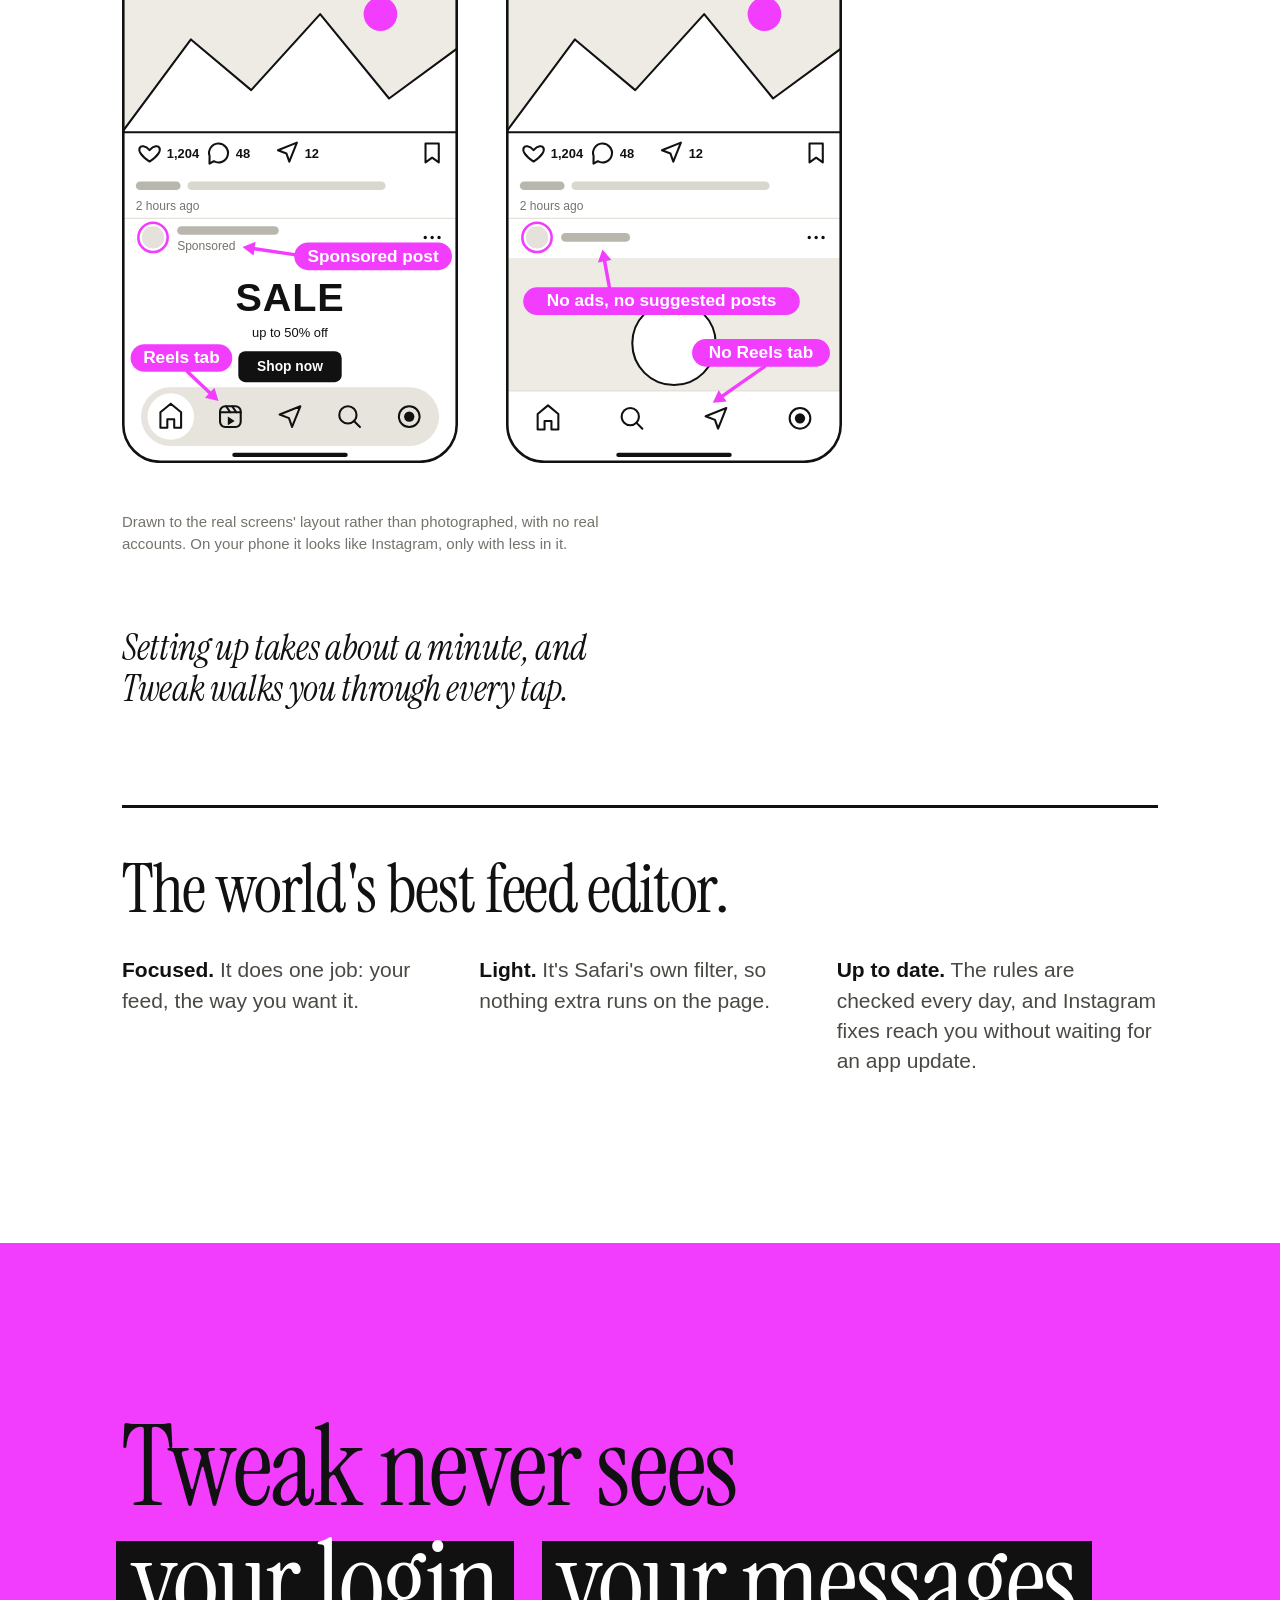
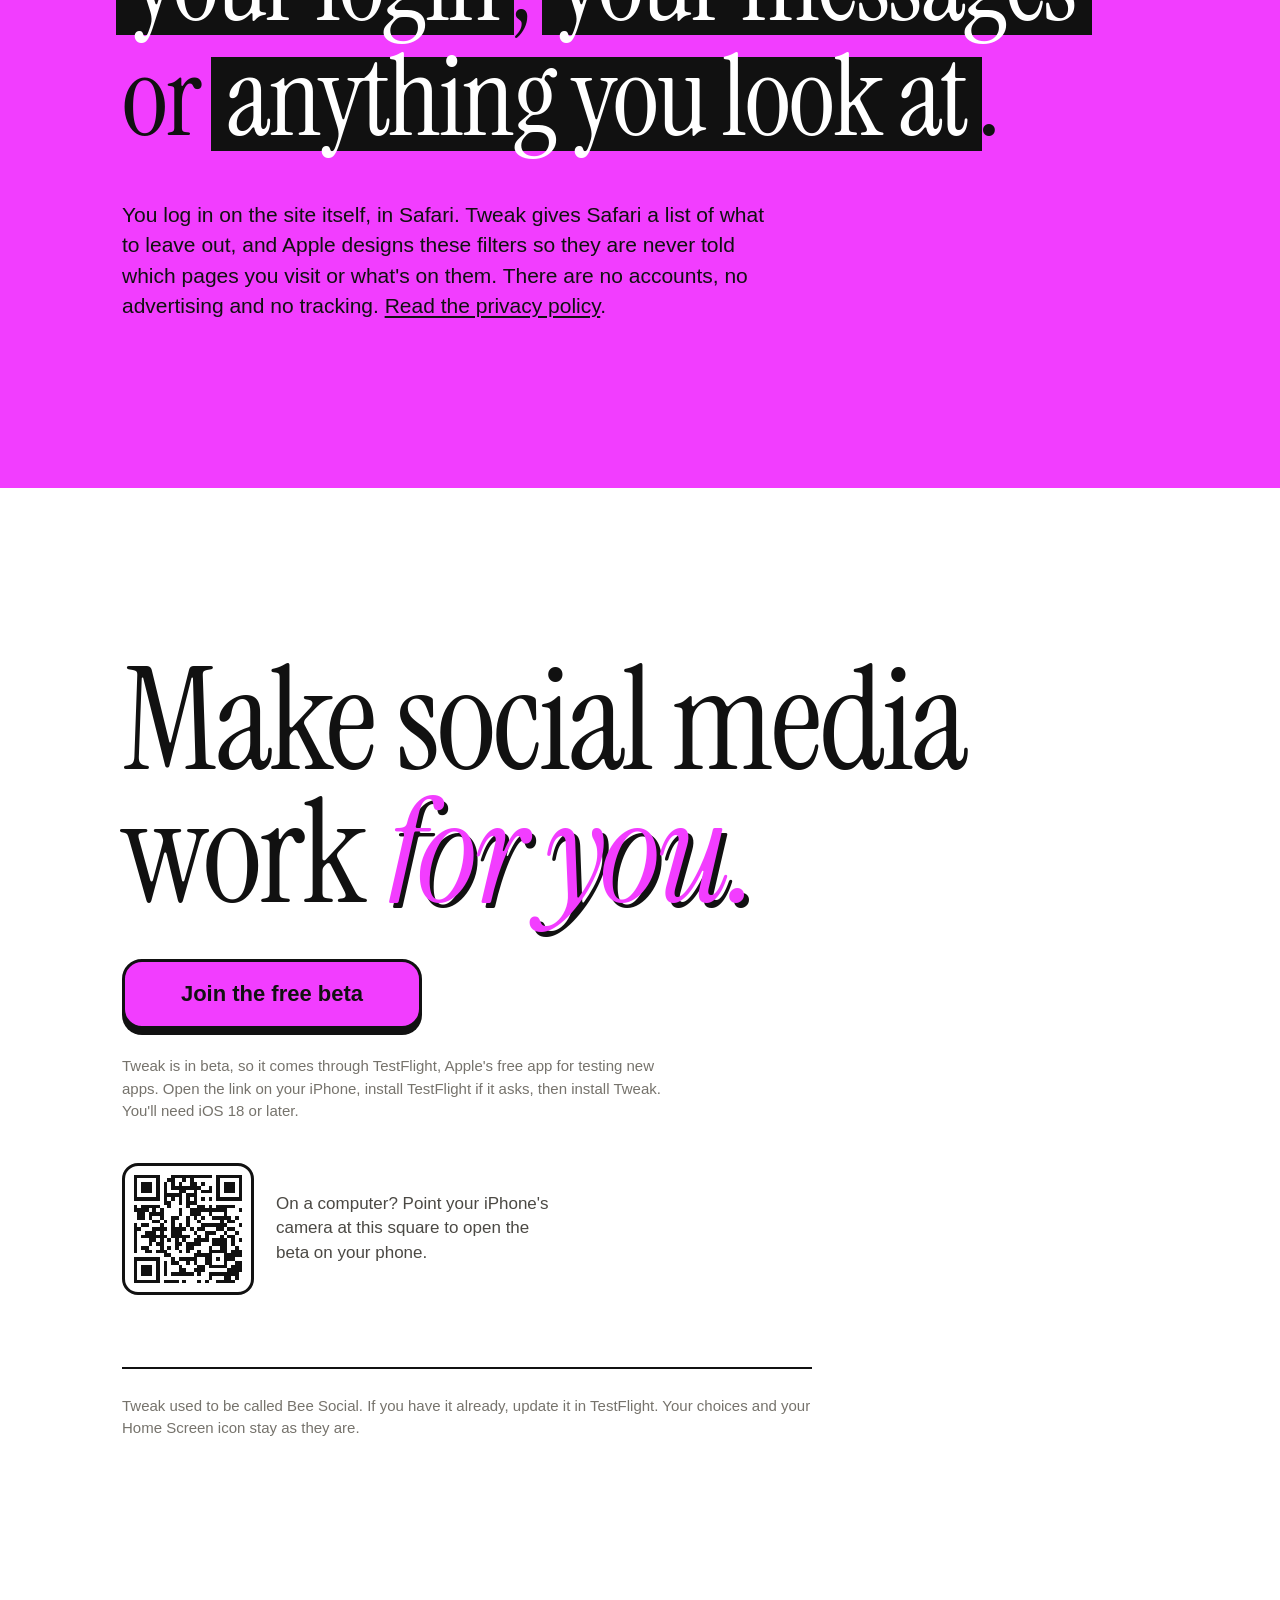
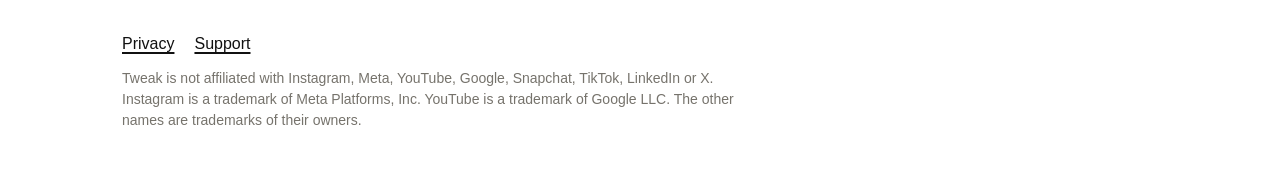
==== commit cc4c05cc: "New line under the headline Co-Authored-By: Claude Opus 5.5 <noreply@anthropic.com>" ====
--- a/index.html
+++ b/index.html
@@ -4,11 +4,11 @@
   <meta charset="utf-8">
   <meta name="viewport" content="width=device-width, initial-scale=1, viewport-fit=cover">
   <title>Tweak: change your feed, change your life</title>
-  <meta name="description" content="A free iPhone app that takes the ads, suggested posts and short videos out of social media. Works on Instagram and YouTube today. It never sees your login or anything you look at.">
+  <meta name="description" content="A free iPhone app that lets you modify social media, letting you control what content you see and what you don't. Works on Instagram and YouTube today. It never sees your login or anything you look at.">
   <meta name="theme-color" content="#ffffff">
   <meta property="og:type" content="website">
   <meta property="og:title" content="Change your feed. Change your life.">
-  <meta property="og:description" content="Tweak is a free iPhone app that takes the ads, suggested posts and short videos out of social media.">
+  <meta property="og:description" content="Tweak is a free iPhone app that lets you modify social media, letting you control what content you see and what you don't.">
   <meta property="og:image" content="https://beesocial-app.github.io/img/share.png">
   <meta name="twitter:card" content="summary_large_image">
   <link rel="preload" href="fonts/InstrumentSerif-Regular.ttf" as="font" type="font/ttf" crossorigin>
@@ -36,7 +36,7 @@
     <p class="kicker late" style="--d:0.1s">The world's best feed editor</p>
     <div class="hero-body">
       <h1 aria-label="Change your feed. Change your life."><span aria-hidden="true"><span class="line"><span class="w" style="--i:0"><span>Change</span></span> <span class="w" style="--i:1"><span>your</span></span> <span class="w" style="--i:2"><span>feed.</span></span></span> <em class="line"><span class="w" style="--i:4"><span>Change</span></span> <span class="w" style="--i:5"><span>your</span></span> <span class="w" style="--i:6"><span>life.</span></span></em></span></h1>
-      <p class="lead late" style="--d:0.8s">A free iPhone app that takes the <s class="x" style="--d:1.6s">ads</s>, <s class="x" style="--d:1.8s">suggested posts</s> and <s class="x" style="--d:2s">short videos</s> out of social media.</p>
+      <p class="lead late" style="--d:0.8s">A free iPhone app that lets you modify social media, letting you control what content you see and what you don't.</p>
       <p class="cta late" style="--d:0.95s"><a class="button" href="https://testflight.apple.com/join/MtZmARmG"><span>Join the free beta</span></a></p>
       <p class="fine late" style="--d:1.05s">Works on Instagram and YouTube today. In beta on TestFlight, for iPhone with iOS 18 or later.</p>
     </div>
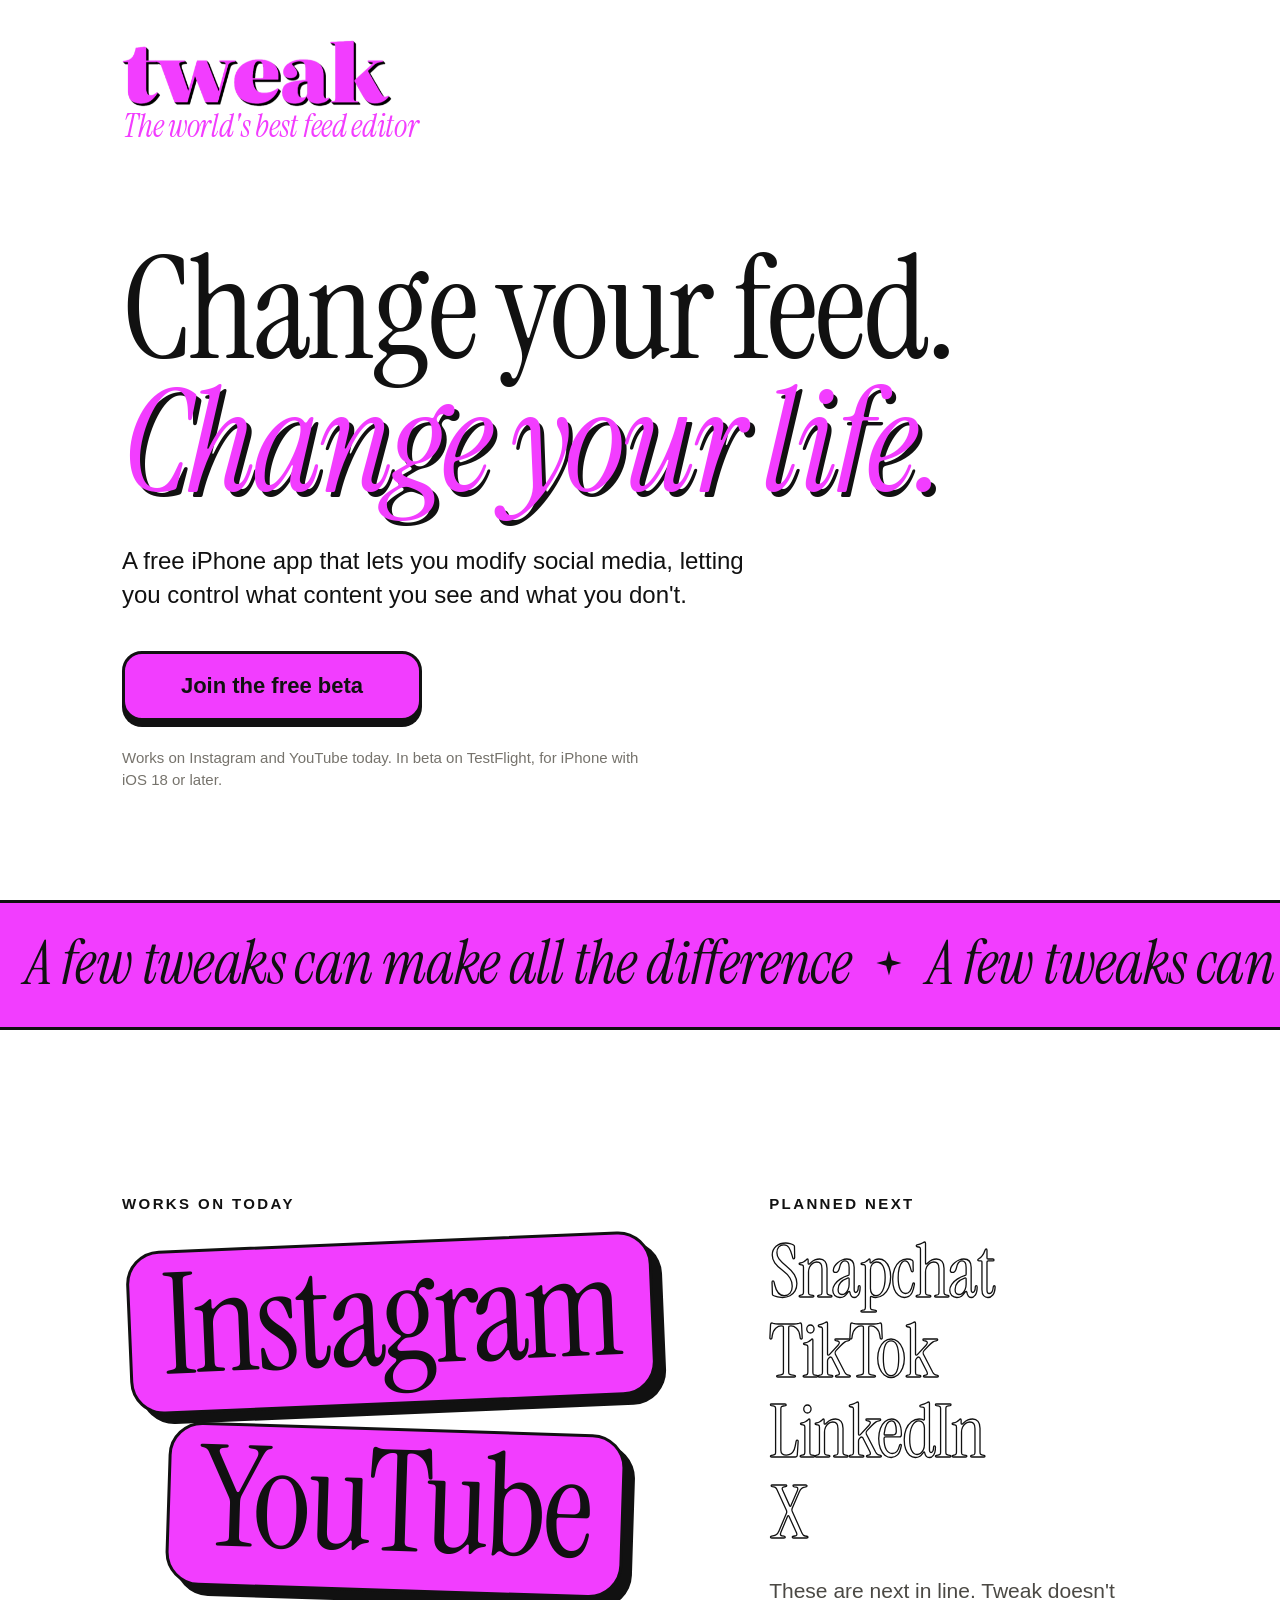
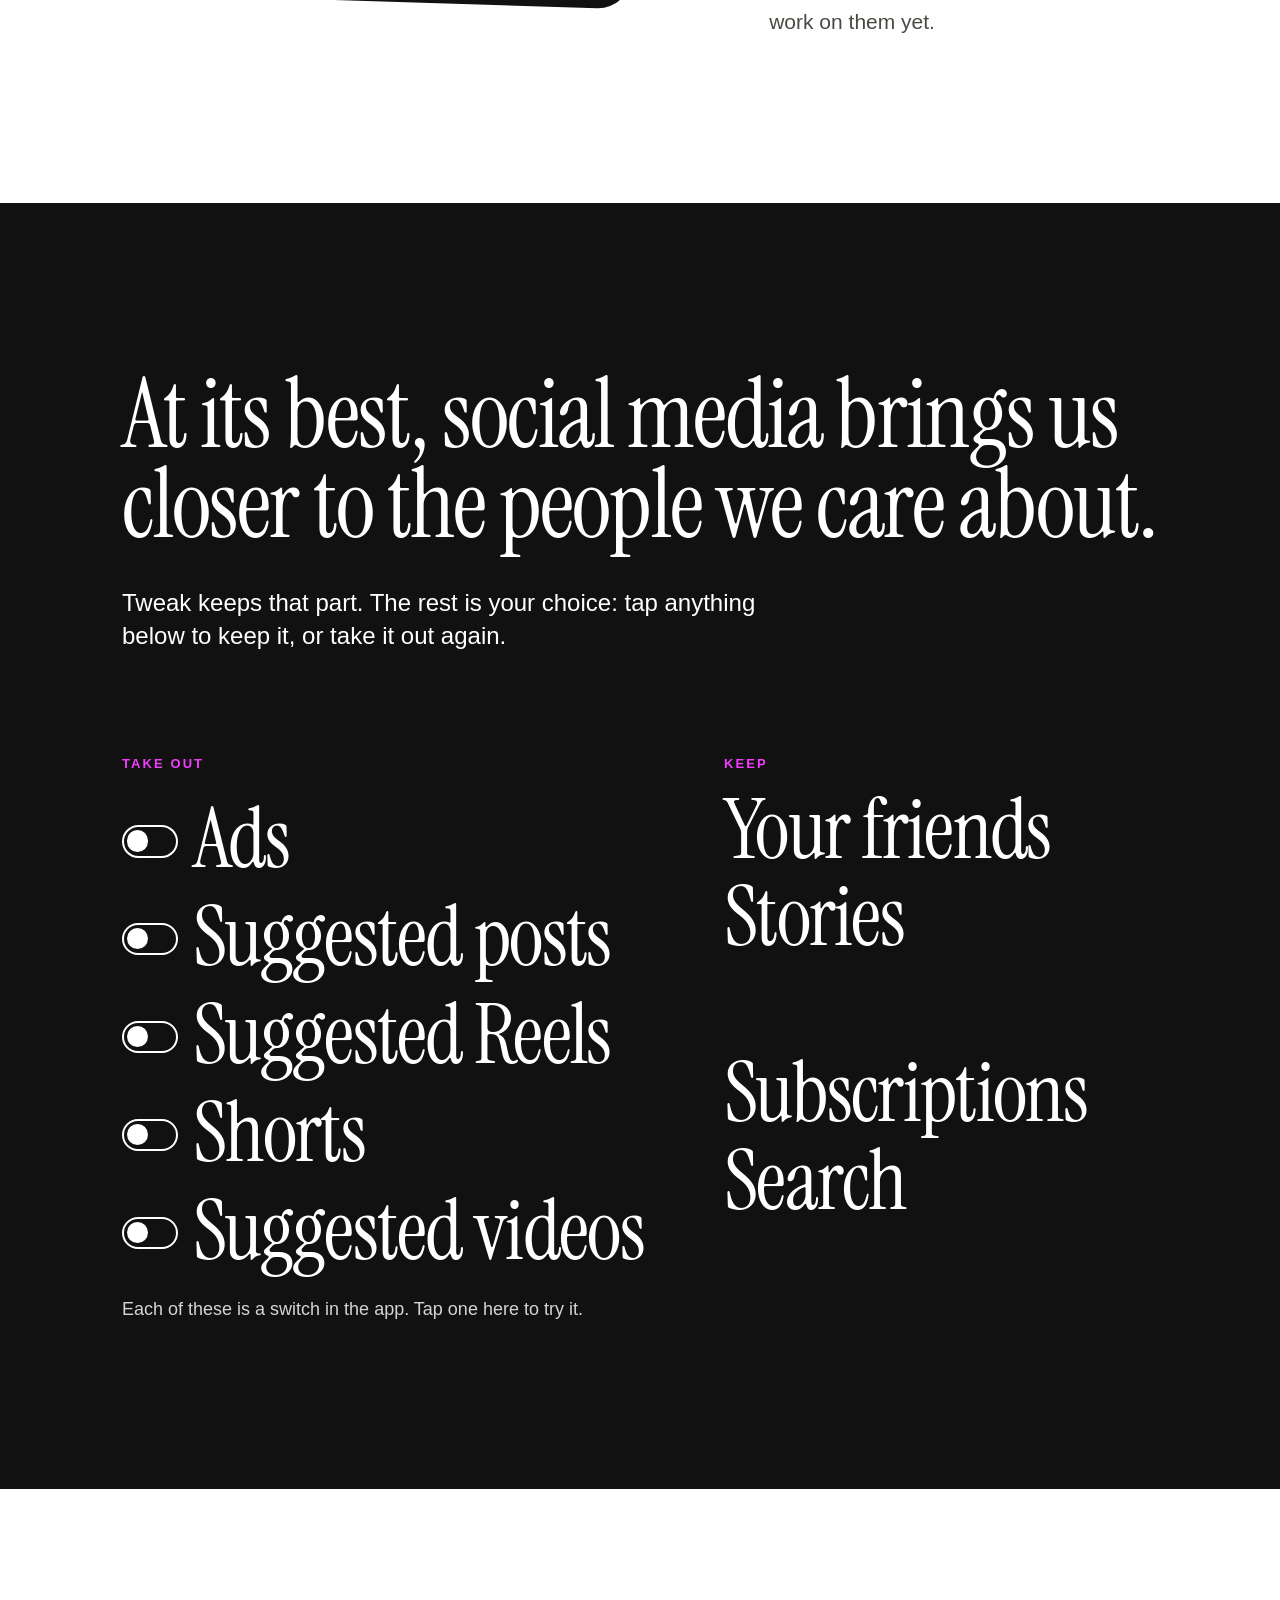
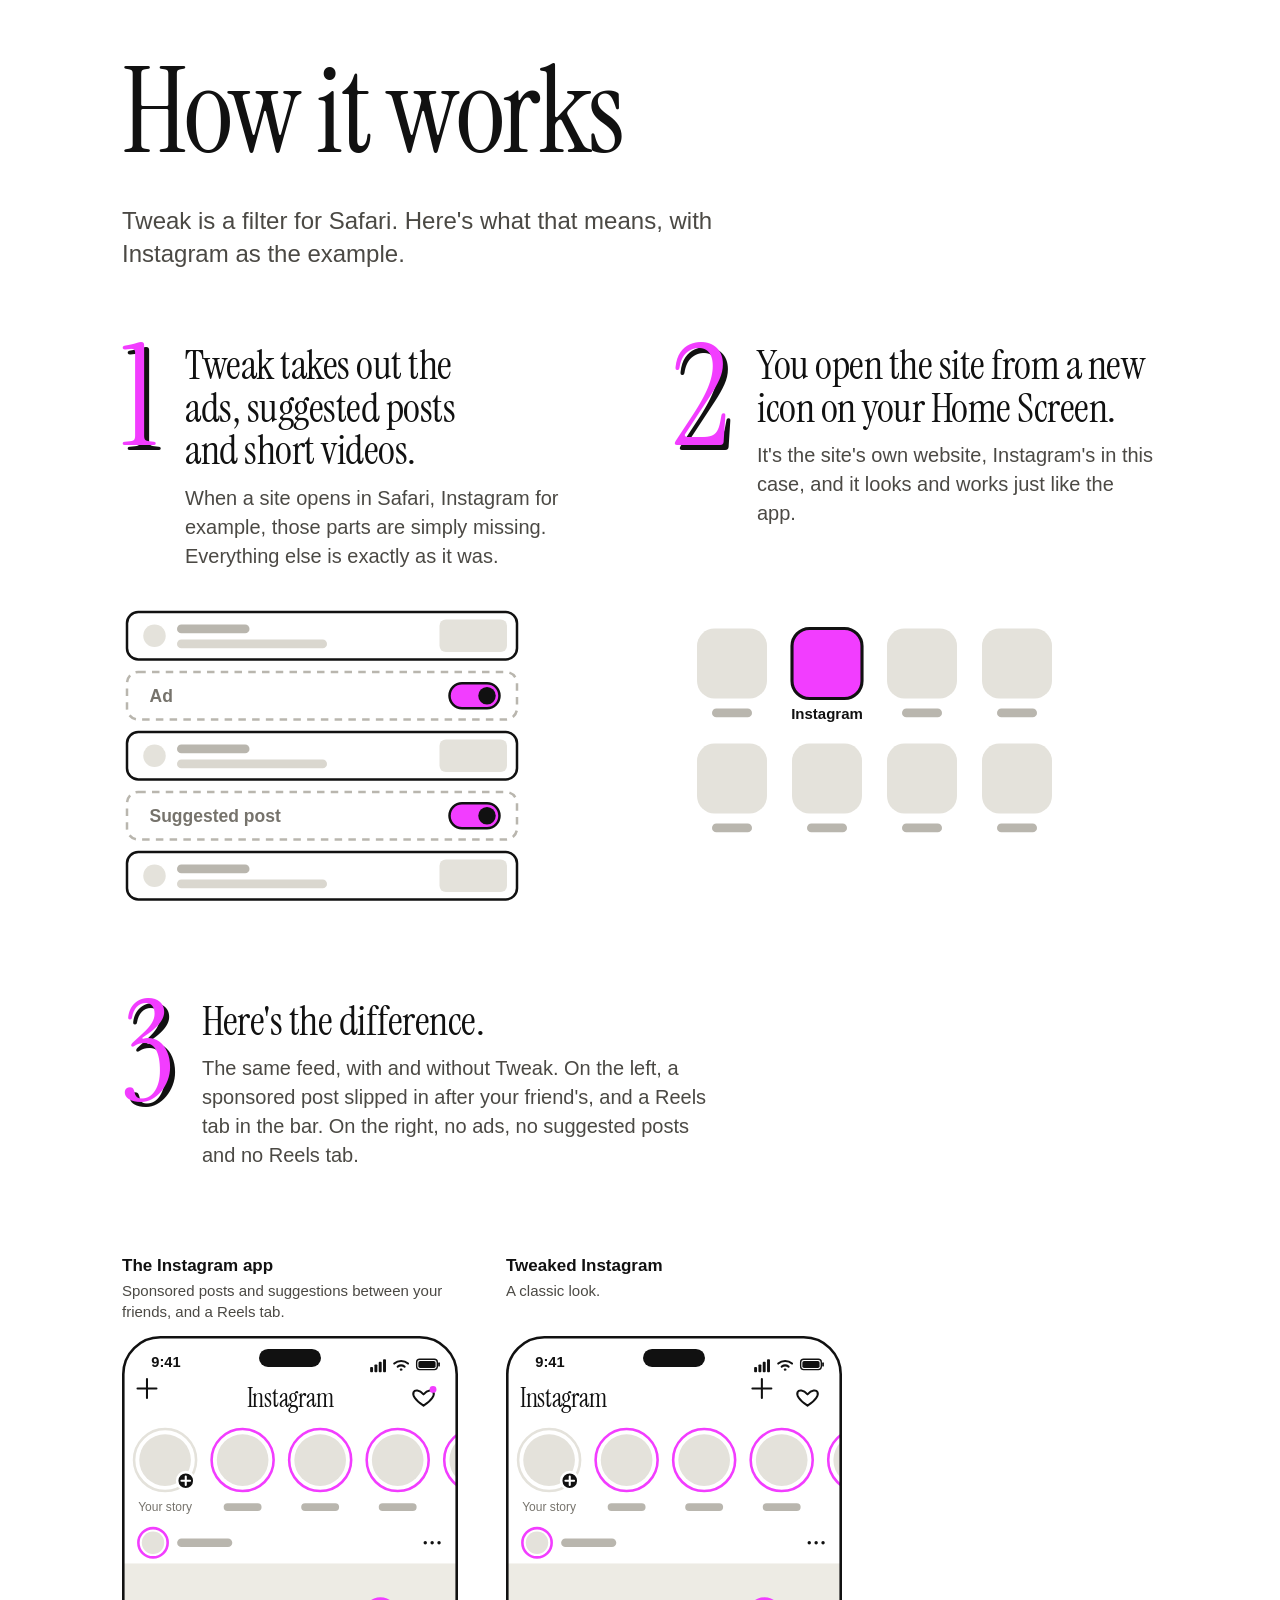
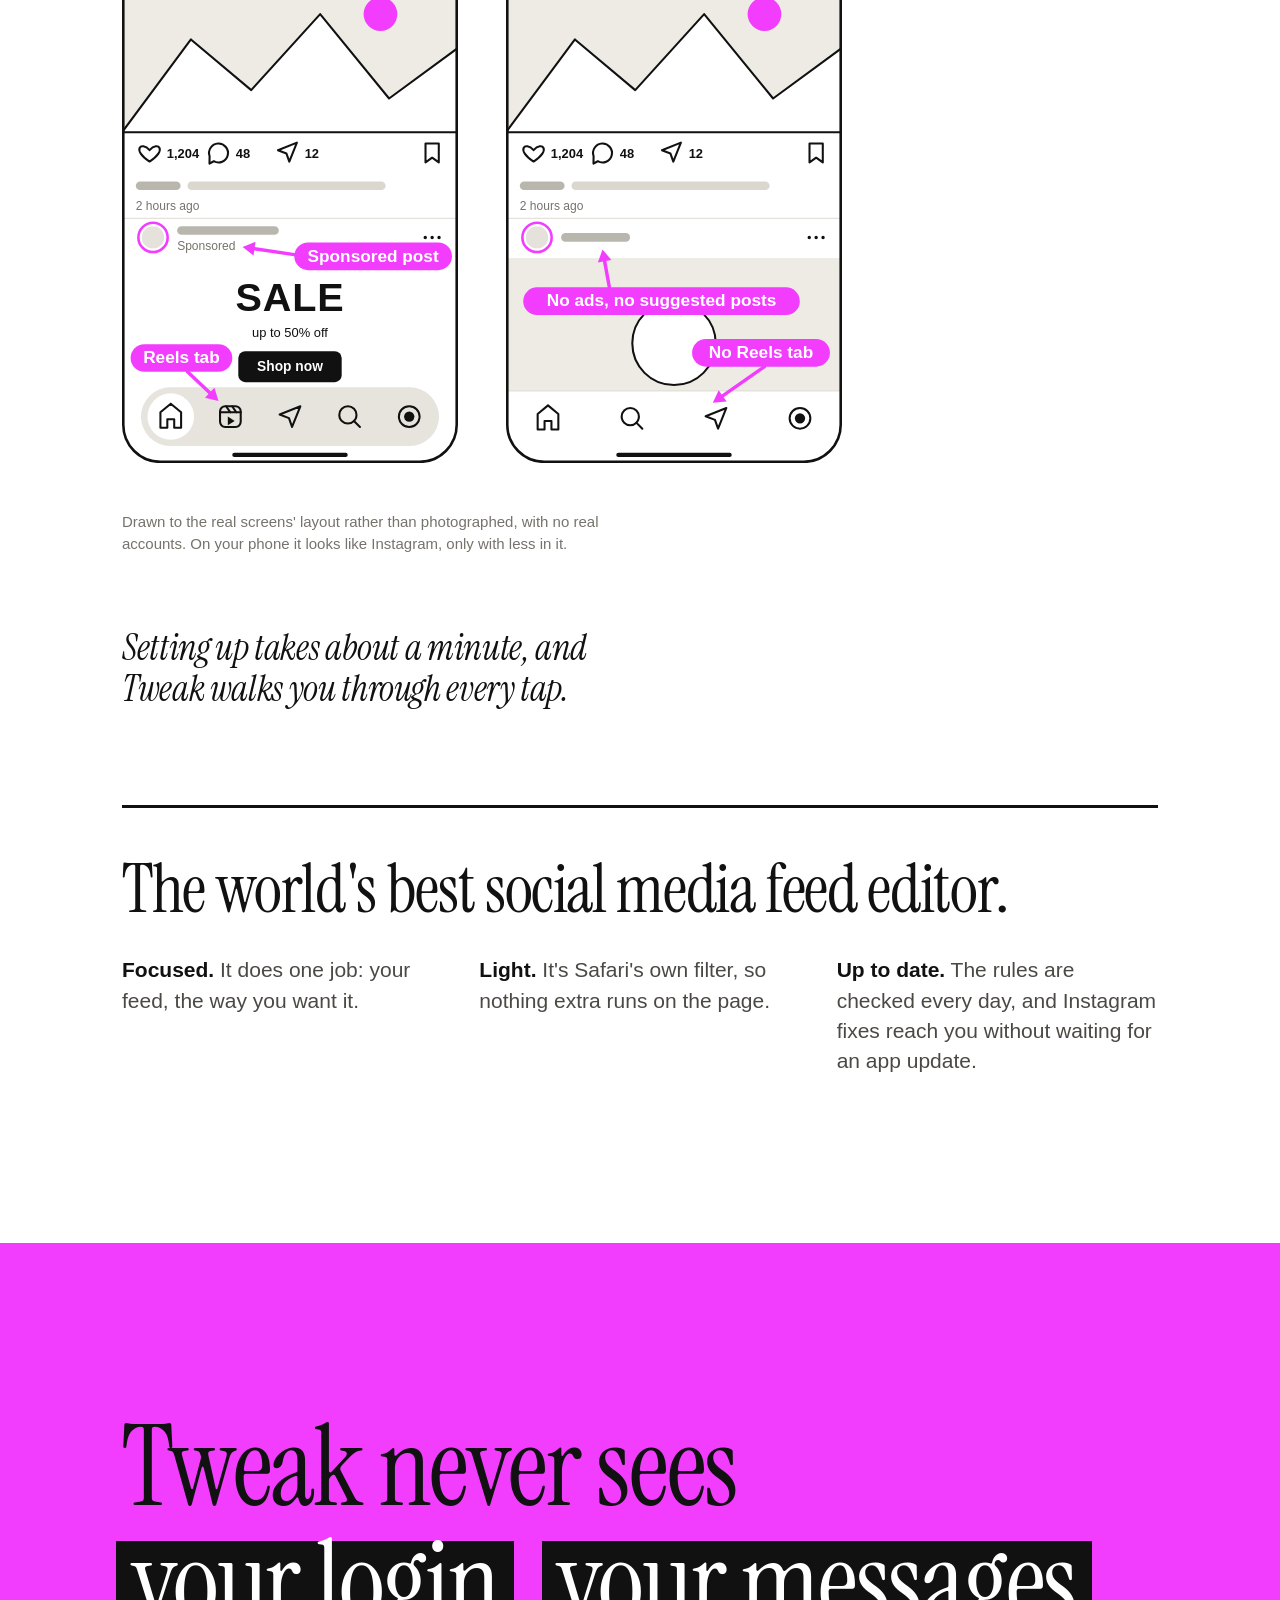
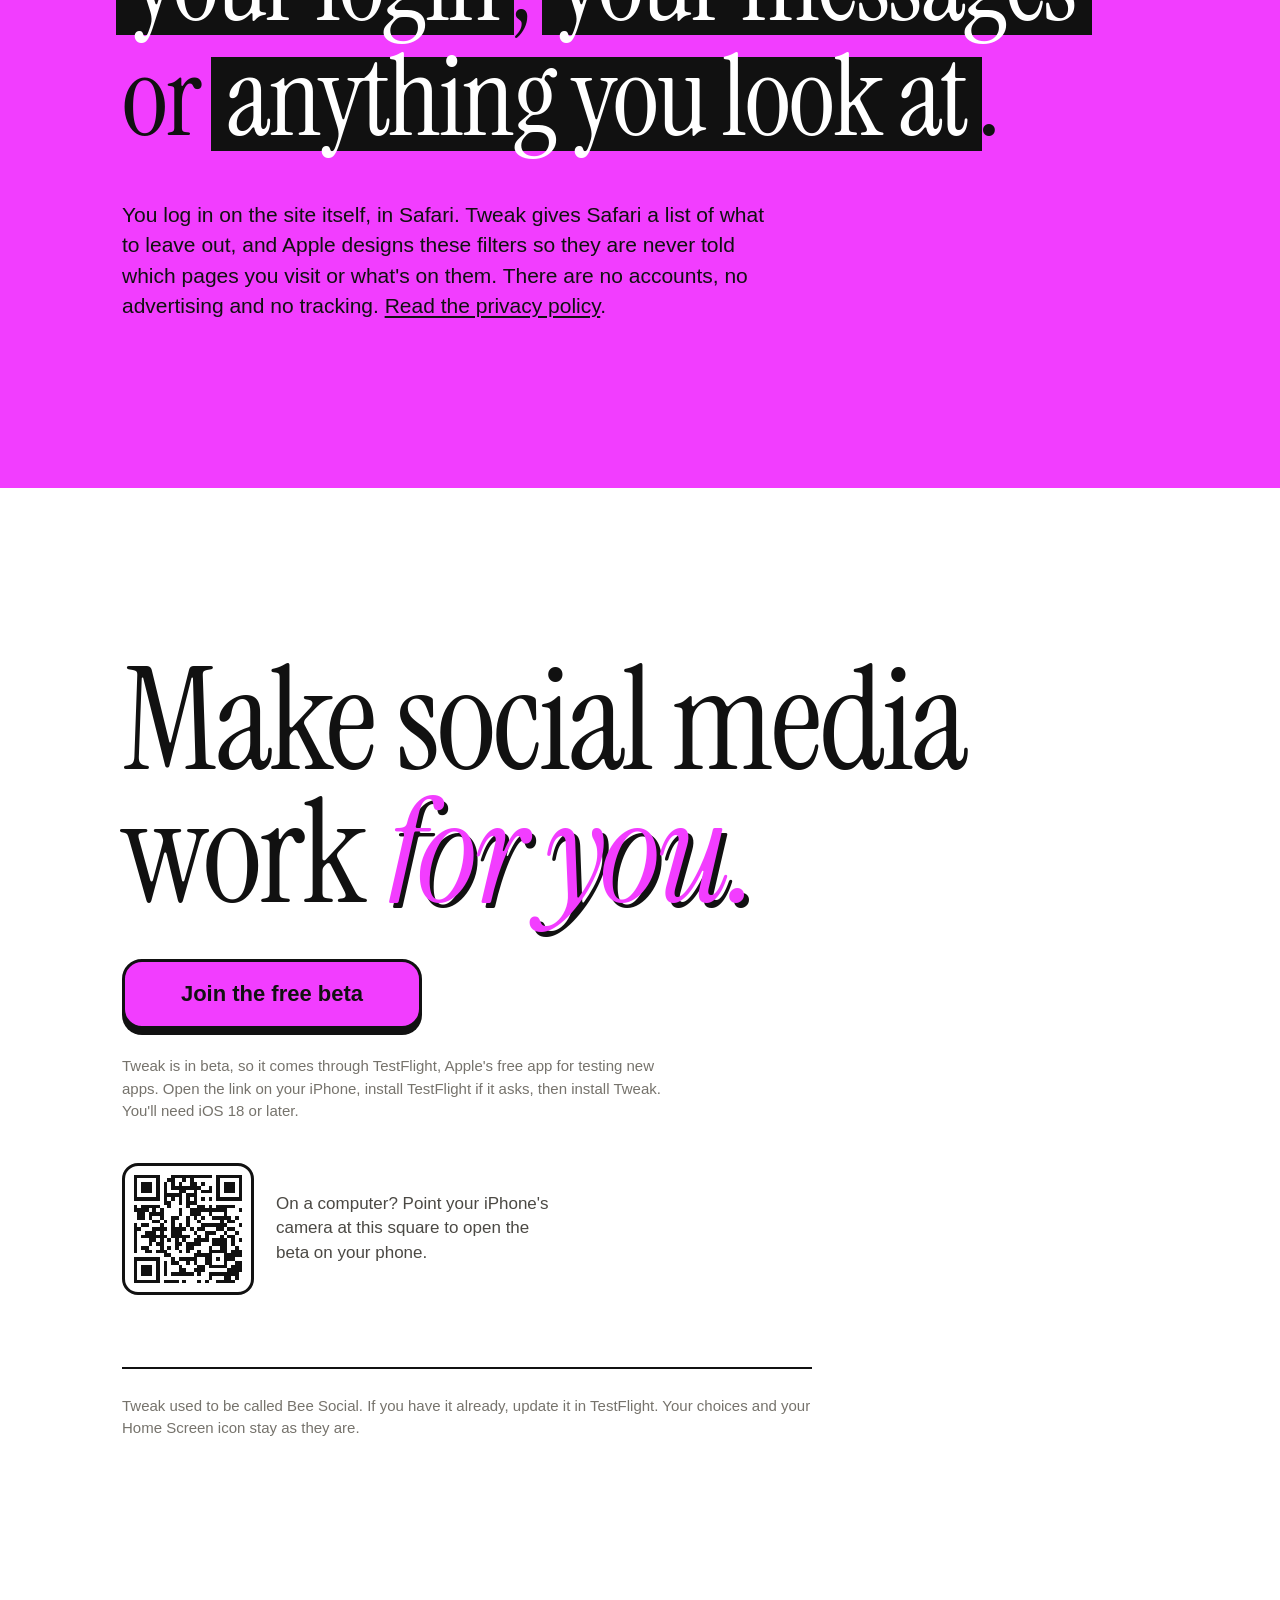
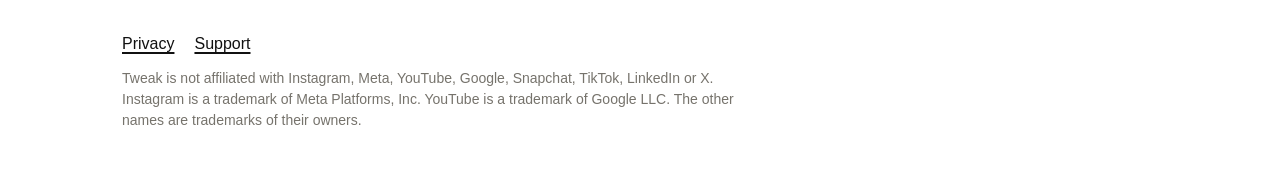
==== commit 32adaff7: "Heading in How it works Co-Authored-By: Claude Opus 5.5 <noreply@anthropic.com>" ====
--- a/index.html
+++ b/index.html
@@ -337,7 +337,7 @@
       <p class="quick" data-in>Setting up takes about a minute, and Tweak walks you through every tap.</p>
 
       <div class="best">
-        <h3 data-rise>The world's best feed editor.</h3>
+        <h3 data-rise>The world's best social media feed editor.</h3>
         <ul>
           <li data-in style="--i:0"><b>Focused.</b> It does one job: your feed, the way you want it.</li>
           <li data-in style="--i:1"><b>Light.</b> It's Safari's own filter, so nothing extra runs on the page.</li>
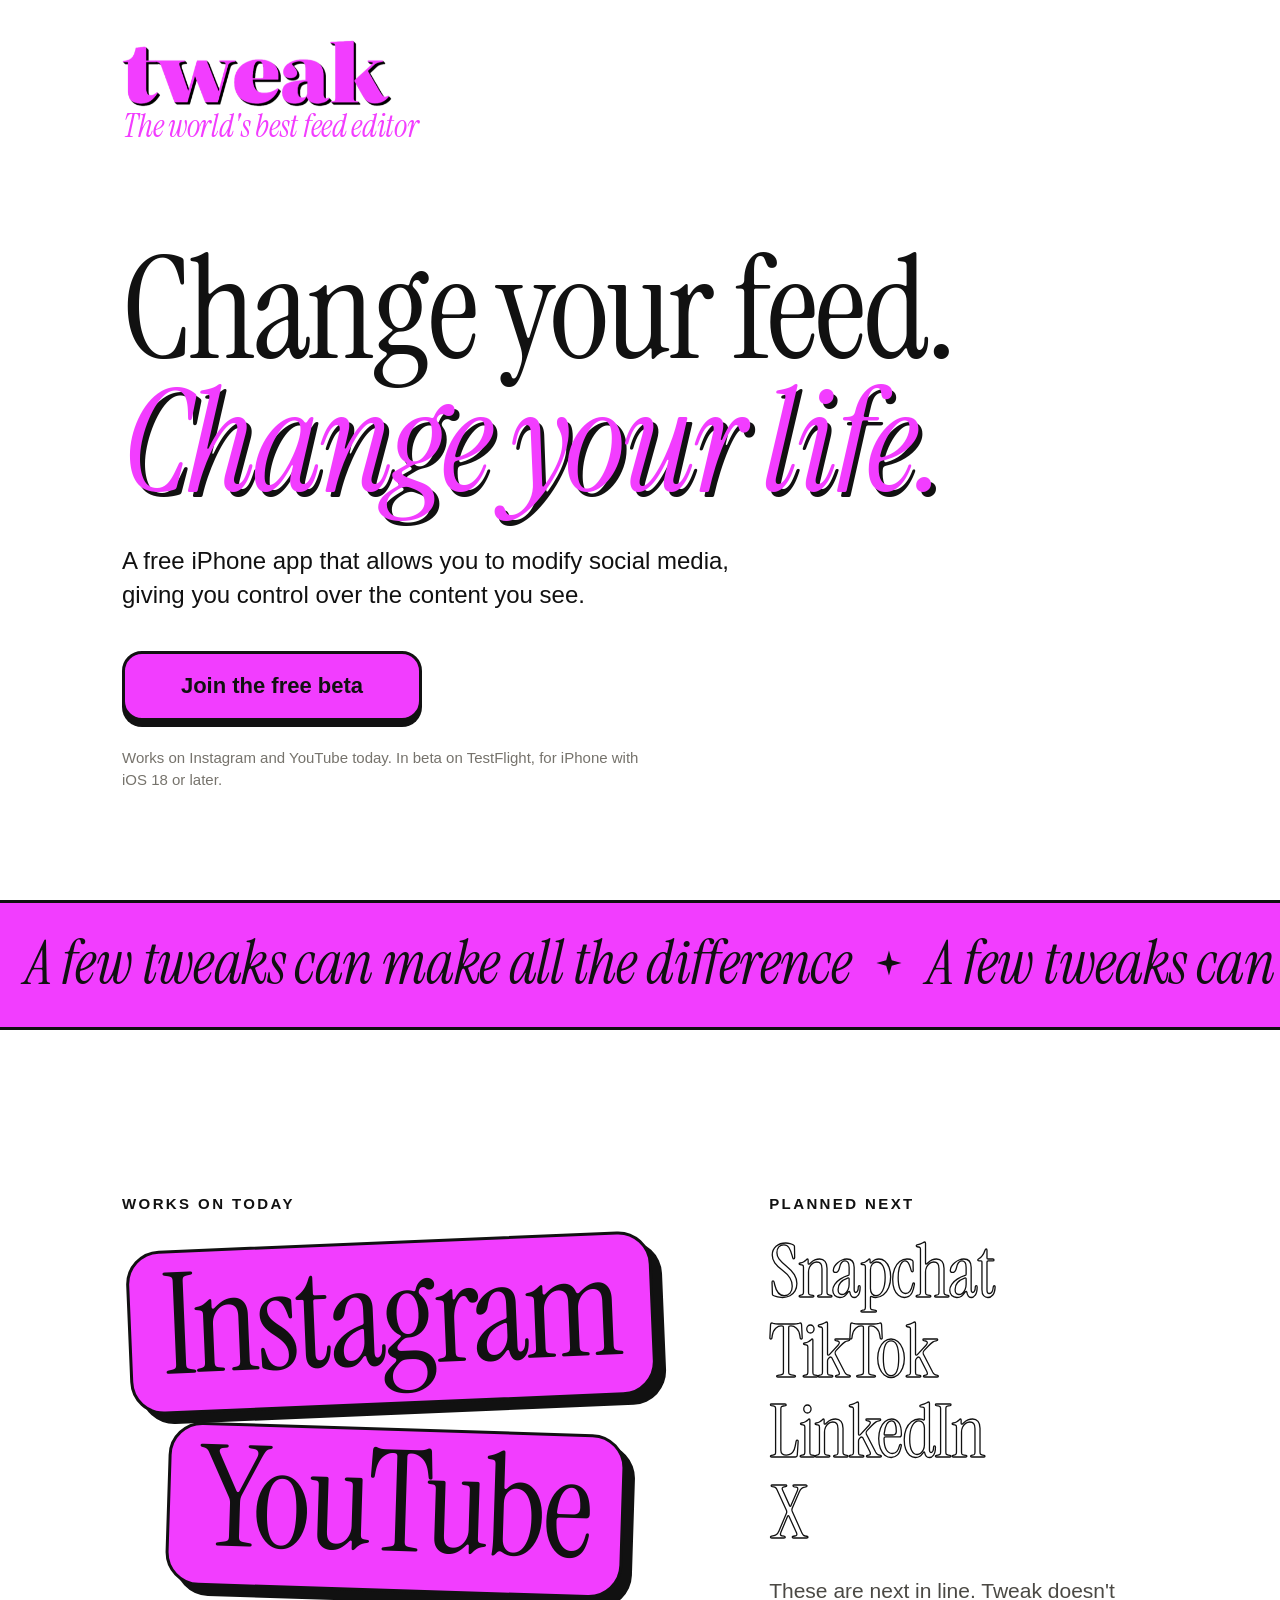
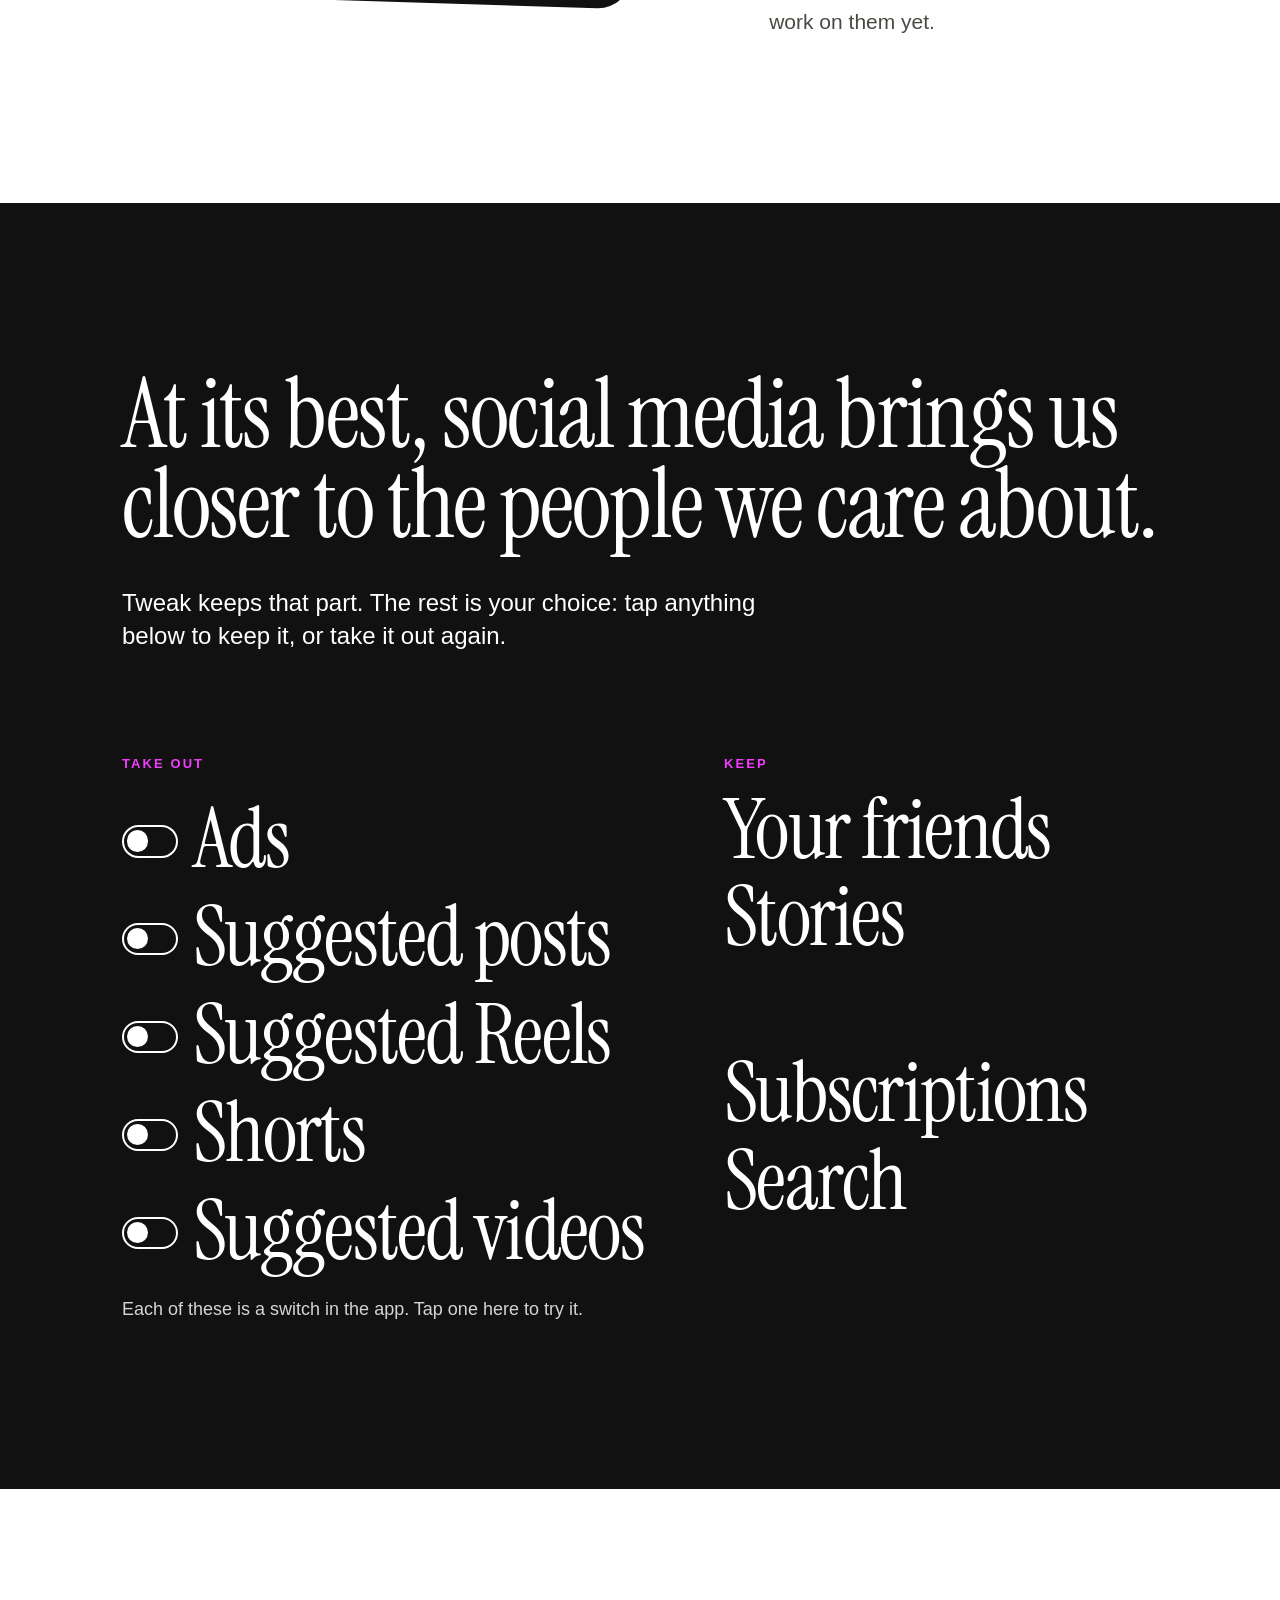
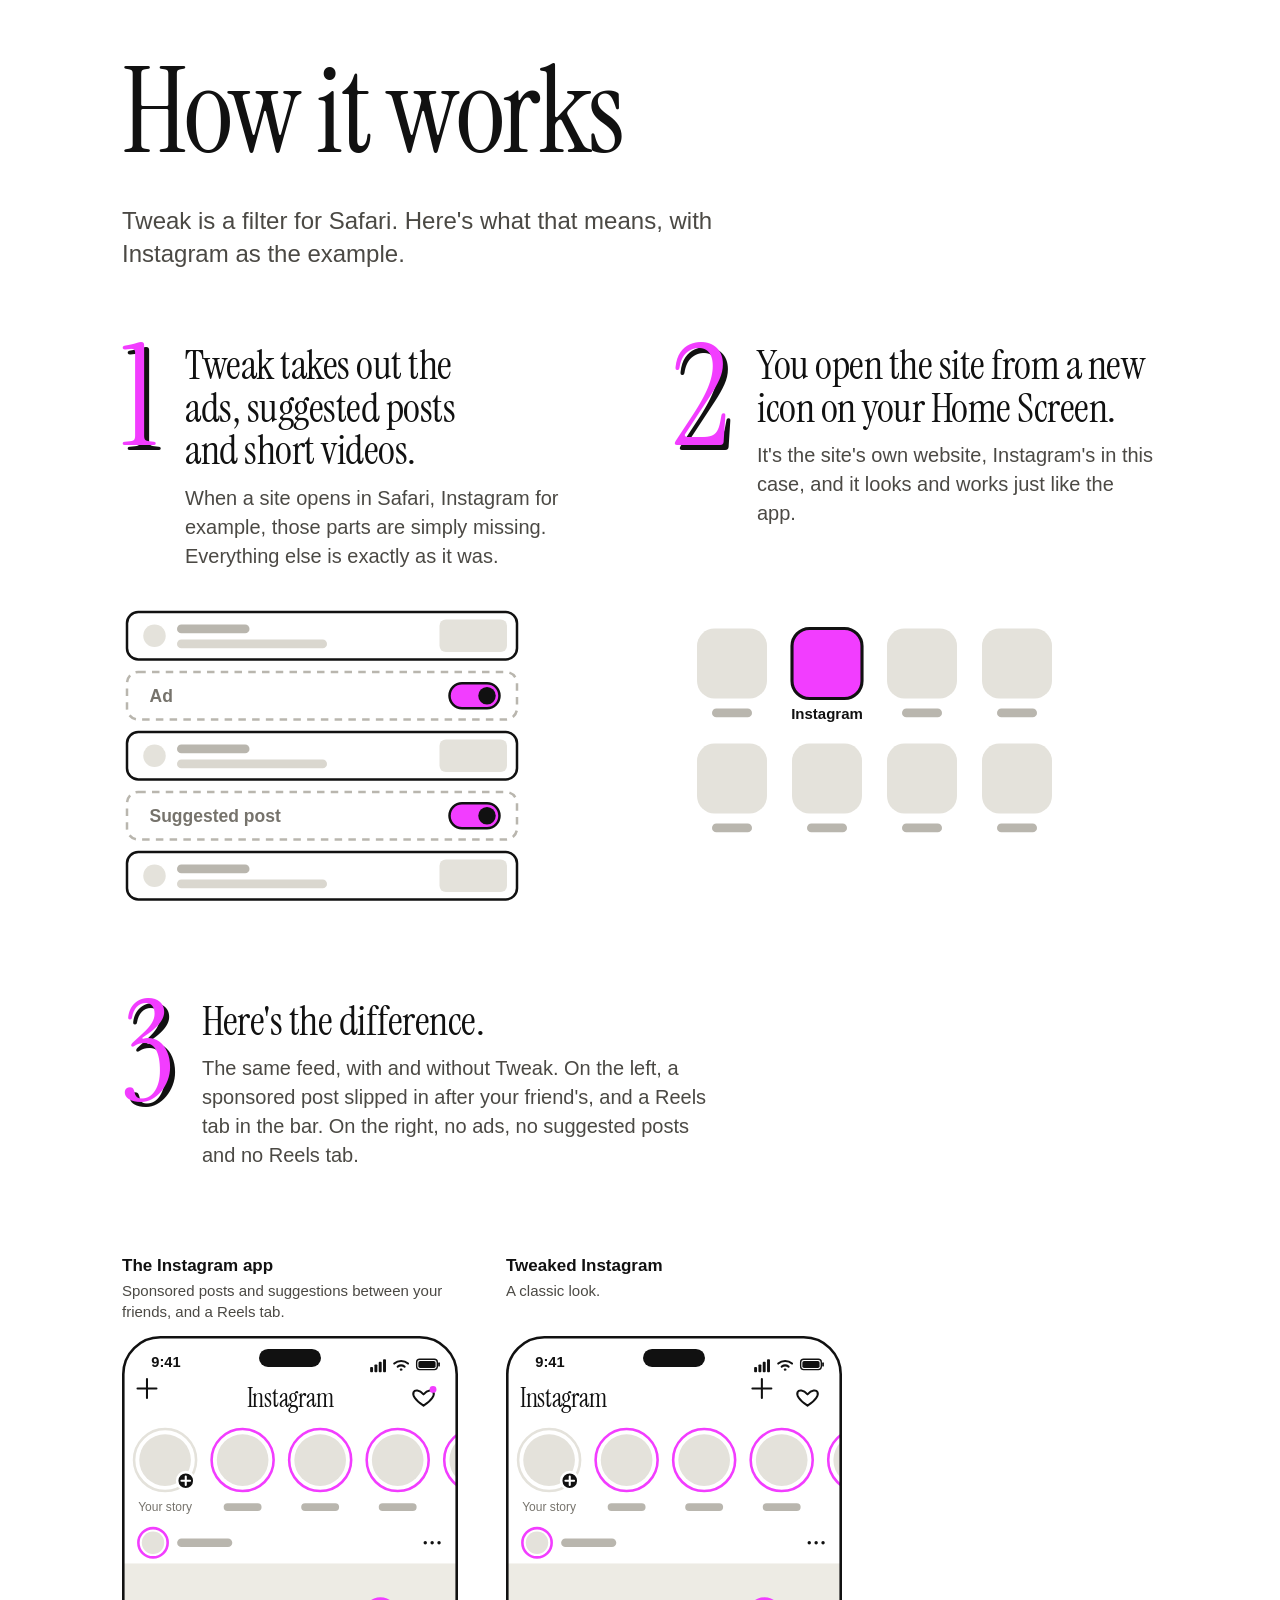
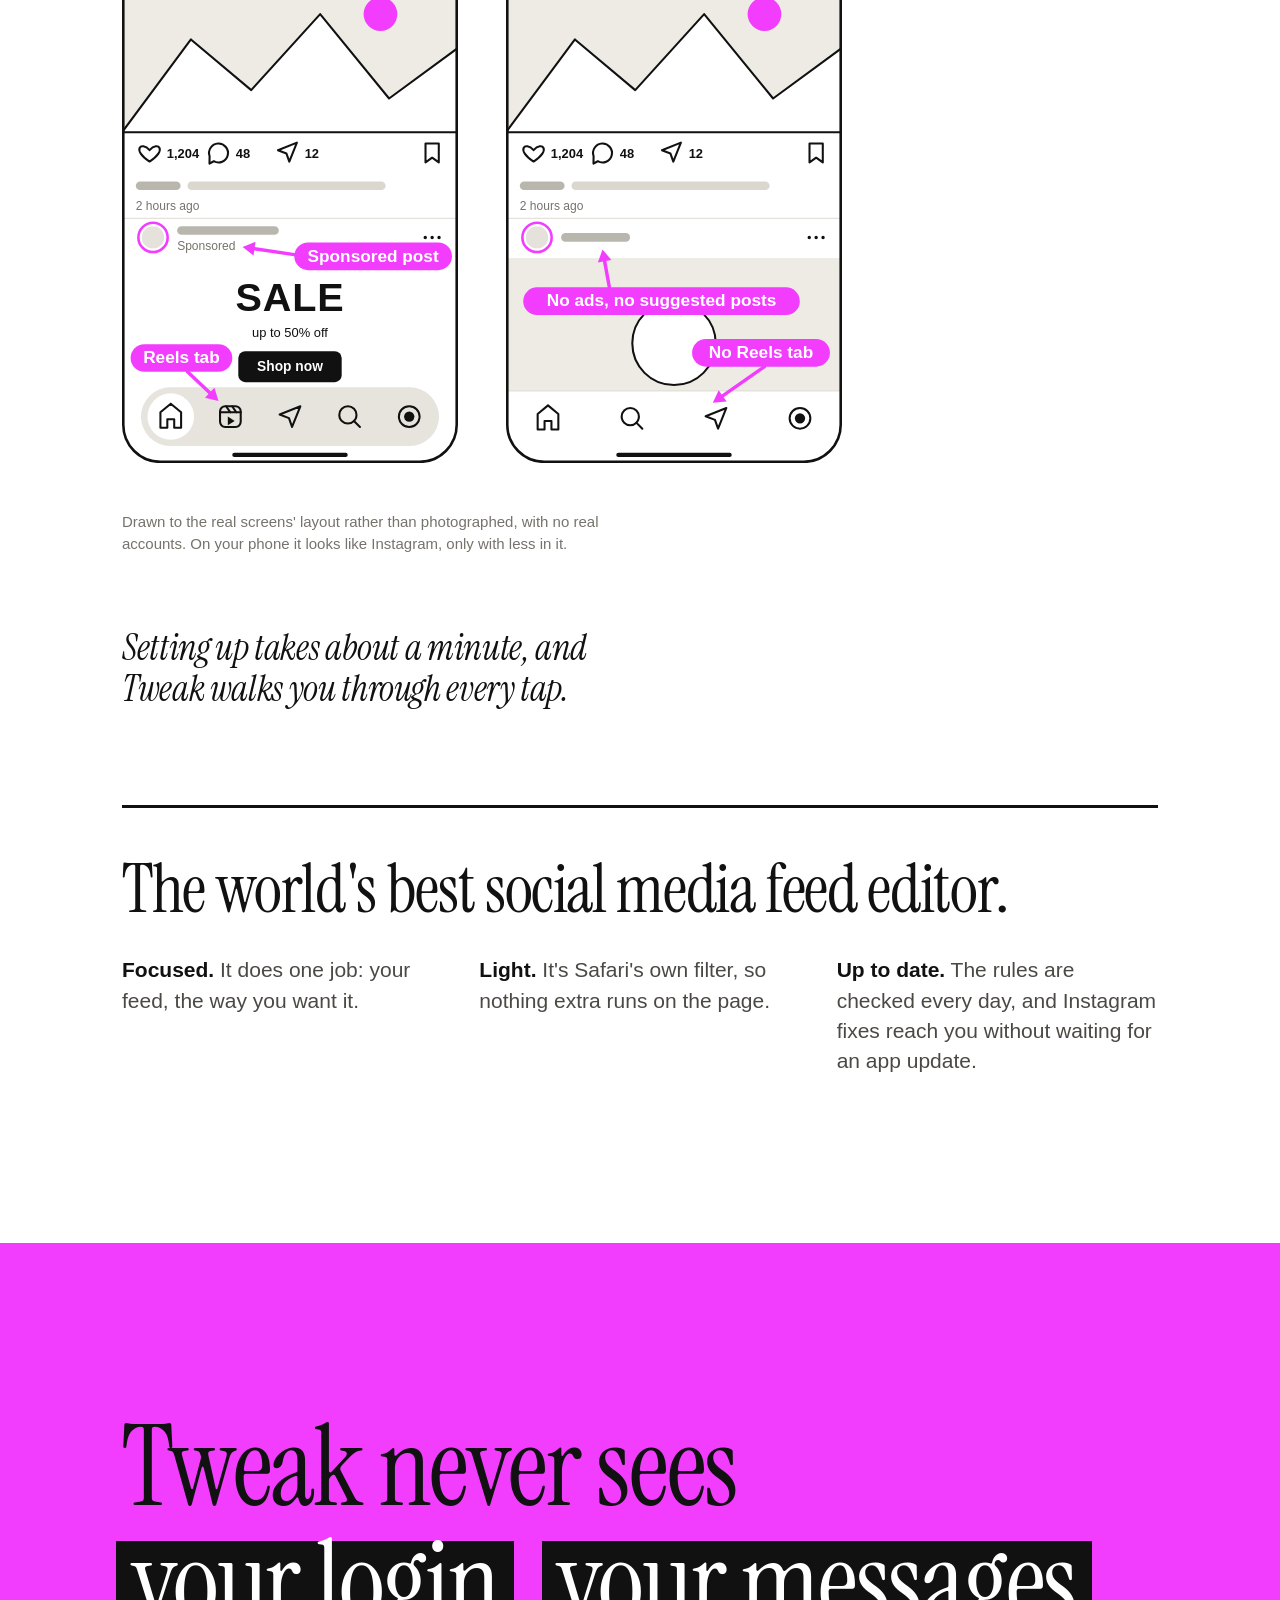
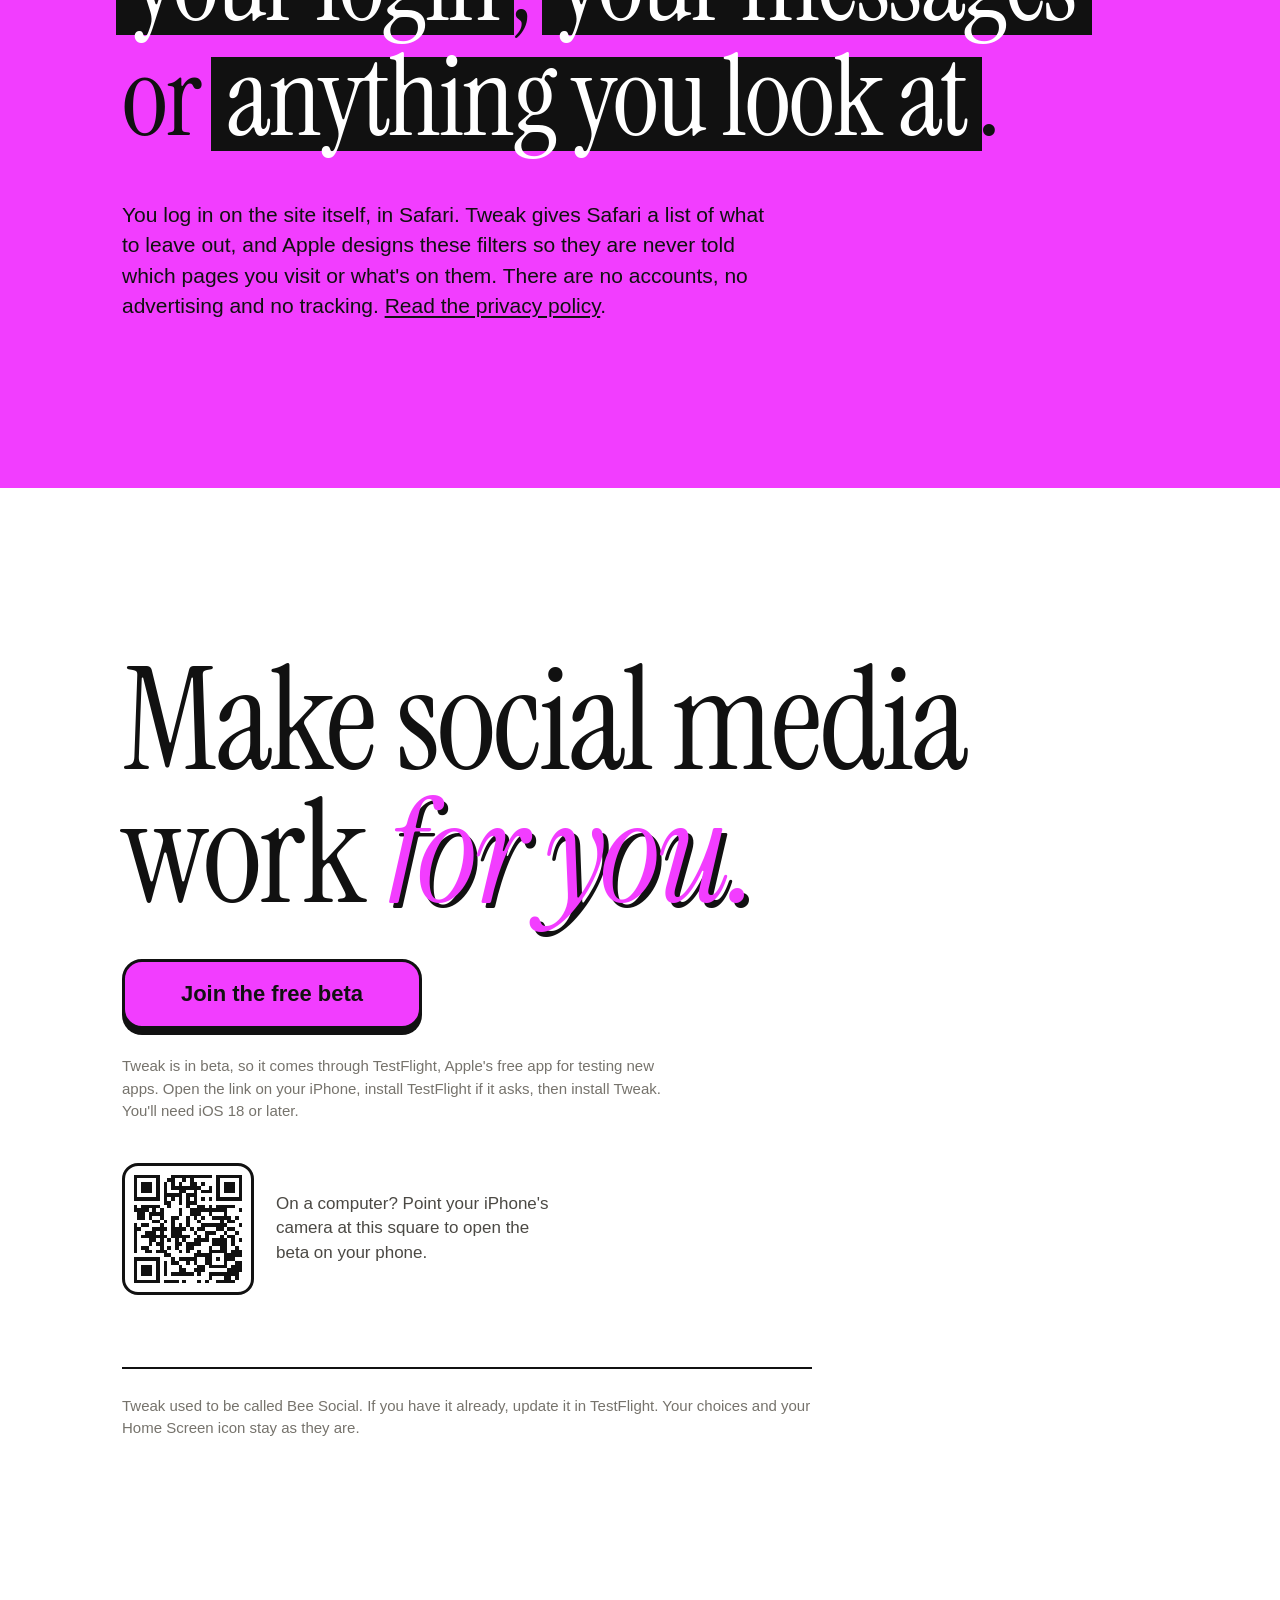
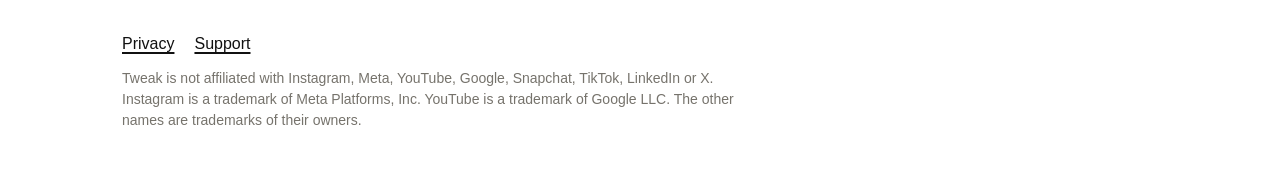
==== commit 761f38d0: "New line under the headline" ====
--- a/index.html
+++ b/index.html
@@ -4,11 +4,11 @@
   <meta charset="utf-8">
   <meta name="viewport" content="width=device-width, initial-scale=1, viewport-fit=cover">
   <title>Tweak: change your feed, change your life</title>
-  <meta name="description" content="A free iPhone app that lets you modify social media, letting you control what content you see and what you don't. Works on Instagram and YouTube today. It never sees your login or anything you look at.">
+  <meta name="description" content="A free iPhone app that allows you to modify social media, giving you control over the content you see. Works on Instagram and YouTube today. It never sees your login or anything you look at.">
   <meta name="theme-color" content="#ffffff">
   <meta property="og:type" content="website">
   <meta property="og:title" content="Change your feed. Change your life.">
-  <meta property="og:description" content="Tweak is a free iPhone app that lets you modify social media, letting you control what content you see and what you don't.">
+  <meta property="og:description" content="Tweak is a free iPhone app that allows you to modify social media, giving you control over the content you see.">
   <meta property="og:image" content="https://beesocial-app.github.io/img/share.png">
   <meta name="twitter:card" content="summary_large_image">
   <link rel="preload" href="fonts/InstrumentSerif-Regular.ttf" as="font" type="font/ttf" crossorigin>
@@ -36,7 +36,7 @@
     <p class="kicker late" style="--d:0.1s">The world's best feed editor</p>
     <div class="hero-body">
       <h1 aria-label="Change your feed. Change your life."><span aria-hidden="true"><span class="line"><span class="w" style="--i:0"><span>Change</span></span> <span class="w" style="--i:1"><span>your</span></span> <span class="w" style="--i:2"><span>feed.</span></span></span> <em class="line"><span class="w" style="--i:4"><span>Change</span></span> <span class="w" style="--i:5"><span>your</span></span> <span class="w" style="--i:6"><span>life.</span></span></em></span></h1>
-      <p class="lead late" style="--d:0.8s">A free iPhone app that lets you modify social media, letting you control what content you see and what you don't.</p>
+      <p class="lead late" style="--d:0.8s">A free iPhone app that allows you to modify social media, giving you control over the content you see.</p>
       <p class="cta late" style="--d:0.95s"><a class="button" href="https://testflight.apple.com/join/MtZmARmG"><span>Join the free beta</span></a></p>
       <p class="fine late" style="--d:1.05s">Works on Instagram and YouTube today. In beta on TestFlight, for iPhone with iOS 18 or later.</p>
     </div>
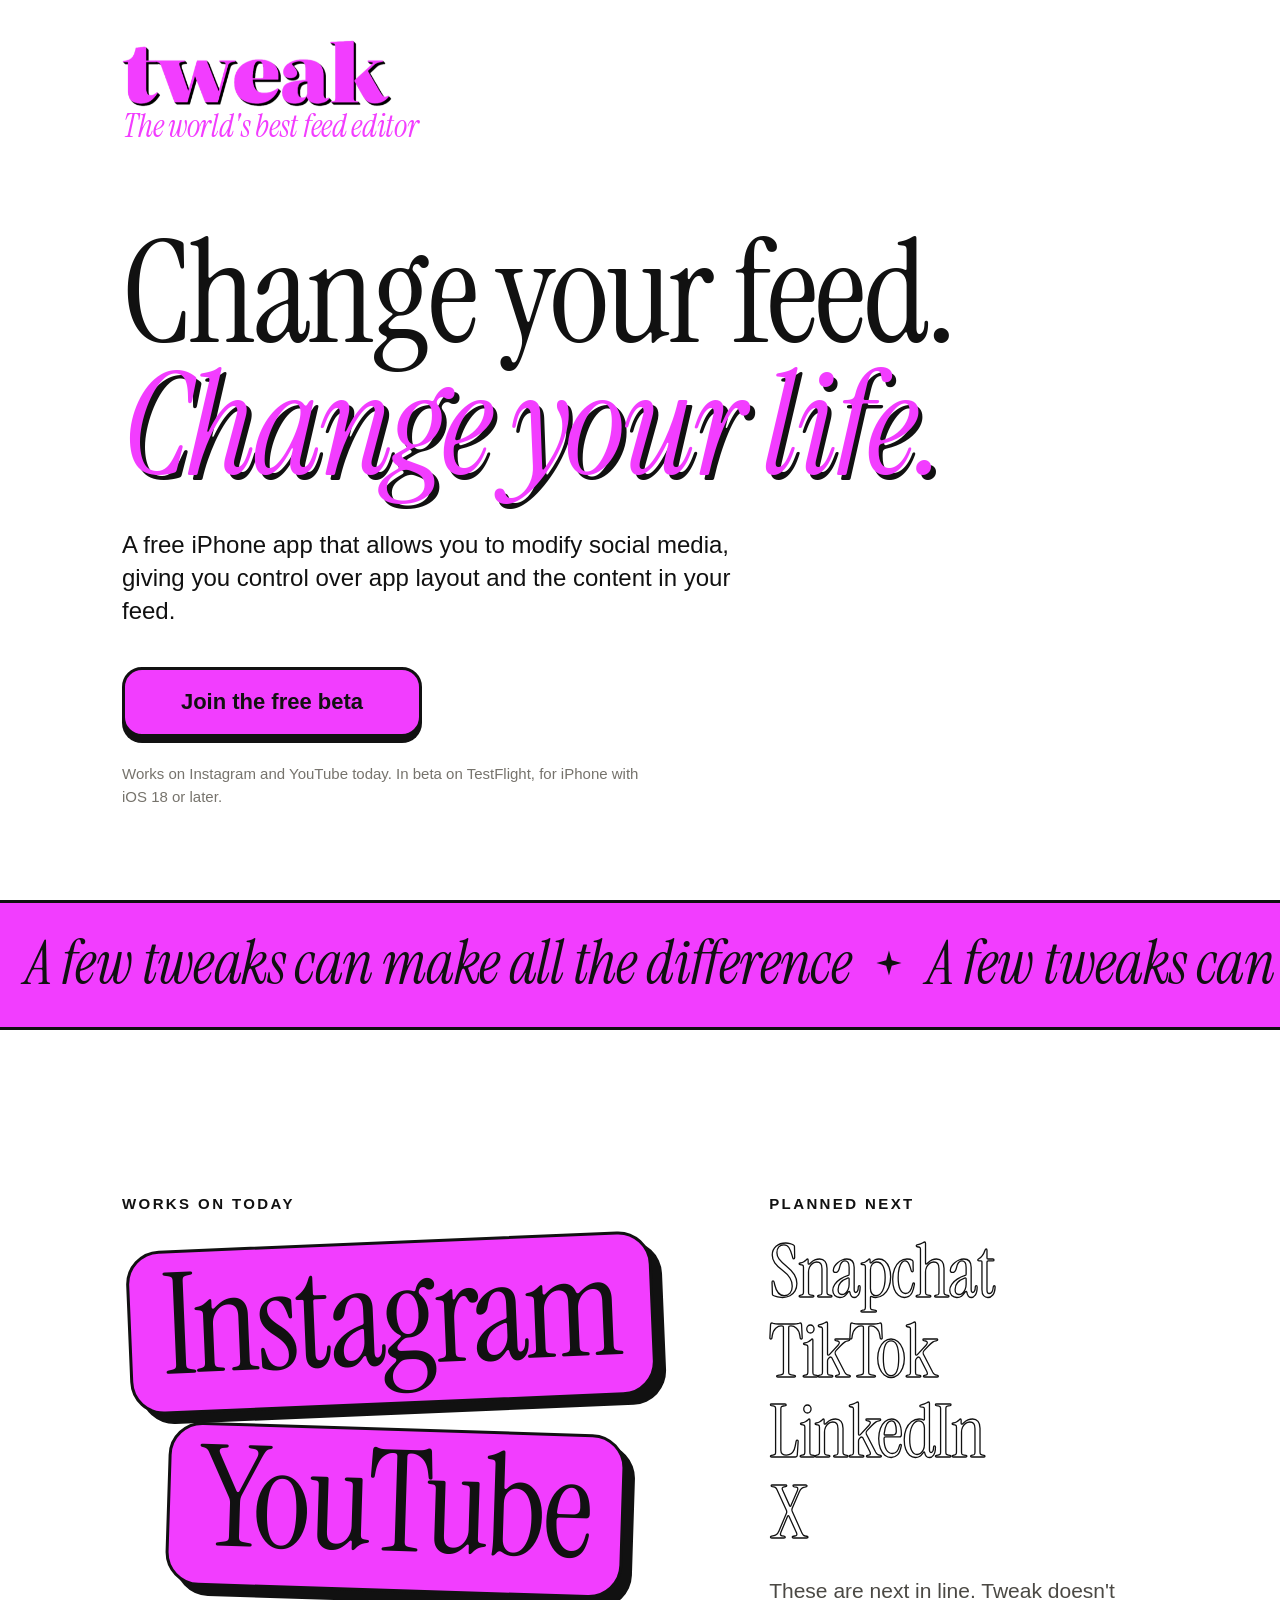
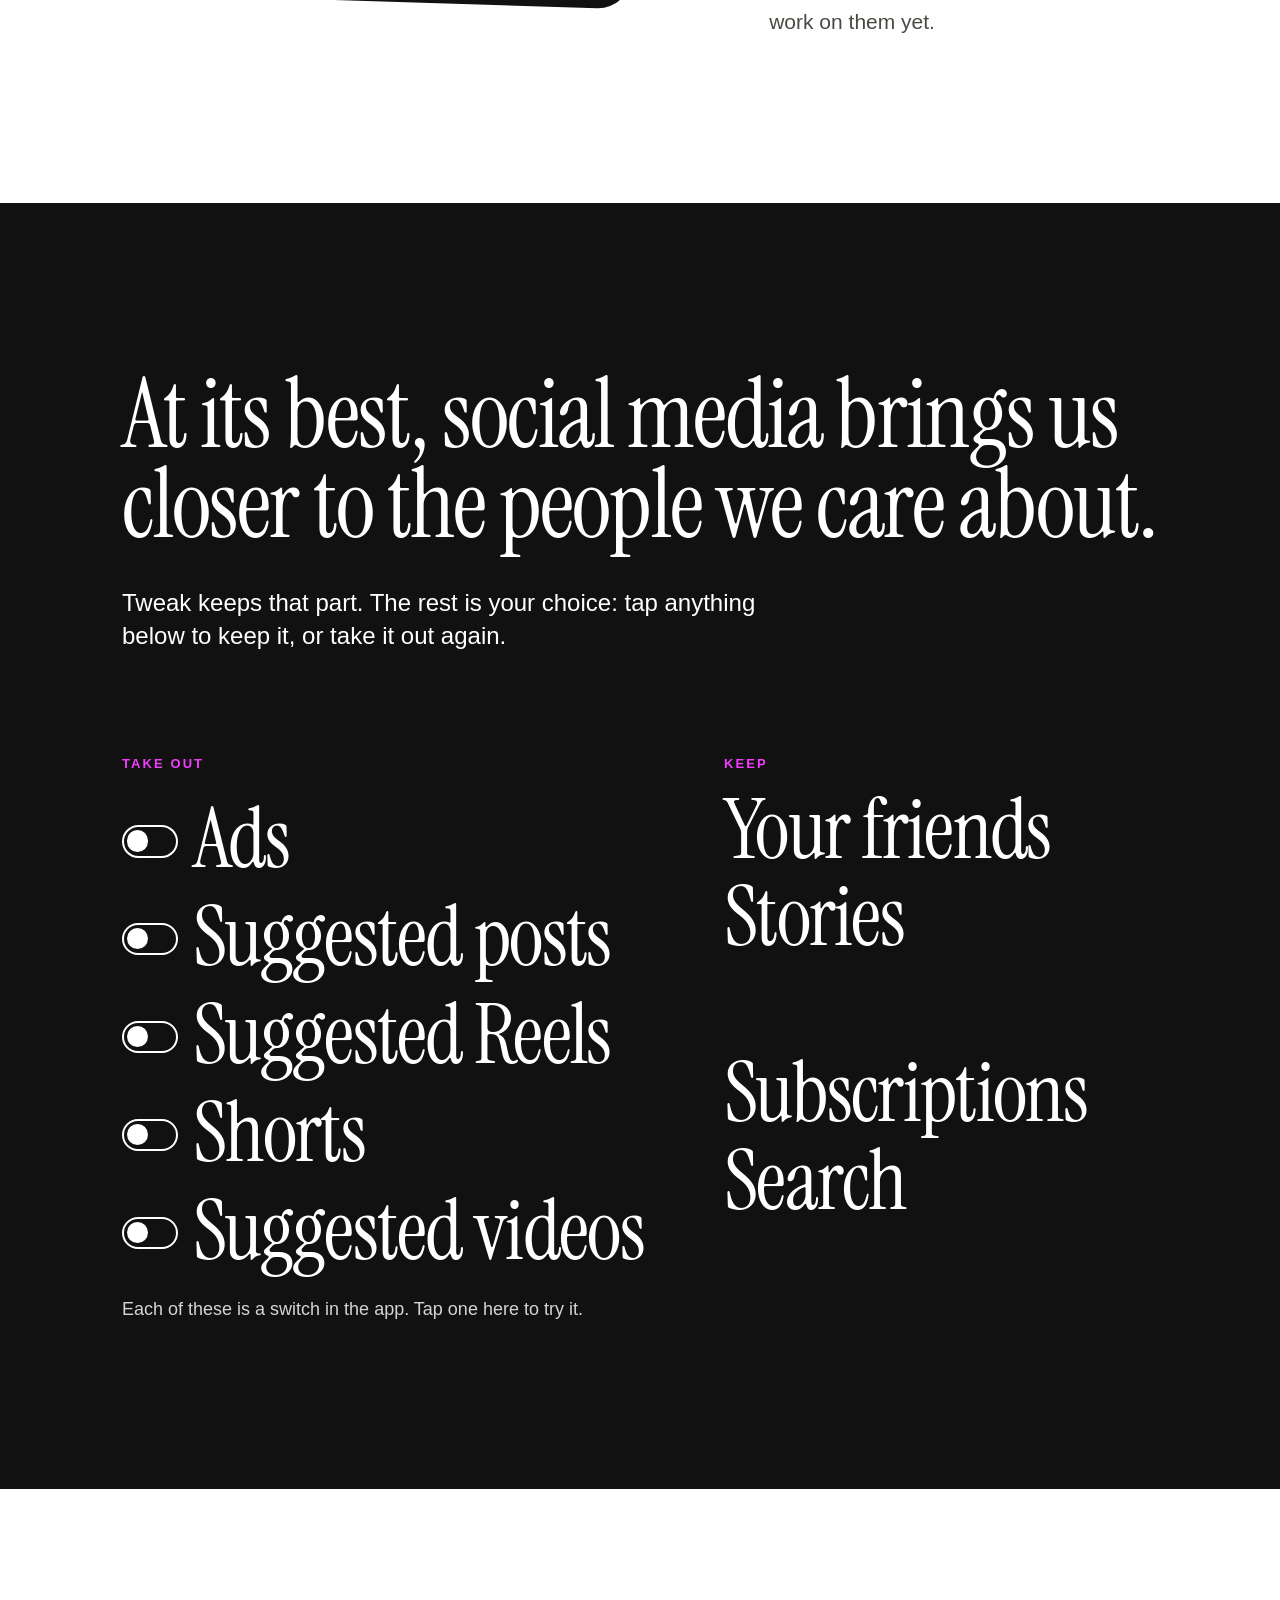
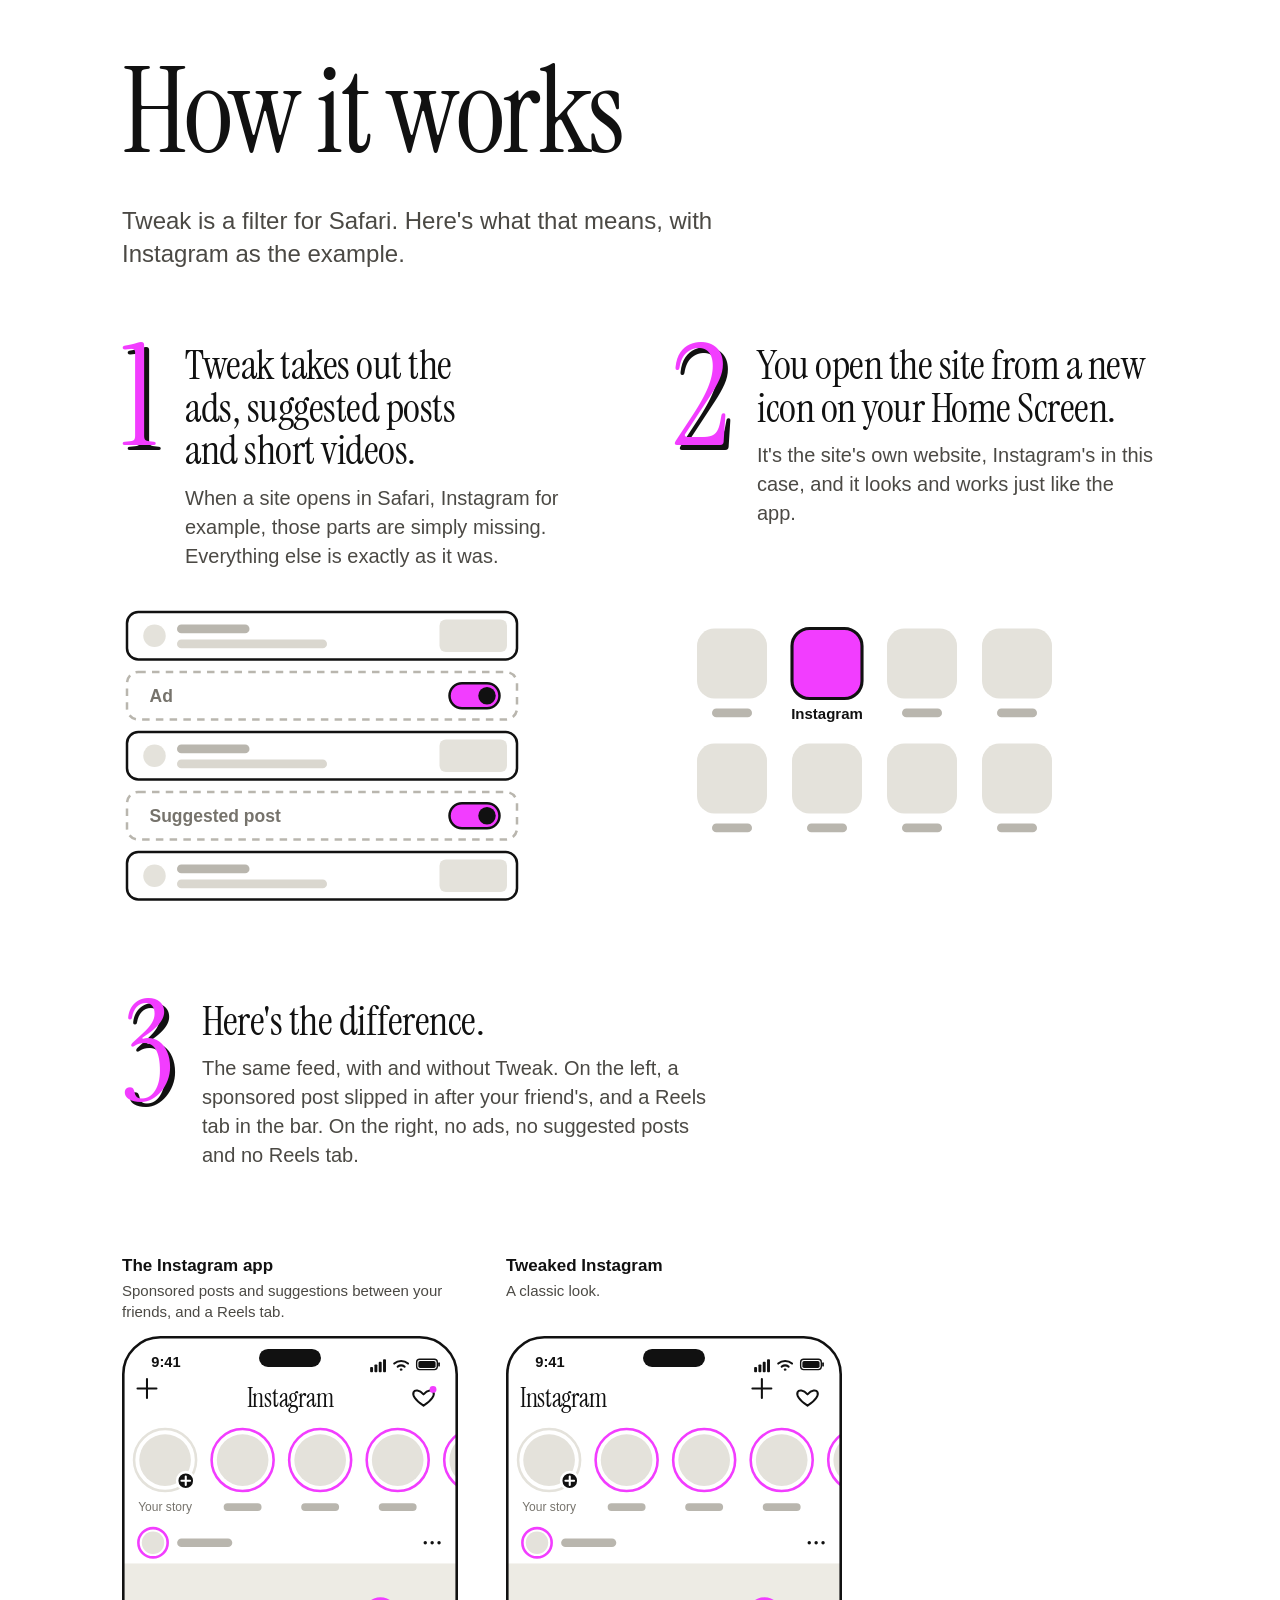
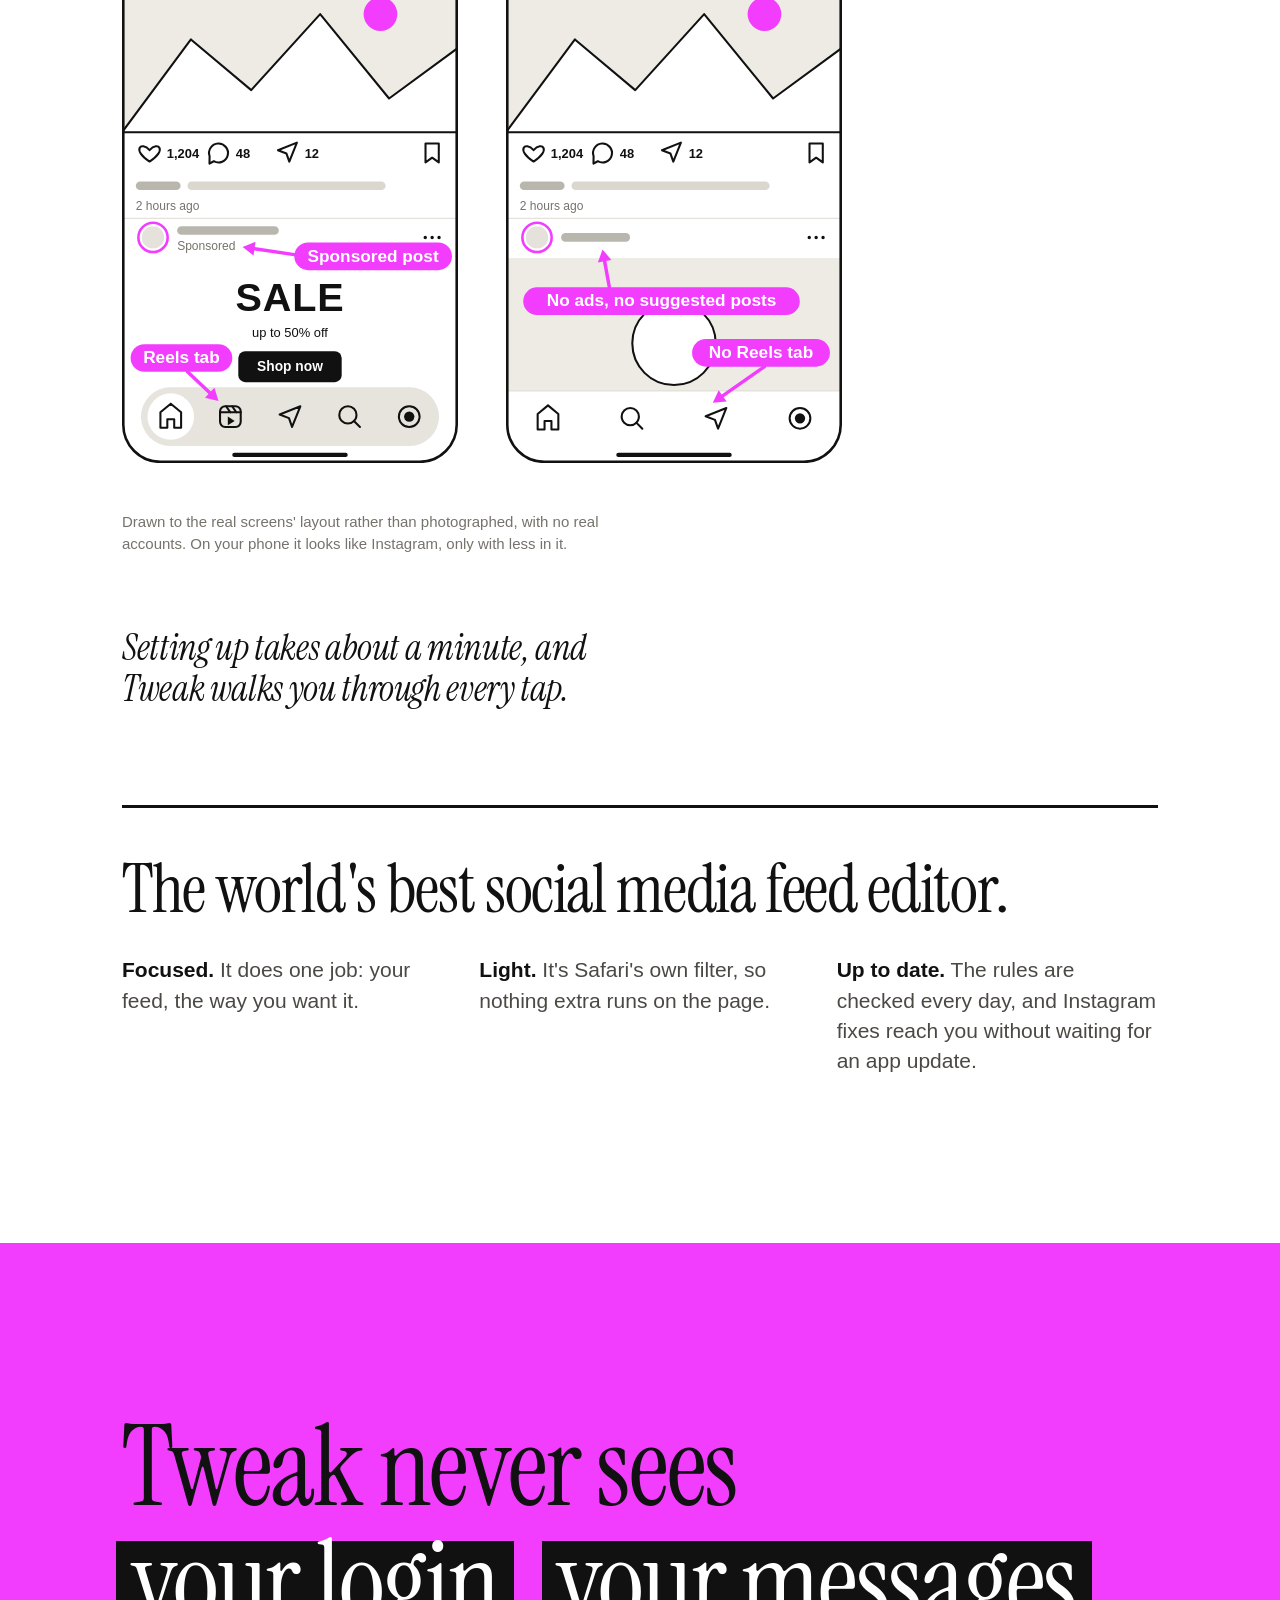
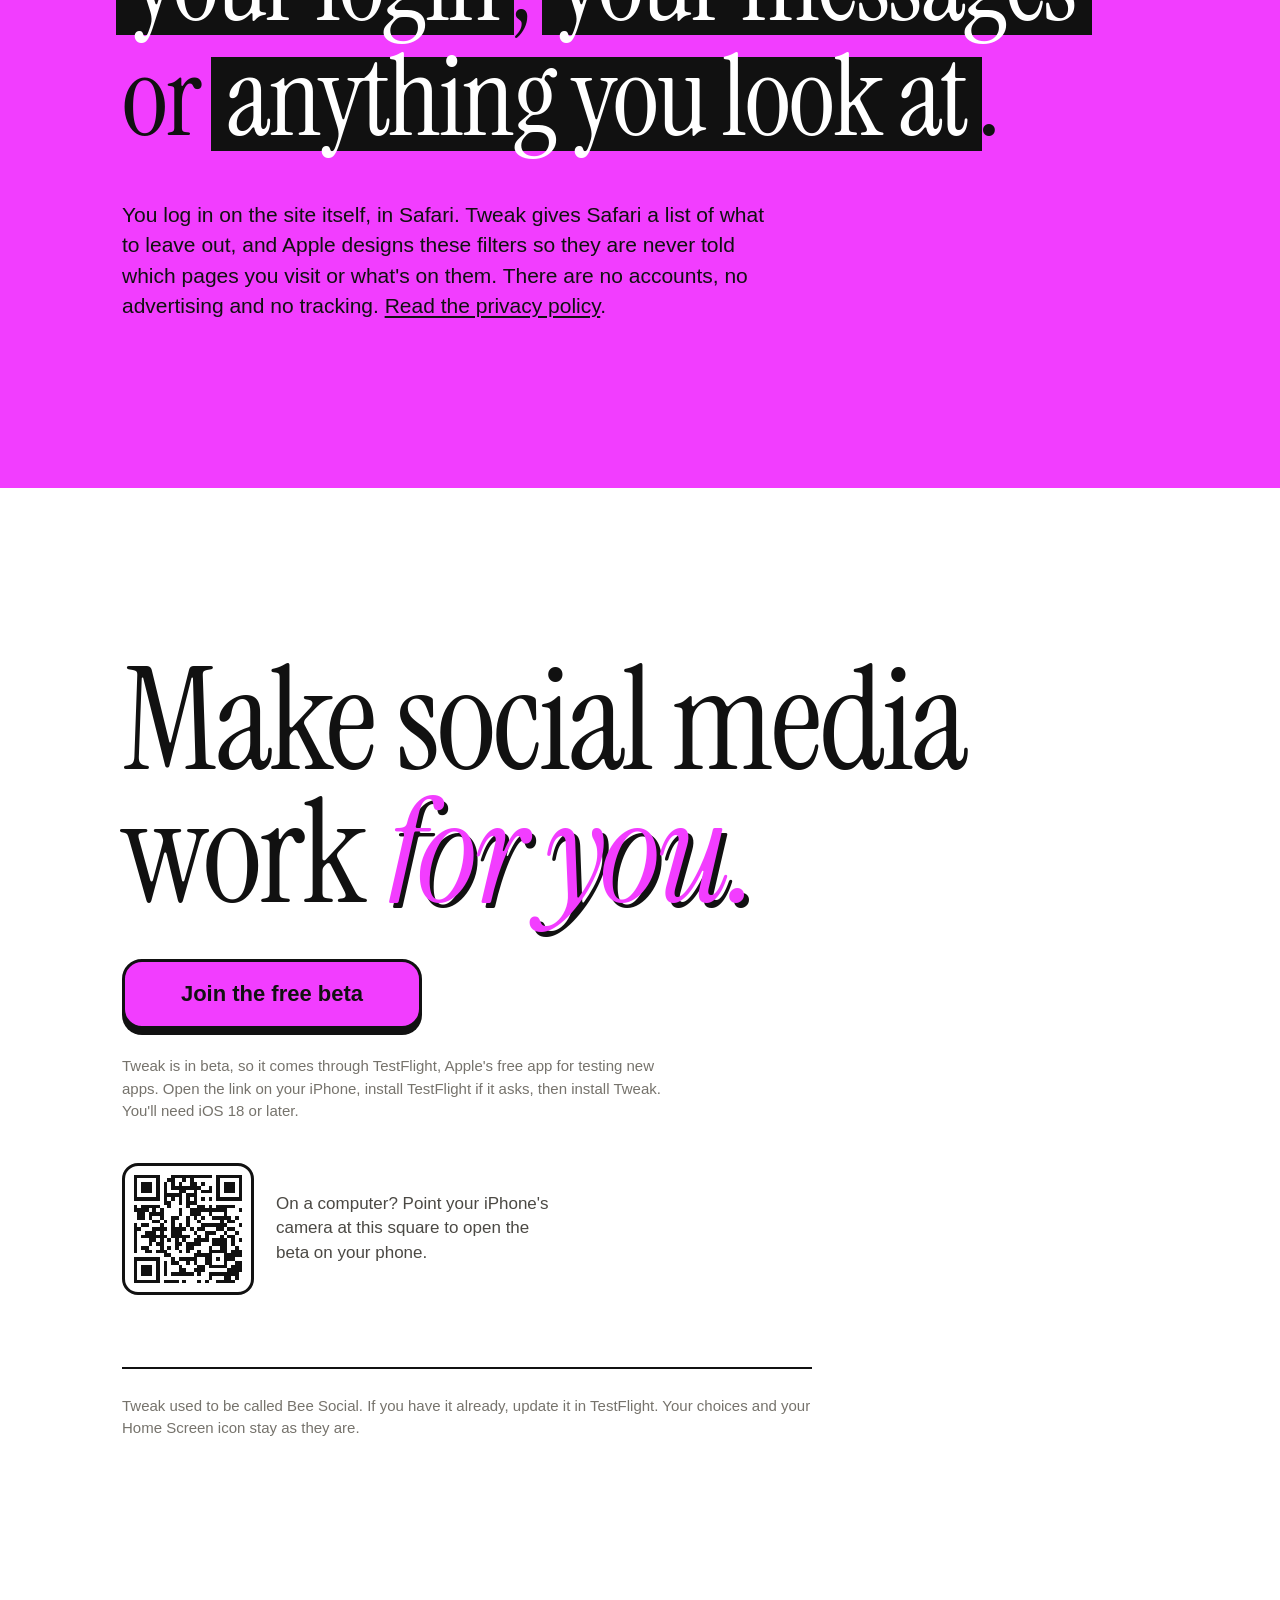
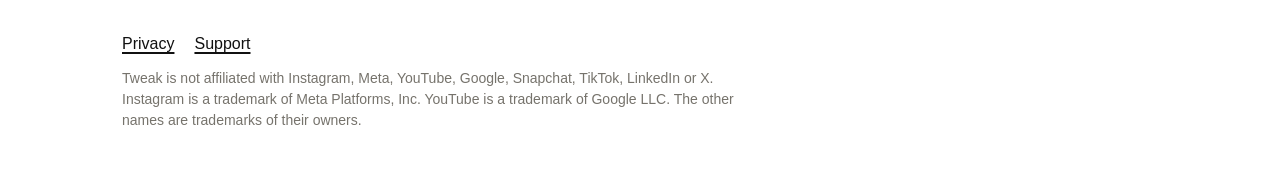
==== commit ee448aa1: "New line under the headline" ====
--- a/index.html
+++ b/index.html
@@ -4,11 +4,11 @@
   <meta charset="utf-8">
   <meta name="viewport" content="width=device-width, initial-scale=1, viewport-fit=cover">
   <title>Tweak: change your feed, change your life</title>
-  <meta name="description" content="A free iPhone app that allows you to modify social media, giving you control over the content you see. Works on Instagram and YouTube today. It never sees your login or anything you look at.">
+  <meta name="description" content="A free iPhone app that allows you to modify social media, giving you control over app layout and the content in your feed. Works on Instagram and YouTube today. It never sees your login or anything you look at.">
   <meta name="theme-color" content="#ffffff">
   <meta property="og:type" content="website">
   <meta property="og:title" content="Change your feed. Change your life.">
-  <meta property="og:description" content="Tweak is a free iPhone app that allows you to modify social media, giving you control over the content you see.">
+  <meta property="og:description" content="Tweak is a free iPhone app that allows you to modify social media, giving you control over app layout and the content in your feed.">
   <meta property="og:image" content="https://beesocial-app.github.io/img/share.png">
   <meta name="twitter:card" content="summary_large_image">
   <link rel="preload" href="fonts/InstrumentSerif-Regular.ttf" as="font" type="font/ttf" crossorigin>
@@ -36,7 +36,7 @@
     <p class="kicker late" style="--d:0.1s">The world's best feed editor</p>
     <div class="hero-body">
       <h1 aria-label="Change your feed. Change your life."><span aria-hidden="true"><span class="line"><span class="w" style="--i:0"><span>Change</span></span> <span class="w" style="--i:1"><span>your</span></span> <span class="w" style="--i:2"><span>feed.</span></span></span> <em class="line"><span class="w" style="--i:4"><span>Change</span></span> <span class="w" style="--i:5"><span>your</span></span> <span class="w" style="--i:6"><span>life.</span></span></em></span></h1>
-      <p class="lead late" style="--d:0.8s">A free iPhone app that allows you to modify social media, giving you control over the content you see.</p>
+      <p class="lead late" style="--d:0.8s">A free iPhone app that allows you to modify social media, giving you control over app layout and the content in your feed.</p>
       <p class="cta late" style="--d:0.95s"><a class="button" href="https://testflight.apple.com/join/MtZmARmG"><span>Join the free beta</span></a></p>
       <p class="fine late" style="--d:1.05s">Works on Instagram and YouTube today. In beta on TestFlight, for iPhone with iOS 18 or later.</p>
     </div>
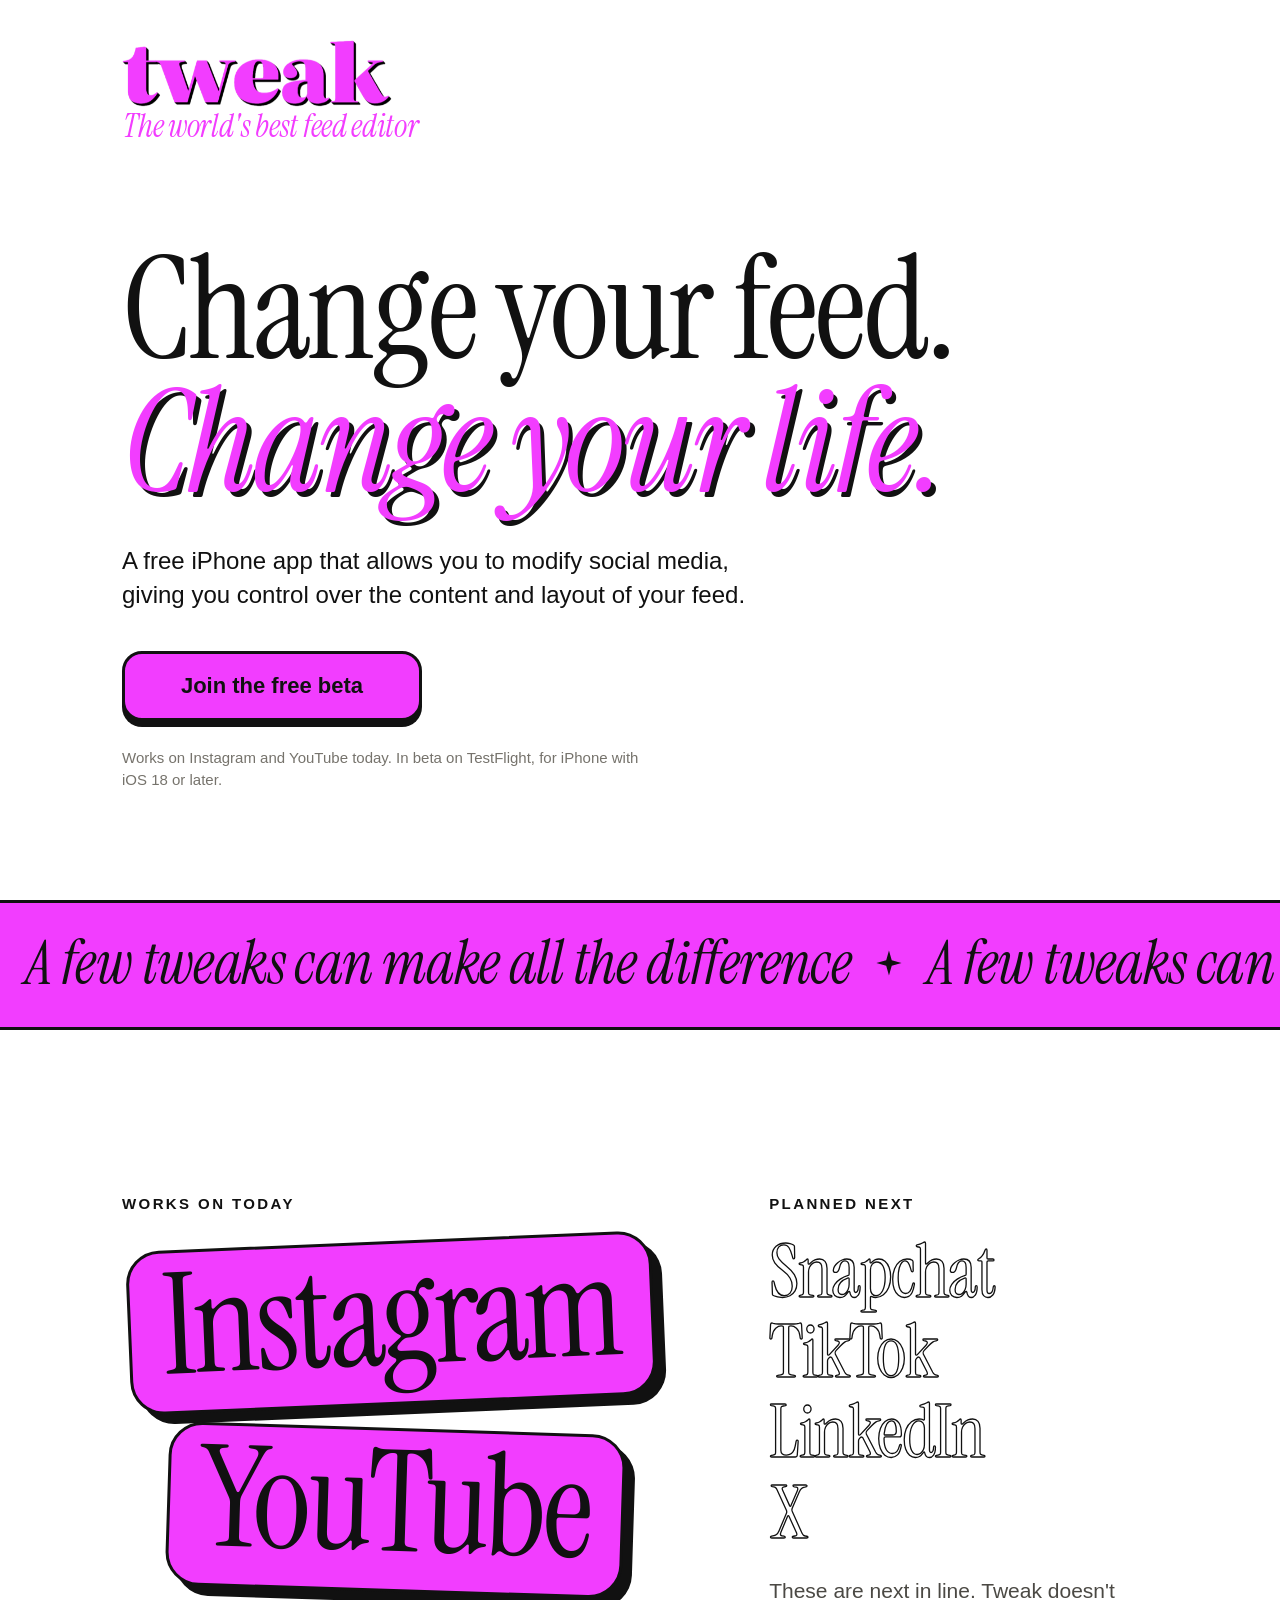
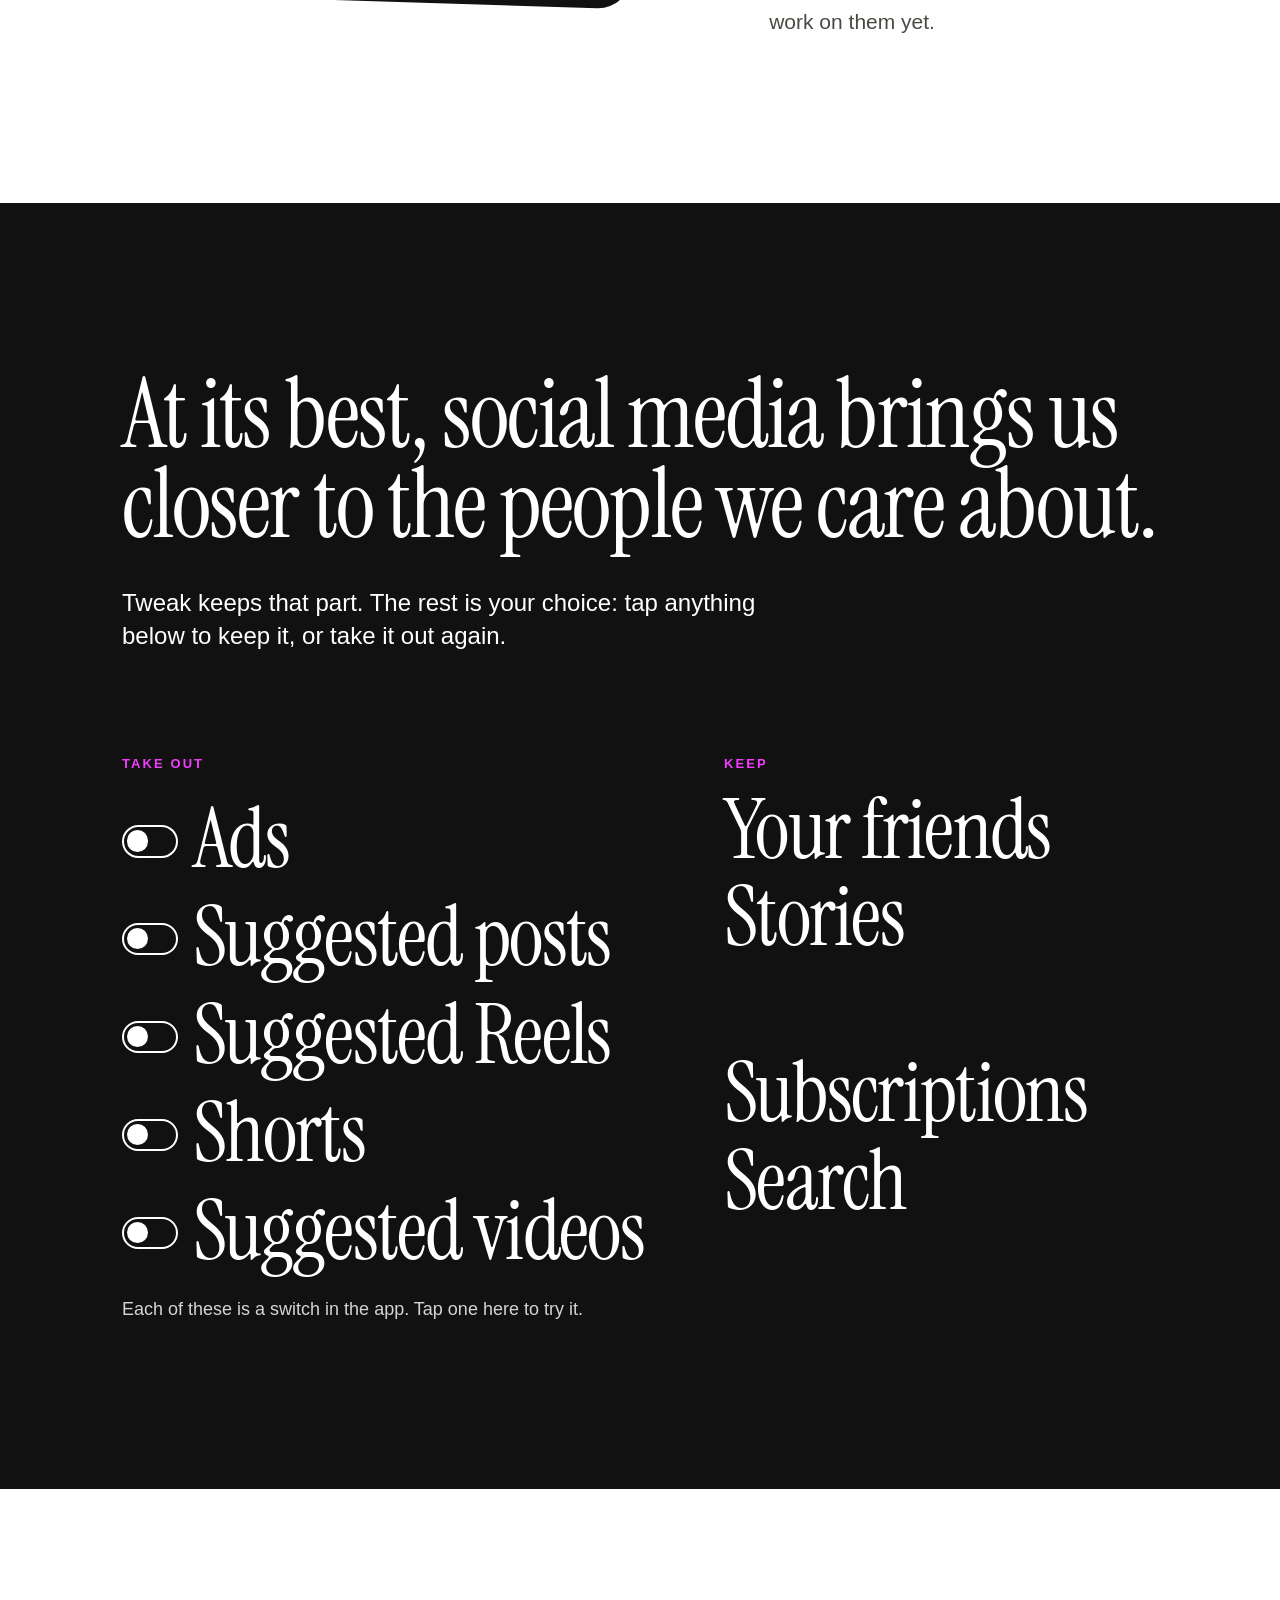
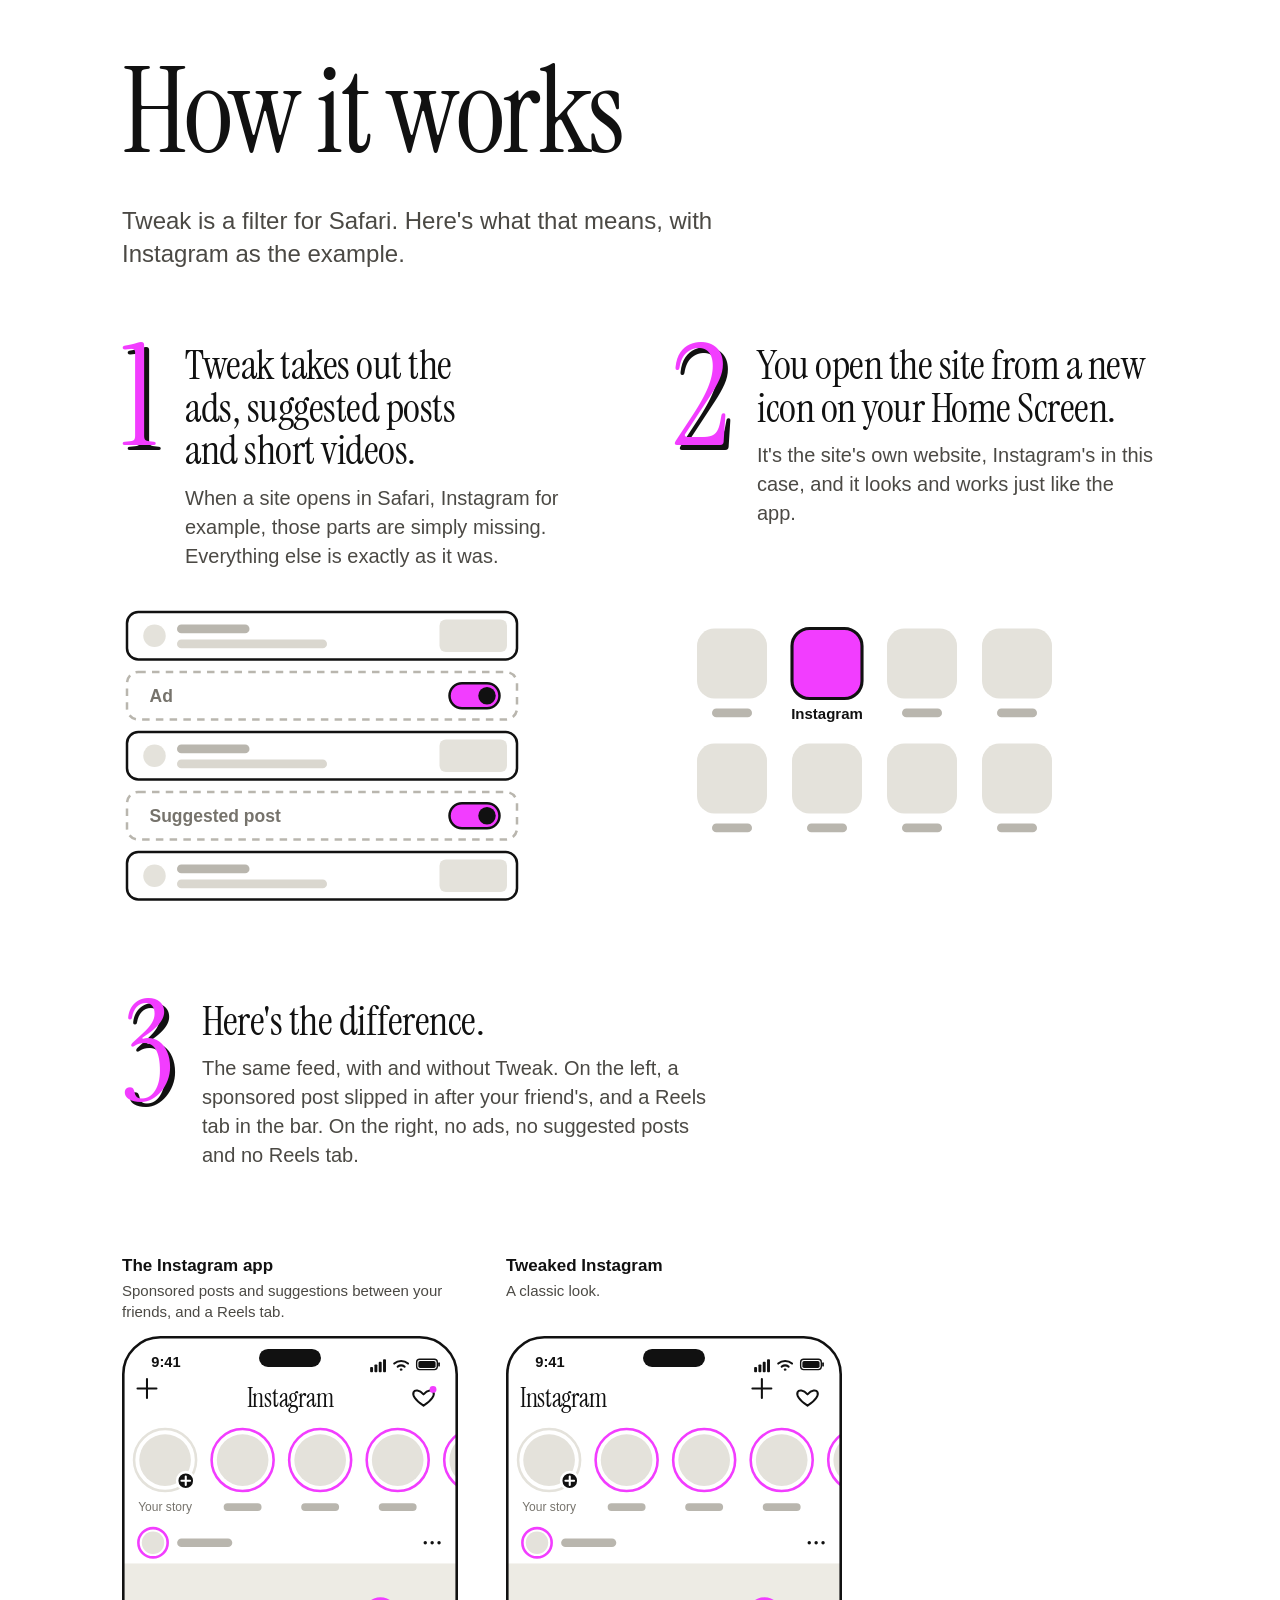
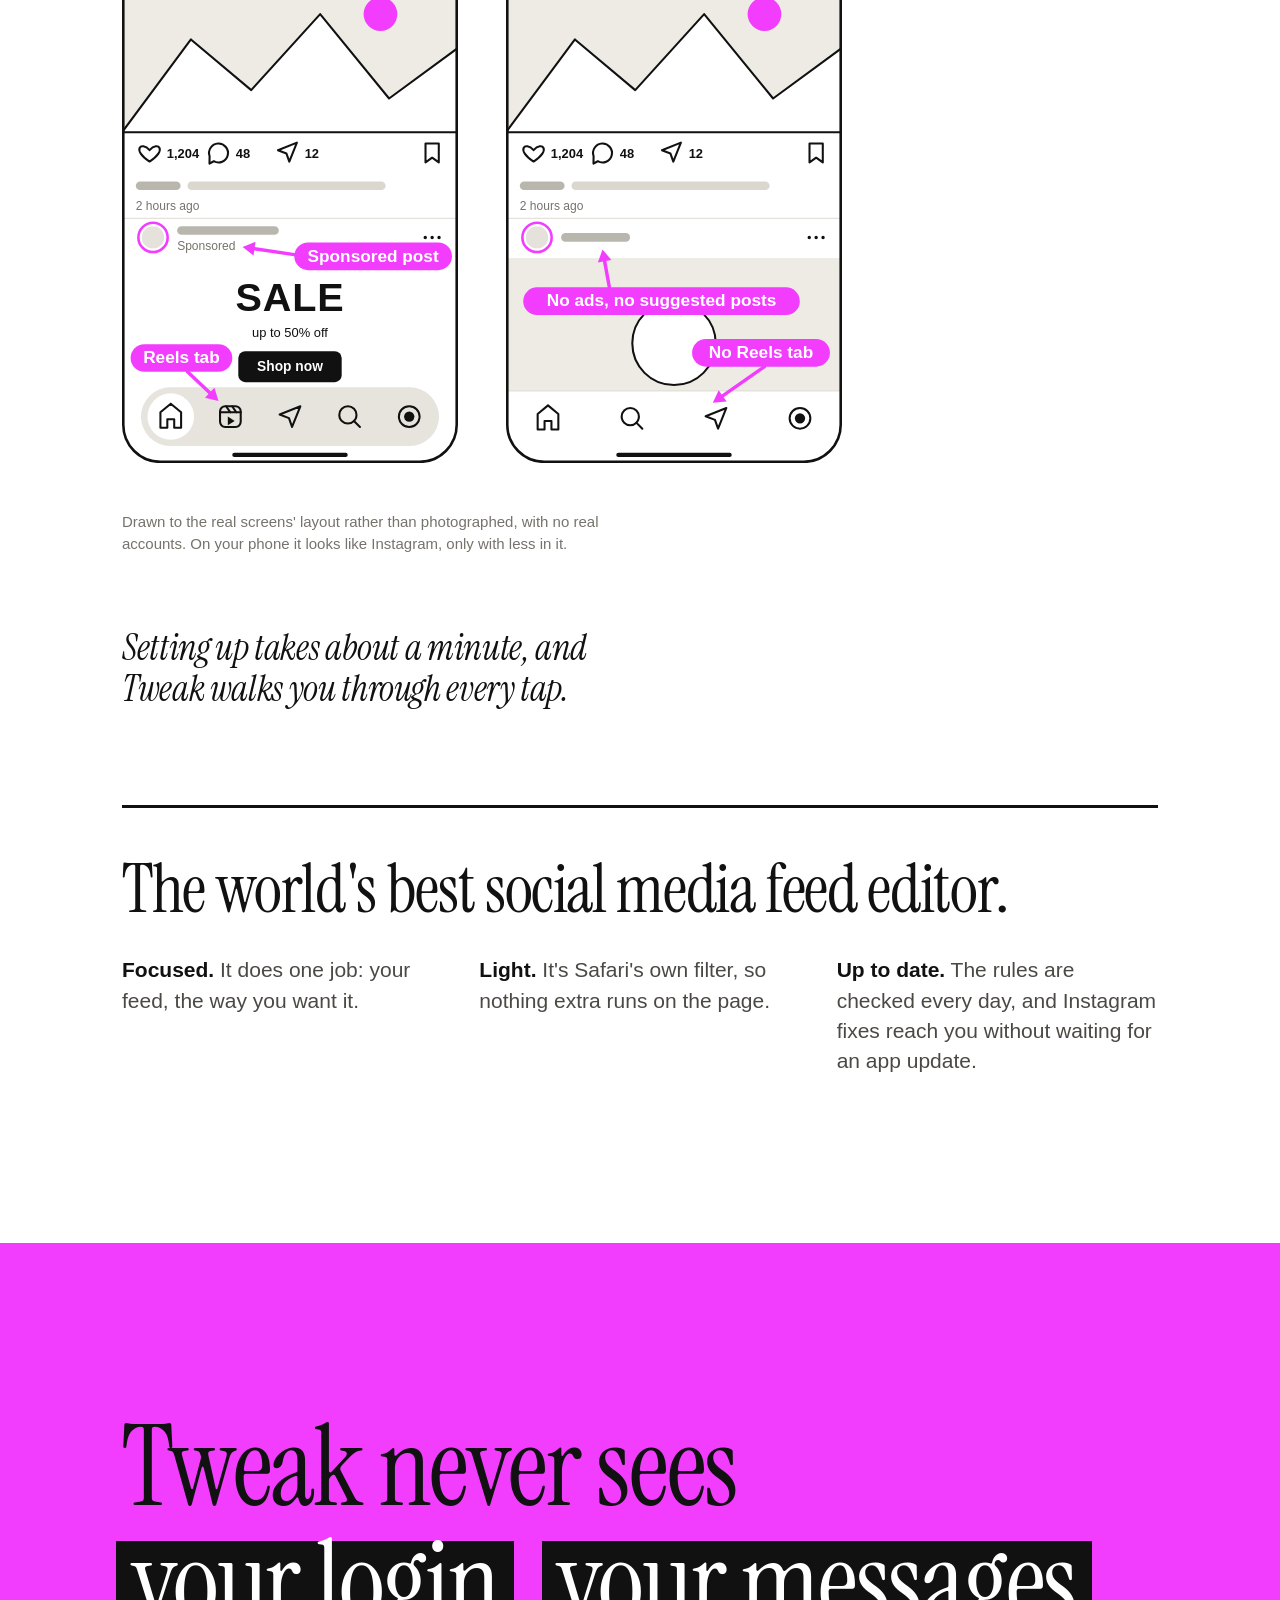
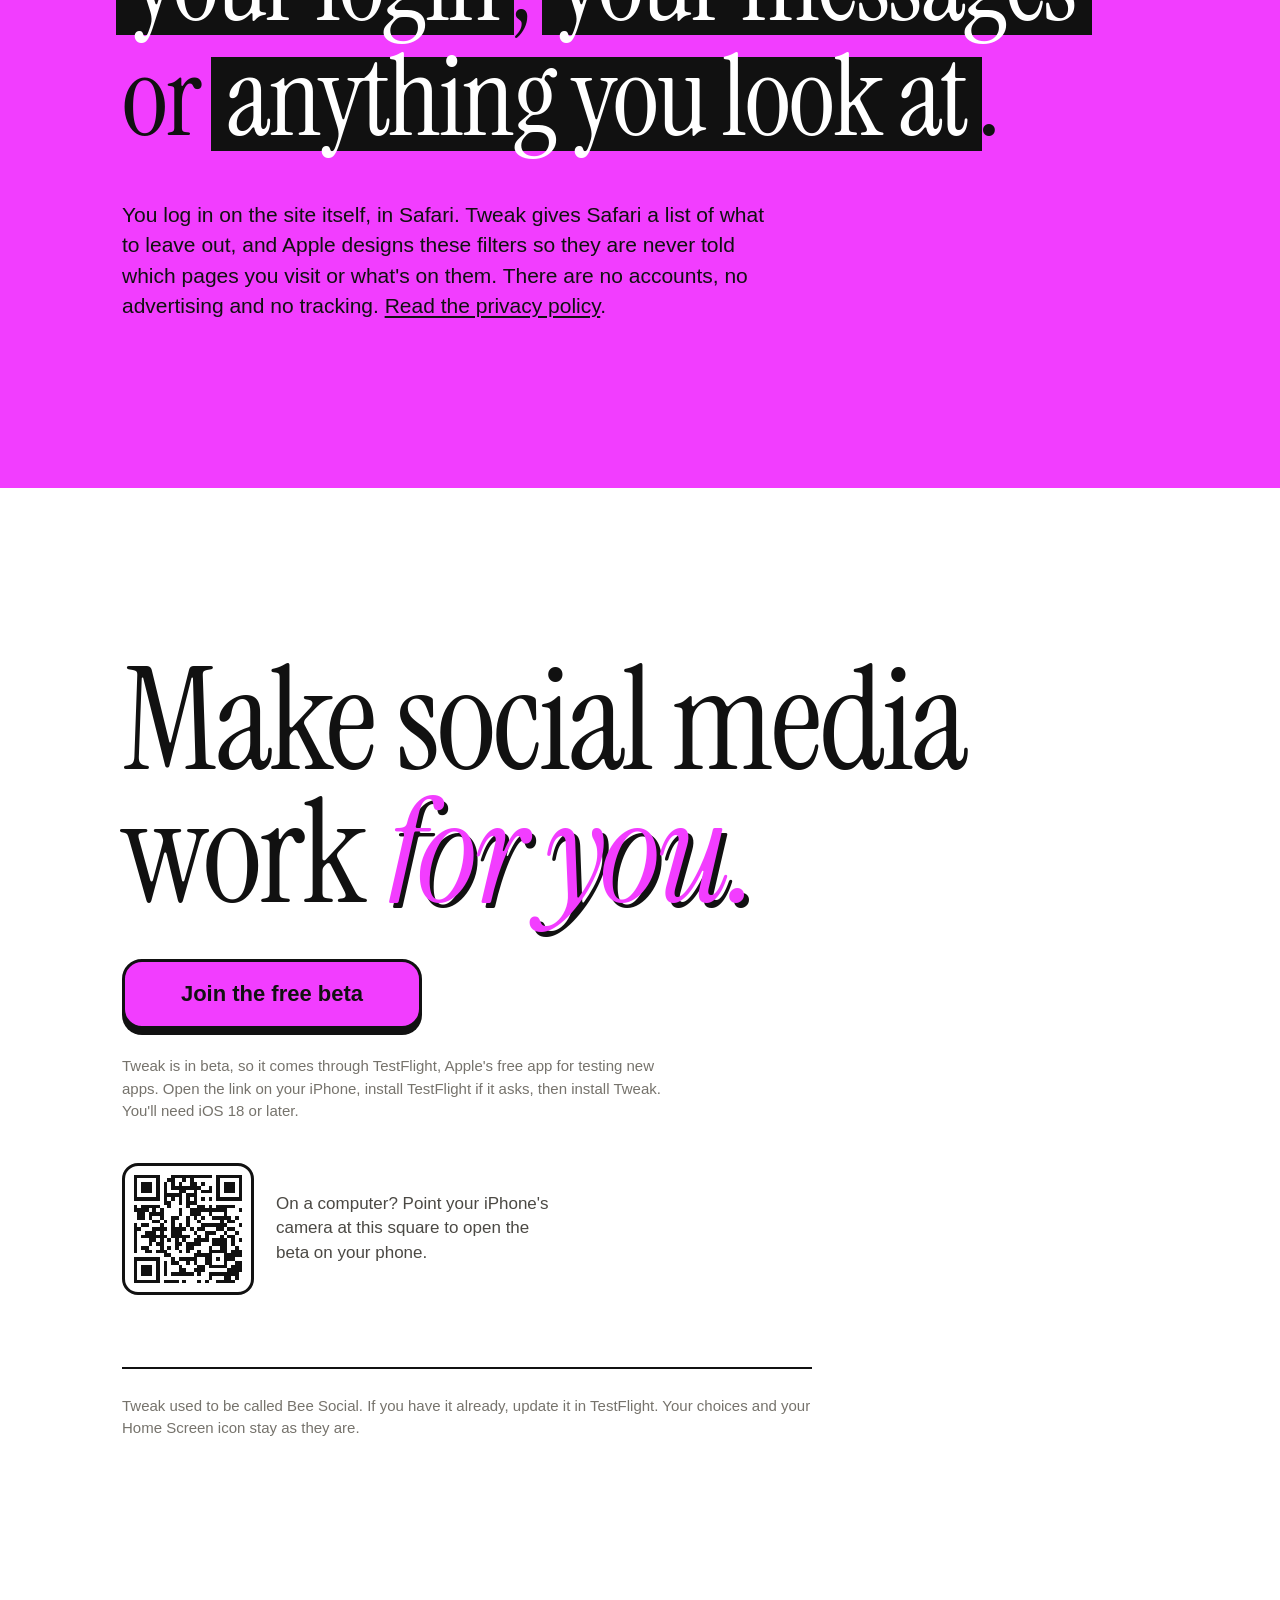
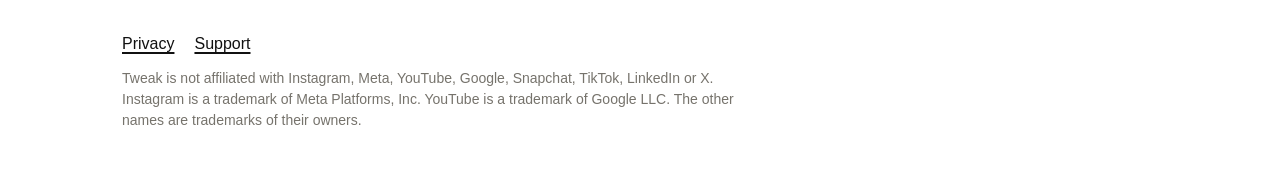
==== commit 676a7524: "New line under the headline" ====
--- a/index.html
+++ b/index.html
@@ -4,11 +4,11 @@
   <meta charset="utf-8">
   <meta name="viewport" content="width=device-width, initial-scale=1, viewport-fit=cover">
   <title>Tweak: change your feed, change your life</title>
-  <meta name="description" content="A free iPhone app that allows you to modify social media, giving you control over app layout and the content in your feed. Works on Instagram and YouTube today. It never sees your login or anything you look at.">
+  <meta name="description" content="A free iPhone app that allows you to modify social media, giving you control over the content and layout of your feed. Works on Instagram and YouTube today. It never sees your login or anything you look at.">
   <meta name="theme-color" content="#ffffff">
   <meta property="og:type" content="website">
   <meta property="og:title" content="Change your feed. Change your life.">
-  <meta property="og:description" content="Tweak is a free iPhone app that allows you to modify social media, giving you control over app layout and the content in your feed.">
+  <meta property="og:description" content="Tweak is a free iPhone app that allows you to modify social media, giving you control over the content and layout of your feed.">
   <meta property="og:image" content="https://beesocial-app.github.io/img/share.png">
   <meta name="twitter:card" content="summary_large_image">
   <link rel="preload" href="fonts/InstrumentSerif-Regular.ttf" as="font" type="font/ttf" crossorigin>
@@ -36,7 +36,7 @@
     <p class="kicker late" style="--d:0.1s">The world's best feed editor</p>
     <div class="hero-body">
       <h1 aria-label="Change your feed. Change your life."><span aria-hidden="true"><span class="line"><span class="w" style="--i:0"><span>Change</span></span> <span class="w" style="--i:1"><span>your</span></span> <span class="w" style="--i:2"><span>feed.</span></span></span> <em class="line"><span class="w" style="--i:4"><span>Change</span></span> <span class="w" style="--i:5"><span>your</span></span> <span class="w" style="--i:6"><span>life.</span></span></em></span></h1>
-      <p class="lead late" style="--d:0.8s">A free iPhone app that allows you to modify social media, giving you control over app layout and the content in your feed.</p>
+      <p class="lead late" style="--d:0.8s">A free iPhone app that allows you to modify social media, giving you control over the content and layout of your feed.</p>
       <p class="cta late" style="--d:0.95s"><a class="button" href="https://testflight.apple.com/join/MtZmARmG"><span>Join the free beta</span></a></p>
       <p class="fine late" style="--d:1.05s">Works on Instagram and YouTube today. In beta on TestFlight, for iPhone with iOS 18 or later.</p>
     </div>
